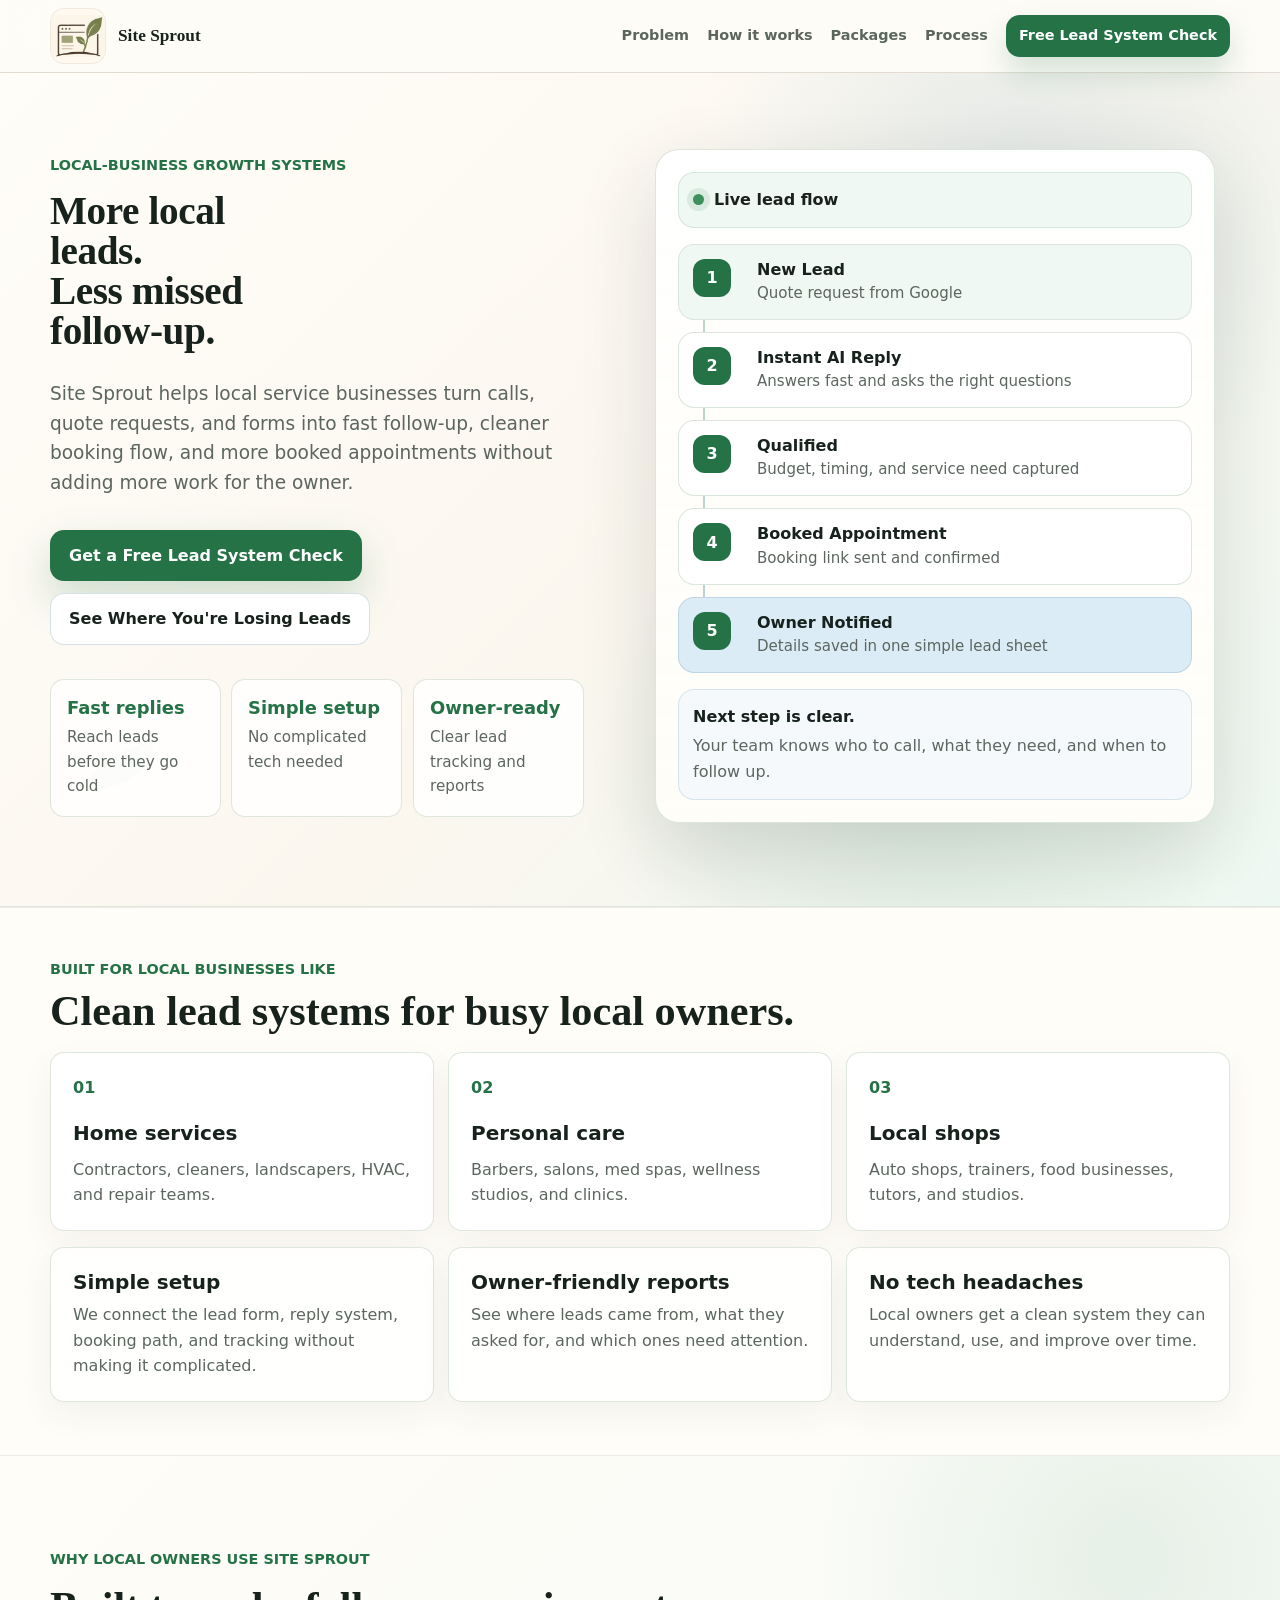
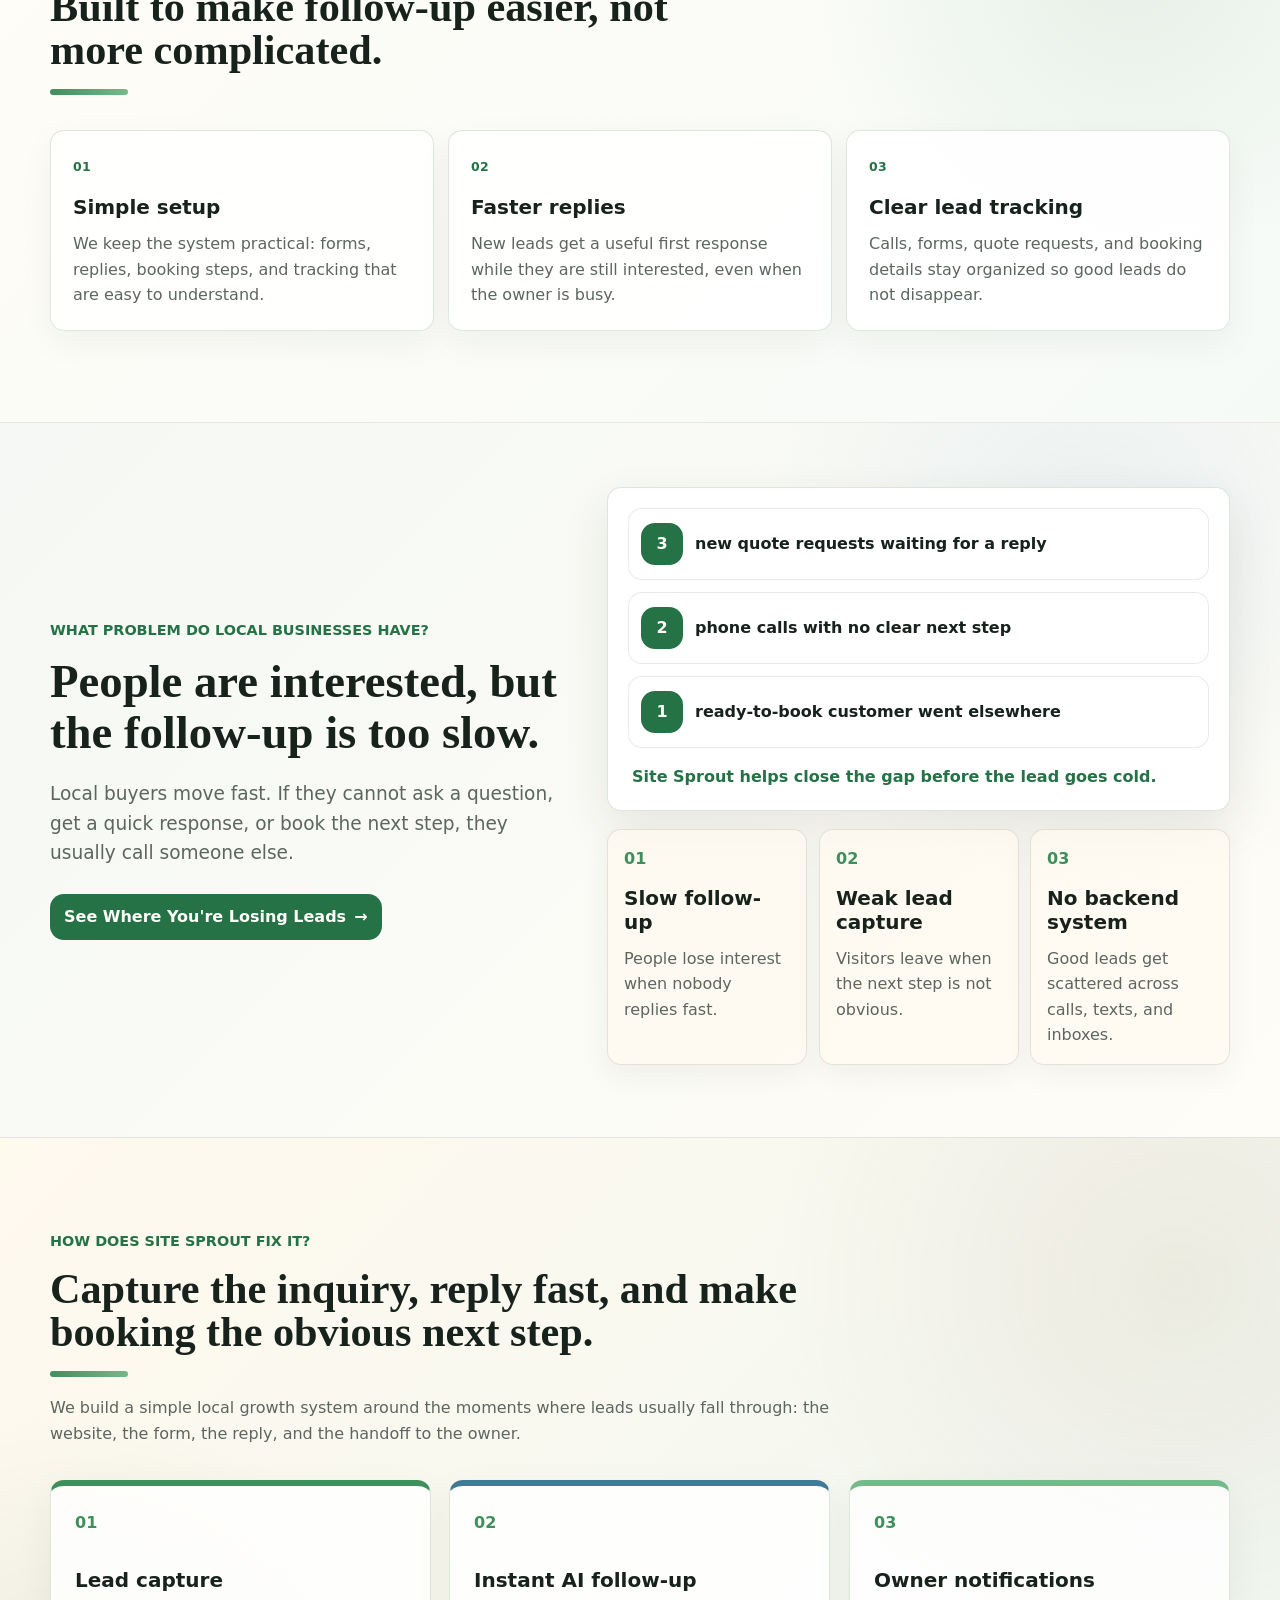
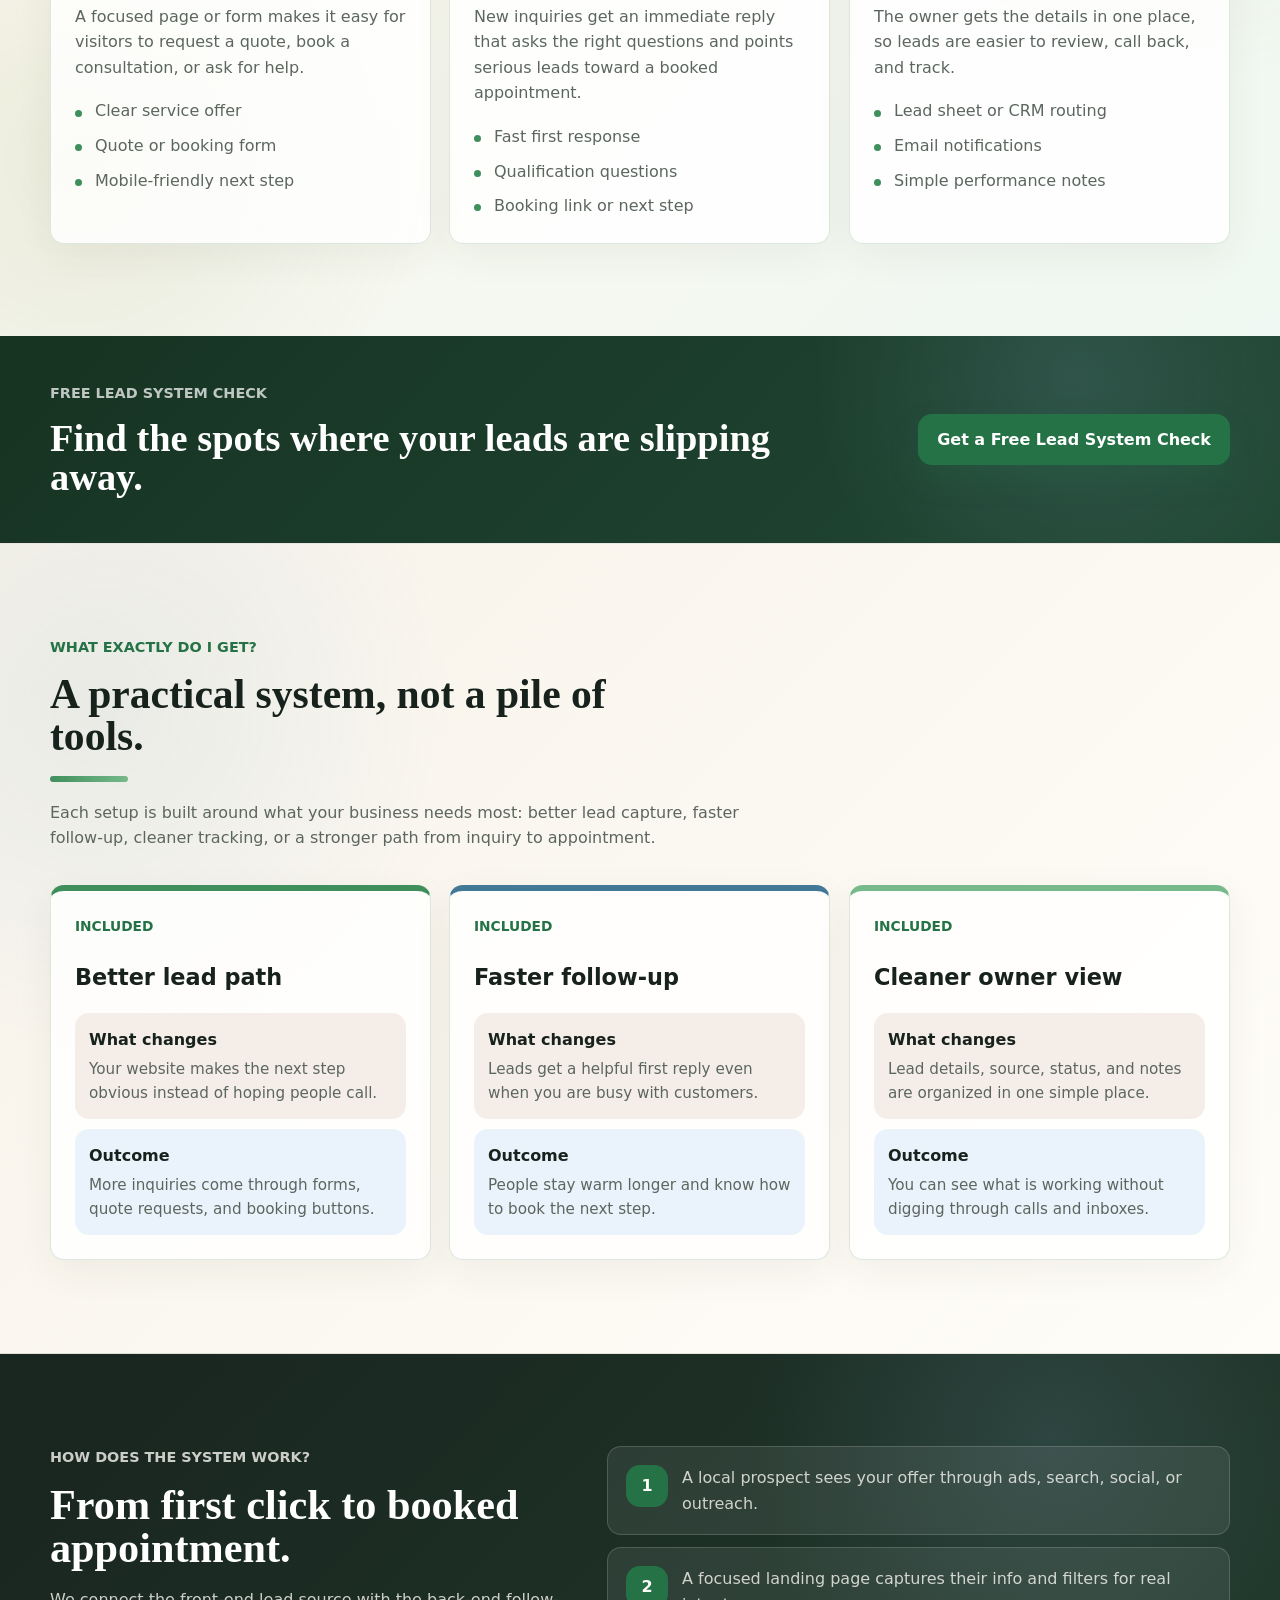
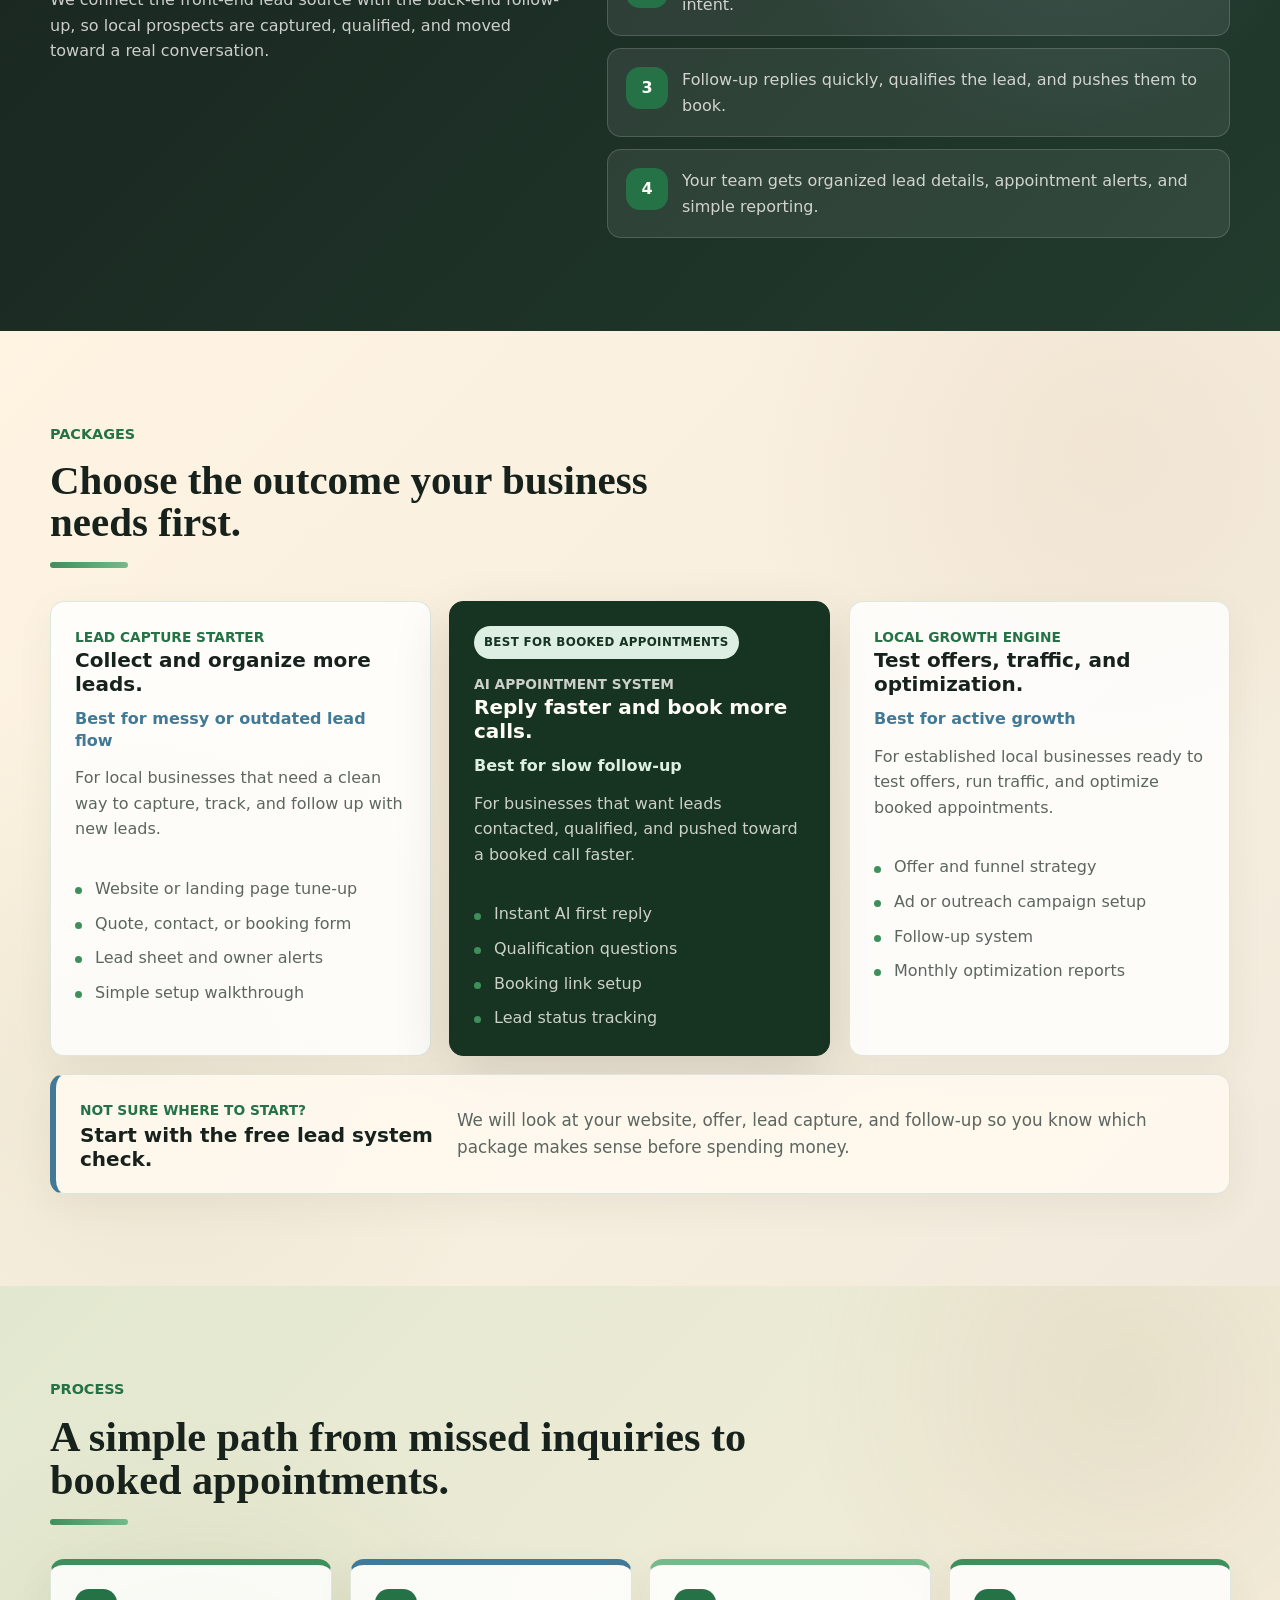
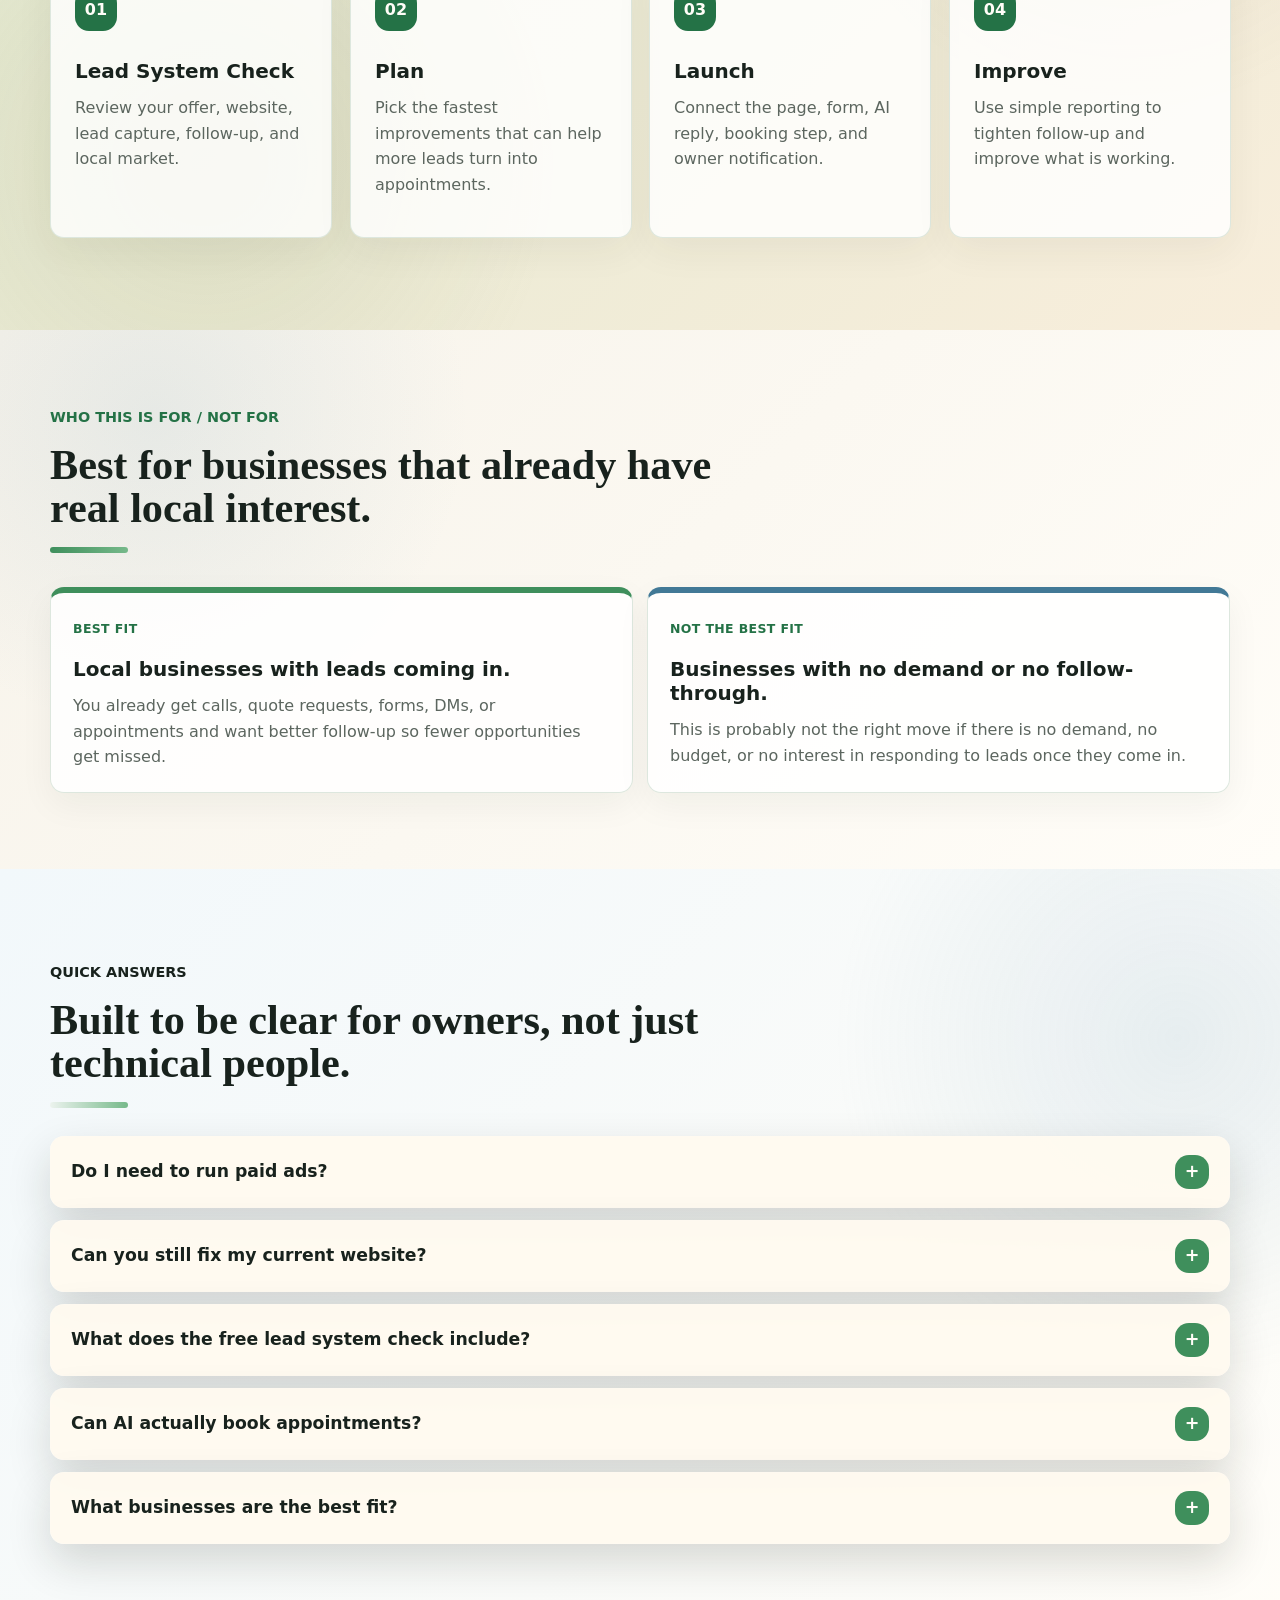
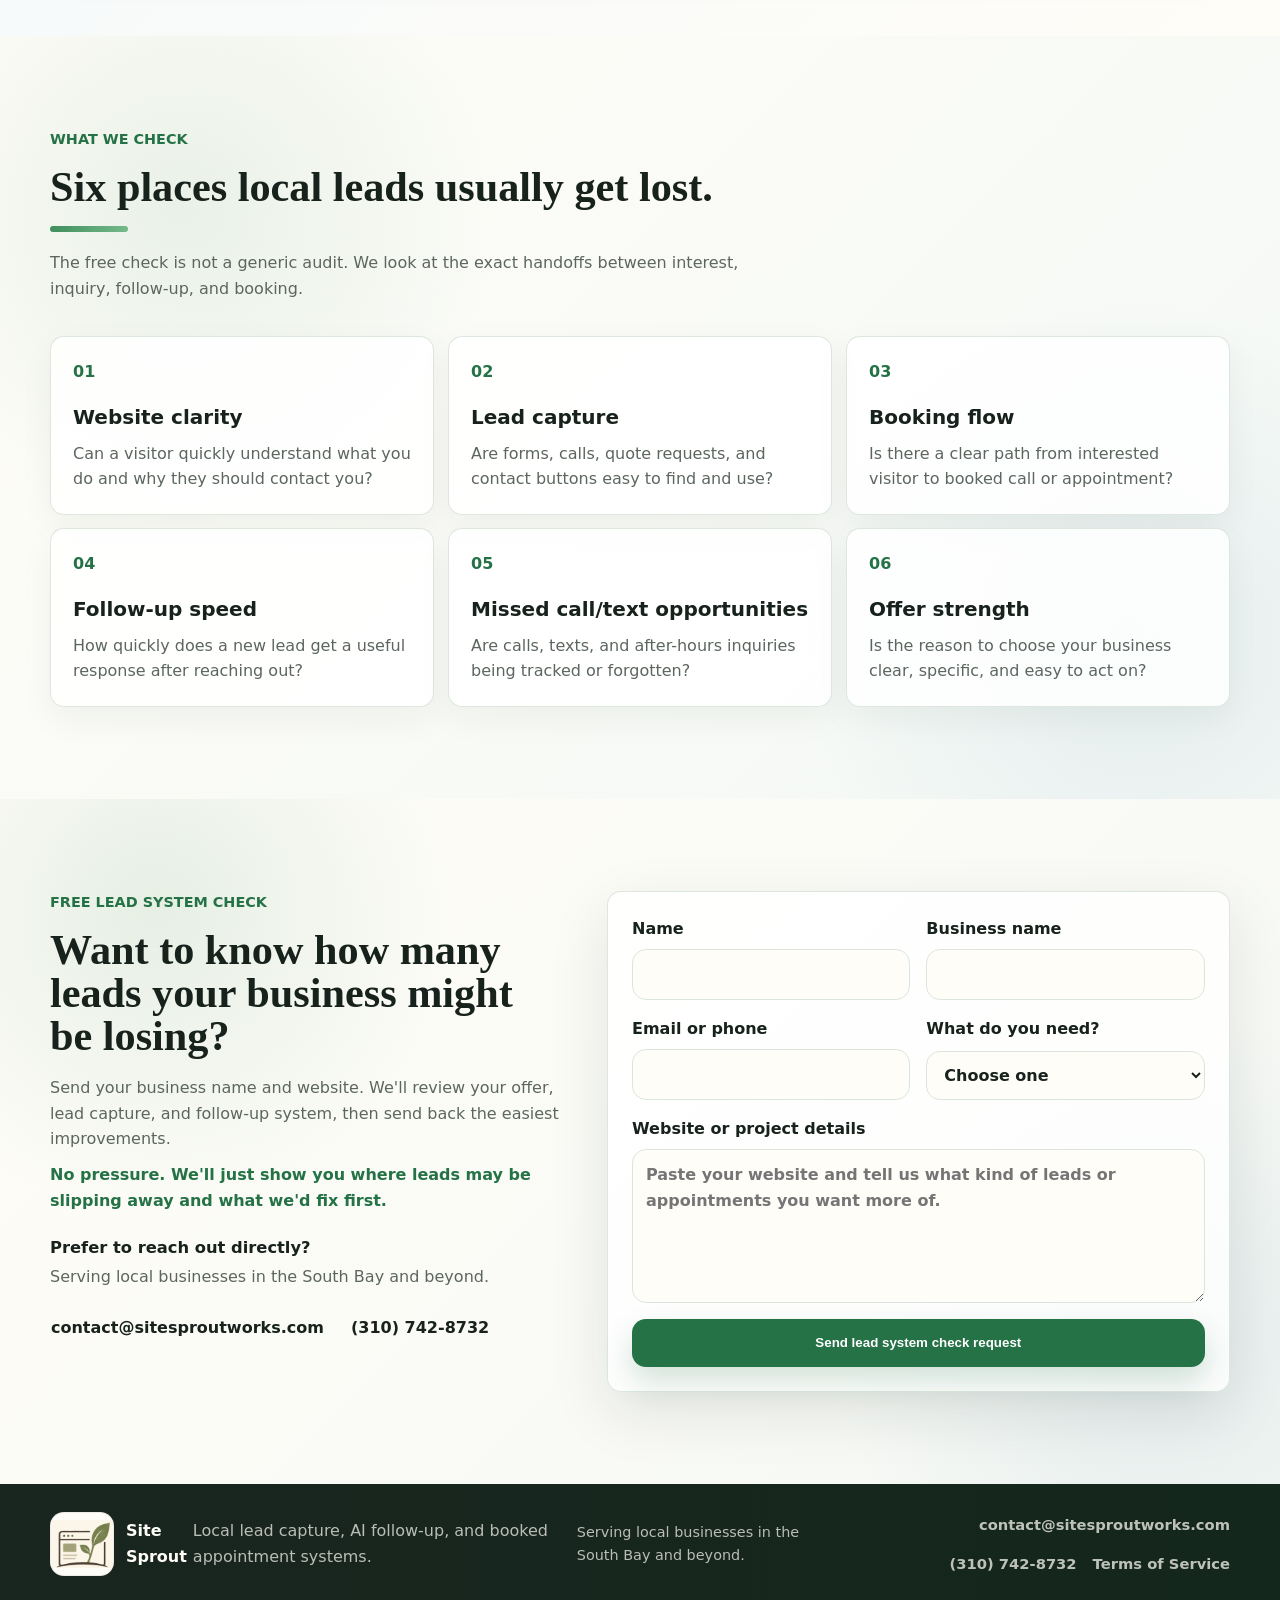
==== index.html @ 90101918 "Cap hero headline width" ====
<!doctype html>
<html lang="en">
  <head>
    <meta charset="utf-8">
    <meta name="viewport" content="width=device-width, initial-scale=1">
    <title>Site Sprout | Local Lead Capture and AI Follow-Up</title>
    <meta
      name="description"
      content="Site Sprout helps local service businesses stop losing leads, capture inquiries, follow up instantly, and turn more local interest into booked appointments."
    >
    <!-- Google tag (gtag.js) -->
    <script async src="https://www.googletagmanager.com/gtag/js?id=G-LKYJQQ8VSJ"></script>
    <script>
      window.dataLayer = window.dataLayer || [];
      function gtag(){dataLayer.push(arguments);}
      gtag('js', new Date());

      gtag('config', 'G-LKYJQQ8VSJ');
    </script>
    <link rel="stylesheet" href="styles.css?v=20260629-hero-no-overlap">
  </head>
  <body>
    <a class="skip-link" href="#main">Skip to content</a>

    <header class="site-header">
      <nav class="nav-shell" aria-label="Main navigation">
        <a class="brand" href="#top" aria-label="Site Sprout home">
          <img class="brand-logo" src="assets/site-sprout-icon.png" alt="Site Sprout logo" width="96" height="96">
          <span class="brand-name">Site Sprout</span>
        </a>

        <button class="nav-toggle" type="button" aria-expanded="false" aria-controls="site-menu">
          <span class="nav-toggle-line"></span>
          <span class="nav-toggle-line"></span>
          <span class="nav-toggle-line"></span>
          <span class="sr-only">Toggle menu</span>
        </button>

        <div class="site-menu" id="site-menu">
          <a href="#problem">Problem</a>
          <a href="#services">How it works</a>
          <a href="#packages">Packages</a>
          <a href="#process">Process</a>
          <a class="nav-cta" href="#contact">Free Lead System Check</a>
        </div>
      </nav>
    </header>

    <main id="main">
      <section class="hero" id="top">
        <div class="hero-bg-elements" aria-hidden="true">
          <span class="hero-float hero-window"></span>
          <span class="hero-float hero-leaf-one"></span>
          <span class="hero-float hero-leaf-two"></span>
        </div>
        <div class="hero-grid">
          <div class="hero-copy">
            <p class="eyebrow">Local-business growth systems</p>
            <h1>
              <span>More local</span>
              <span>leads.</span>
              <span>Less missed</span>
              <span>follow-up.</span>
            </h1>
            <p class="hero-lede">
              Site Sprout helps local service businesses turn calls, quote
              requests, and forms into fast follow-up, cleaner booking flow, and
              more booked appointments without adding more work for the owner.
            </p>

            <div class="hero-actions">
              <a class="button primary" href="#contact">Get a Free Lead System Check</a>
              <a class="button secondary" href="#problem">See Where You're Losing Leads</a>
            </div>

            <div class="hero-metrics" aria-label="Site Sprout highlights">
              <div>
                <strong>Fast replies</strong>
                <span>Reach leads before they go cold</span>
              </div>
              <div>
                <strong>Simple setup</strong>
                <span>No complicated tech needed</span>
              </div>
              <div>
                <strong>Owner-ready</strong>
                <span>Clear lead tracking and reports</span>
              </div>
            </div>
          </div>

          <div class="hero-visual" aria-label="Lead flow from new inquiry to booked appointment">
            <div class="lead-flow-card">
              <div class="lead-flow-top">
                <span class="status-dot"></span>
                <p>Live lead flow</p>
              </div>
              <div class="lead-flow-steps">
                <div class="lead-step active">
                  <span>1</span>
                  <div>
                    <strong>New Lead</strong>
                    <p>Quote request from Google</p>
                  </div>
                </div>
                <div class="lead-step">
                  <span>2</span>
                  <div>
                    <strong>Instant AI Reply</strong>
                    <p>Answers fast and asks the right questions</p>
                  </div>
                </div>
                <div class="lead-step">
                  <span>3</span>
                  <div>
                    <strong>Qualified</strong>
                    <p>Budget, timing, and service need captured</p>
                  </div>
                </div>
                <div class="lead-step">
                  <span>4</span>
                  <div>
                    <strong>Booked Appointment</strong>
                    <p>Booking link sent and confirmed</p>
                  </div>
                </div>
                <div class="lead-step notified">
                  <span>5</span>
                  <div>
                    <strong>Owner Notified</strong>
                    <p>Details saved in one simple lead sheet</p>
                  </div>
                </div>
              </div>
              <div class="lead-flow-footer">
                <strong>Next step is clear.</strong>
                <p>Your team knows who to call, what they need, and when to follow up.</p>
              </div>
            </div>
          </div>
        </div>
      </section>

      <section class="local-trust" aria-label="Trust points for local service businesses">
        <div class="section-shell local-trust-shell">
          <div class="local-trust-heading">
            <p class="eyebrow">Built for local businesses like</p>
            <h2>Clean lead systems for busy local owners.</h2>
          </div>

          <div class="niche-grid" aria-label="Example local service niches">
            <article class="niche-card">
              <span>01</span>
              <h3>Home services</h3>
              <p>Contractors, cleaners, landscapers, HVAC, and repair teams.</p>
            </article>
            <article class="niche-card">
              <span>02</span>
              <h3>Personal care</h3>
              <p>Barbers, salons, med spas, wellness studios, and clinics.</p>
            </article>
            <article class="niche-card">
              <span>03</span>
              <h3>Local shops</h3>
              <p>Auto shops, trainers, food businesses, tutors, and studios.</p>
            </article>
          </div>

          <div class="local-trust-grid trust-grid">
            <article class="local-trust-card">
              <h3>Simple setup</h3>
              <p>We connect the lead form, reply system, booking path, and tracking without making it complicated.</p>
            </article>
            <article class="local-trust-card">
              <h3>Owner-friendly reports</h3>
              <p>See where leads came from, what they asked for, and which ones need attention.</p>
            </article>
            <article class="local-trust-card">
              <h3>No tech headaches</h3>
              <p>Local owners get a clean system they can understand, use, and improve over time.</p>
            </article>
          </div>
        </div>
      </section>

      <section class="section-shell owner-trust-section" aria-label="Why local owners use Site Sprout">
        <div class="section-heading compact">
          <p class="eyebrow">Why local owners use Site Sprout</p>
          <h2>Built to make follow-up easier, not more complicated.</h2>
        </div>

        <div class="owner-trust-grid">
          <article class="owner-trust-card">
            <span>01</span>
            <h3>Simple setup</h3>
            <p>We keep the system practical: forms, replies, booking steps, and tracking that are easy to understand.</p>
          </article>
          <article class="owner-trust-card">
            <span>02</span>
            <h3>Faster replies</h3>
            <p>New leads get a useful first response while they are still interested, even when the owner is busy.</p>
          </article>
          <article class="owner-trust-card">
            <span>03</span>
            <h3>Clear lead tracking</h3>
            <p>Calls, forms, quote requests, and booking details stay organized so good leads do not disappear.</p>
          </article>
        </div>
      </section>

      <section class="band problem-band" id="problem">
        <div class="section-shell problem-grid">
          <div class="problem-copy">
            <p class="eyebrow">What problem do local businesses have?</p>
            <h2 class="problem-title">People are interested, but the follow-up is too slow.</h2>
            <p class="problem-lede">
              Local buyers move fast. If they cannot ask a question, get a quick
              response, or book the next step, they usually call someone else.
            </p>
            <a class="problem-link" href="#contact">See Where You're Losing Leads</a>
          </div>

          <div class="problem-panel">
            <div class="notification-stack" aria-label="Example missed lead notifications">
              <div class="notification-card">
                <span>3</span>
                <p>new quote requests waiting for a reply</p>
              </div>
              <div class="notification-card">
                <span>2</span>
                <p>phone calls with no clear next step</p>
              </div>
              <div class="notification-card">
                <span>1</span>
                <p>ready-to-book customer went elsewhere</p>
              </div>
              <strong>Site Sprout helps close the gap before the lead goes cold.</strong>
            </div>

            <div class="problem-card-grid">
              <article class="problem-card">
                <span>01</span>
                <h3>Slow follow-up</h3>
                <p>People lose interest when nobody replies fast.</p>
              </article>
              <article class="problem-card">
                <span>02</span>
                <h3>Weak lead capture</h3>
                <p>Visitors leave when the next step is not obvious.</p>
              </article>
              <article class="problem-card">
                <span>03</span>
                <h3>No backend system</h3>
                <p>Good leads get scattered across calls, texts, and inboxes.</p>
              </article>
            </div>
          </div>
        </div>
      </section>

      <section class="section-shell" id="services">
        <div class="section-heading">
          <p class="eyebrow">How does Site Sprout fix it?</p>
          <h2>Capture the inquiry, reply fast, and make booking the obvious next step.</h2>
          <p>
            We build a simple local growth system around the moments where leads
            usually fall through: the website, the form, the reply, and the handoff
            to the owner.
          </p>
        </div>

        <div class="service-grid compact-grid">
          <article class="service-card">
            <span class="service-number">01</span>
            <h3>Lead capture</h3>
            <p>
              A focused page or form makes it easy for visitors to request a quote,
              book a consultation, or ask for help.
            </p>
            <ul>
              <li>Clear service offer</li>
              <li>Quote or booking form</li>
              <li>Mobile-friendly next step</li>
            </ul>
          </article>

          <article class="service-card">
            <span class="service-number">02</span>
            <h3>Instant AI follow-up</h3>
            <p>
              New inquiries get an immediate reply that asks the right questions
              and points serious leads toward a booked appointment.
            </p>
            <ul>
              <li>Fast first response</li>
              <li>Qualification questions</li>
              <li>Booking link or next step</li>
            </ul>
          </article>

          <article class="service-card">
            <span class="service-number">03</span>
            <h3>Owner notifications</h3>
            <p>
              The owner gets the details in one place, so leads are easier to
              review, call back, and track.
            </p>
            <ul>
              <li>Lead sheet or CRM routing</li>
              <li>Email notifications</li>
              <li>Simple performance notes</li>
            </ul>
          </article>
        </div>
      </section>

      <section class="conversion-strip" aria-label="Free lead system check call to action">
        <div class="conversion-shell">
          <div>
            <p class="eyebrow">Free lead system check</p>
            <h2>Find the spots where your leads are slipping away.</h2>
          </div>
          <a class="button primary" href="#contact">Get a Free Lead System Check</a>
        </div>
      </section>

      <section class="band" id="proof">
        <div class="section-shell">
          <div class="section-heading compact">
            <p class="eyebrow">What exactly do I get?</p>
            <h2>A practical system, not a pile of tools.</h2>
            <p>
              Each setup is built around what your business needs most: better
              lead capture, faster follow-up, cleaner tracking, or a stronger path
              from inquiry to appointment.
            </p>
          </div>

          <div class="proof-grid">
            <article class="proof-card">
              <div class="proof-top">
                <span>Included</span>
                <strong>Better lead path</strong>
              </div>
              <div class="before-after">
                <div>
                  <span>What changes</span>
                  <p>Your website makes the next step obvious instead of hoping people call.</p>
                </div>
                <div>
                  <span>Outcome</span>
                  <p>More inquiries come through forms, quote requests, and booking buttons.</p>
                </div>
              </div>
            </article>

            <article class="proof-card">
              <div class="proof-top">
                <span>Included</span>
                <strong>Faster follow-up</strong>
              </div>
              <div class="before-after">
                <div>
                  <span>What changes</span>
                  <p>Leads get a helpful first reply even when you are busy with customers.</p>
                </div>
                <div>
                  <span>Outcome</span>
                  <p>People stay warm longer and know how to book the next step.</p>
                </div>
              </div>
            </article>

            <article class="proof-card">
              <div class="proof-top">
                <span>Included</span>
                <strong>Cleaner owner view</strong>
              </div>
              <div class="before-after">
                <div>
                  <span>What changes</span>
                  <p>Lead details, source, status, and notes are organized in one simple place.</p>
                </div>
                <div>
                  <span>Outcome</span>
                  <p>You can see what is working without digging through calls and inboxes.</p>
                </div>
              </div>
            </article>
          </div>
        </div>
      </section>

      <section class="band automation-band">
        <div class="section-shell automation-grid">
          <div>
            <p class="eyebrow">How does the system work?</p>
            <h2>From first click to booked appointment.</h2>
            <p>
              We connect the front-end lead source with the back-end follow-up, so
              local prospects are captured, qualified, and moved toward a real
              conversation.
            </p>
          </div>

          <div class="flow-list" aria-label="Example customer flow">
            <div class="flow-step">
              <span>1</span>
              <p>A local prospect sees your offer through ads, search, social, or outreach.</p>
            </div>
            <div class="flow-step">
              <span>2</span>
              <p>A focused landing page captures their info and filters for real intent.</p>
            </div>
            <div class="flow-step">
              <span>3</span>
              <p>Follow-up replies quickly, qualifies the lead, and pushes them to book.</p>
            </div>
            <div class="flow-step">
              <span>4</span>
              <p>Your team gets organized lead details, appointment alerts, and simple reporting.</p>
            </div>
          </div>
        </div>
      </section>

      <section class="section-shell" id="packages">
        <div class="section-heading">
          <p class="eyebrow">Packages</p>
          <h2>Choose the outcome your business needs first.</h2>
        </div>

        <div class="package-grid">
          <article class="package-card">
            <span class="package-label">Lead Capture Starter</span>
            <h3>Collect and organize more leads.</h3>
            <p class="price">Best for messy or outdated lead flow</p>
            <p>For local businesses that need a clean way to capture, track, and follow up with new leads.</p>
            <ul>
              <li>Website or landing page tune-up</li>
              <li>Quote, contact, or booking form</li>
              <li>Lead sheet and owner alerts</li>
              <li>Simple setup walkthrough</li>
            </ul>
          </article>

          <article class="package-card featured">
            <span class="package-badge">Best for booked appointments</span>
            <span class="package-label">AI Appointment System</span>
            <h3>Reply faster and book more calls.</h3>
            <p class="price">Best for slow follow-up</p>
            <p>For businesses that want leads contacted, qualified, and pushed toward a booked call faster.</p>
            <ul>
              <li>Instant AI first reply</li>
              <li>Qualification questions</li>
              <li>Booking link setup</li>
              <li>Lead status tracking</li>
            </ul>
          </article>

          <article class="package-card">
            <span class="package-label">Local Growth Engine</span>
            <h3>Test offers, traffic, and optimization.</h3>
            <p class="price">Best for active growth</p>
            <p>For established local businesses ready to test offers, run traffic, and optimize booked appointments.</p>
            <ul>
              <li>Offer and funnel strategy</li>
              <li>Ad or outreach campaign setup</li>
              <li>Follow-up system</li>
              <li>Monthly optimization reports</li>
            </ul>
          </article>
        </div>

        <div class="care-plan-row">
          <div>
            <span class="package-label">Not sure where to start?</span>
            <h3>Start with the free lead system check.</h3>
          </div>
          <p>
            We will look at your website, offer, lead capture, and follow-up so
            you know which package makes sense before spending money.
          </p>
        </div>
      </section>

      <section class="section-shell" id="process">
        <div class="section-heading compact">
          <p class="eyebrow">Process</p>
          <h2>A simple path from missed inquiries to booked appointments.</h2>
        </div>

        <div class="process-grid">
          <article>
            <span>01</span>
            <h3>Lead System Check</h3>
            <p>Review your offer, website, lead capture, follow-up, and local market.</p>
          </article>
          <article>
            <span>02</span>
            <h3>Plan</h3>
            <p>Pick the fastest improvements that can help more leads turn into appointments.</p>
          </article>
          <article>
            <span>03</span>
            <h3>Launch</h3>
            <p>Connect the page, form, AI reply, booking step, and owner notification.</p>
          </article>
          <article>
            <span>04</span>
            <h3>Improve</h3>
            <p>Use simple reporting to tighten follow-up and improve what is working.</p>
          </article>
        </div>
      </section>

      <section class="fit-section">
        <div class="section-shell fit-shell">
          <div class="section-heading compact">
            <p class="eyebrow">Who this is for / not for</p>
            <h2>Best for businesses that already have real local interest.</h2>
          </div>

          <div class="fit-grid">
            <article class="fit-card best-fit">
              <span>Best fit</span>
              <h3>Local businesses with leads coming in.</h3>
              <p>
                You already get calls, quote requests, forms, DMs, or appointments
                and want better follow-up so fewer opportunities get missed.
              </p>
            </article>
            <article class="fit-card not-fit">
              <span>Not the best fit</span>
              <h3>Businesses with no demand or no follow-through.</h3>
              <p>
                This is probably not the right move if there is no demand, no
                budget, or no interest in responding to leads once they come in.
              </p>
            </article>
          </div>
        </div>
      </section>

      <section class="section-shell faq-section" id="faq">
        <div class="section-heading compact">
          <p class="eyebrow">Quick answers</p>
          <h2>Built to be clear for owners, not just technical people.</h2>
        </div>

        <div class="faq-list">
          <details>
            <summary>Do I need to run paid ads?</summary>
            <p>
              Not always. Paid ads can create attention faster, but we can also
              support organic traffic, direct outreach, local search, referrals, or
              social media depending on your business and budget.
            </p>
          </details>
          <details>
            <summary>Can you still fix my current website?</summary>
            <p>
              Yes. If your website is blocking leads, we can clean up the pages,
              calls to action, forms, and booking flow as part of the lead system.
            </p>
          </details>
          <details>
            <summary>What does the free lead system check include?</summary>
            <p>
              Send your business name, website, and main goal. We will review your
              offer, website, lead capture, and follow-up, then send back the
              easiest opportunities to improve booked appointments.
            </p>
          </details>
          <details>
            <summary>Can AI actually book appointments?</summary>
            <p>
              AI can help reply quickly, qualify the lead, answer common questions,
              and send the right booking link. Your team still stays in control of
              the sales conversation and final customer experience.
            </p>
          </details>
          <details>
            <summary>What businesses are the best fit?</summary>
            <p>
              The best fit is usually a local service business with real demand,
              repeat customers, and enough revenue to invest in growth, like med
              spas, clinics, contractors, gyms, salons, auto shops, and home
              services.
            </p>
          </details>
        </div>
      </section>

      <section class="section-shell check-section" id="check">
        <div class="section-heading compact">
          <p class="eyebrow">What we check</p>
          <h2>Six places local leads usually get lost.</h2>
          <p>
            The free check is not a generic audit. We look at the exact handoffs
            between interest, inquiry, follow-up, and booking.
          </p>
        </div>

        <div class="check-grid">
          <article class="check-card">
            <span>01</span>
            <h3>Website clarity</h3>
            <p>Can a visitor quickly understand what you do and why they should contact you?</p>
          </article>
          <article class="check-card">
            <span>02</span>
            <h3>Lead capture</h3>
            <p>Are forms, calls, quote requests, and contact buttons easy to find and use?</p>
          </article>
          <article class="check-card">
            <span>03</span>
            <h3>Booking flow</h3>
            <p>Is there a clear path from interested visitor to booked call or appointment?</p>
          </article>
          <article class="check-card">
            <span>04</span>
            <h3>Follow-up speed</h3>
            <p>How quickly does a new lead get a useful response after reaching out?</p>
          </article>
          <article class="check-card">
            <span>05</span>
            <h3>Missed call/text opportunities</h3>
            <p>Are calls, texts, and after-hours inquiries being tracked or forgotten?</p>
          </article>
          <article class="check-card">
            <span>06</span>
            <h3>Offer strength</h3>
            <p>Is the reason to choose your business clear, specific, and easy to act on?</p>
          </article>
        </div>
      </section>

      <section class="section-shell contact-section" id="contact">
        <div class="contact-copy">
          <p class="eyebrow">Free lead system check</p>
          <h2>Want to know how many leads your business might be losing?</h2>
          <p>
            Send your business name and website. We'll review your offer, lead
            capture, and follow-up system, then send back the easiest improvements.
          </p>
          <p class="reassurance-line">
            No pressure. We'll just show you where leads may be slipping away and
            what we'd fix first.
          </p>
          <div class="direct-contact-note">
            <strong>Prefer to reach out directly?</strong>
            <span>Serving local businesses in the South Bay and beyond.</span>
          </div>
          <div class="contact-options">
            <a href="mailto:contact@sitesproutworks.com">contact@sitesproutworks.com</a>
            <a href="tel:+13107428732">(310) 742-8732</a>
          </div>
        </div>

        <form class="contact-form" id="contact-form" name="site-check" method="POST" data-netlify="true" netlify netlify-honeypot="bot-field" action="/thank-you">
          <input type="hidden" name="form-name" value="site-check">
          <input type="hidden" name="subject" data-remove-prefix value="New Site Sprout lead system check request">
          <div class="hidden-honeypot" aria-hidden="true">
            <input name="bot-field" tabindex="-1" autocomplete="off">
          </div>
          <label>
            Name
            <input name="name" type="text" autocomplete="name" required>
          </label>
          <label>
            Business name
            <input name="business" type="text" autocomplete="organization" required>
          </label>
          <label>
            Email or phone
            <input name="email" type="text" autocomplete="email" required>
          </label>
          <label>
            What do you need?
            <select name="need" required>
              <option value="">Choose one</option>
              <option>More calls or quote requests</option>
              <option>Website or landing page help</option>
              <option>Lead forms or booking</option>
              <option>Automatic follow-up</option>
              <option>Backend automation</option>
              <option>Not sure yet</option>
            </select>
          </label>
          <label class="full">
            Website or project details
            <textarea name="message" rows="5" placeholder="Paste your website and tell us what kind of leads or appointments you want more of." required></textarea>
          </label>
          <button class="button primary full" type="submit">Send lead system check request</button>
        </form>
      </section>
    </main>

    <footer class="site-footer">
      <div class="footer-shell">
        <a class="footer-brand" href="#top">
          <img class="brand-logo" src="assets/site-sprout-icon.png" alt="Site Sprout logo" width="96" height="96">
          <span>Site Sprout</span>
        </a>
        <p>Local lead capture, AI follow-up, and booked appointment systems.</p>
        <p class="footer-service-area">Serving local businesses in the South Bay and beyond.</p>
        <div class="footer-contact" aria-label="Site Sprout contact information">
          <a href="mailto:contact@sitesproutworks.com">contact@sitesproutworks.com</a>
          <a href="tel:+13107428732">(310) 742-8732</a>
          <a href="terms-of-service.html">Terms of Service</a>
        </div>
      </div>
    </footer>

    <script defer src="https://cdn.jsdelivr.net/npm/gsap@3/dist/gsap.min.js"></script>
    <script defer src="script.js"></script>
  </body>
</html>
---- styles.css ----
:root {
  --ink: #2f2a21;
  --ink-soft: #665f4f;
  --olive: #78864d;
  --olive-dark: #58643a;
  --moss: #9ca86f;
  --sage: #dce2c8;
  --clay: #987254;
  --terracotta: #b58b68;
  --sand: #ead9bf;
  --cream: #f4ead8;
  --paper: #fff9ee;
  --oat: #f0e3ce;
  --leaf-deep: #435039;
  --leaf: #647247;
  --fern: #edf1dc;
  --line: #ddd0b8;
  --mist: #e7ead8;
  --soil: #3b3025;
  --shadow: 0 18px 60px rgba(59, 48, 37, 0.12);
  --display-font: Georgia, "Times New Roman", serif;
  --body-font: Inter, ui-sans-serif, system-ui, -apple-system, BlinkMacSystemFont, "Segoe UI", sans-serif;
  --radius: 8px;
  --max: 1180px;
}

* {
  box-sizing: border-box;
}

html {
  scroll-behavior: smooth;
  scroll-padding-top: 86px;
}

body {
  margin: 0;
  color: var(--ink);
  background:
    radial-gradient(circle at 86% 8%, rgba(156, 168, 111, 0.12), transparent 30%),
    linear-gradient(180deg, rgba(255, 249, 238, 0.98), rgba(240, 227, 206, 0.78)),
    var(--paper);
  font-family: var(--body-font);
  line-height: 1.6;
  overflow-x: hidden;
}

img {
  display: block;
  max-width: 100%;
}

a {
  color: inherit;
  text-decoration: none;
}

ul {
  padding: 0;
  margin: 0;
  list-style: none;
}

h1,
h2,
h3,
p {
  margin-top: 0;
}

h1 {
  max-width: 660px;
  margin-bottom: 28px;
  font-size: clamp(2.6rem, 4.35vw, 4rem);
  line-height: 1.06;
  font-family: var(--display-font);
  font-weight: 800;
}

h1 span {
  display: block;
  white-space: normal;
}

h2 {
  margin-bottom: 18px;
  font-size: clamp(2rem, 4vw, 4.2rem);
  line-height: 1.02;
  font-family: var(--display-font);
  font-weight: 800;
}

h3 {
  margin-bottom: 12px;
  font-size: 1.25rem;
  line-height: 1.2;
}

p {
  color: var(--ink-soft);
}

.skip-link {
  position: absolute;
  left: 16px;
  top: -80px;
  z-index: 100;
  padding: 10px 14px;
  color: white;
  background: var(--ink);
  border-radius: var(--radius);
}

.skip-link:focus {
  top: 16px;
}

.sr-only {
  position: absolute;
  width: 1px;
  height: 1px;
  padding: 0;
  margin: -1px;
  overflow: hidden;
  clip: rect(0, 0, 0, 0);
  white-space: nowrap;
  border: 0;
}

.site-header {
  position: sticky;
  top: 0;
  z-index: 50;
  background: rgba(255, 253, 248, 0.92);
  border-bottom: 1px solid rgba(220, 213, 202, 0.85);
  backdrop-filter: blur(18px);
  transition: background-color 220ms ease, box-shadow 220ms ease, border-color 220ms ease;
}

.site-header.is-scrolled {
  background: rgba(255, 253, 248, 0.96);
  border-color: rgba(181, 139, 104, 0.2);
  box-shadow: 0 12px 34px rgba(59, 48, 37, 0.08);
}

.nav-shell {
  width: min(100% - 28px, var(--max));
  min-height: 72px;
  margin: 0 auto;
  display: flex;
  align-items: center;
  justify-content: space-between;
  gap: 18px;
}

.brand,
.footer-brand {
  display: inline-flex;
  align-items: center;
  gap: 12px;
  font-weight: 850;
  transition: transform 180ms ease, color 180ms ease;
}

.brand:hover,
.footer-brand:hover {
  transform: translate3d(0, -1px, 0);
}

.brand-mark {
  width: 42px;
  height: 42px;
  display: grid;
  place-items: center;
  color: var(--paper);
  background: var(--soil);
  border-radius: var(--radius);
  font-size: 0.9rem;
  font-weight: 850;
}

.brand-name {
  font-family: var(--display-font);
  font-size: 1.08rem;
  font-weight: 800;
}

.brand-logo {
  width: 56px;
  height: 56px;
  object-fit: contain;
  background: rgba(255, 249, 238, 0.82);
  border: 1px solid rgba(59, 48, 37, 0.08);
  border-radius: 14px;
}

.site-menu {
  display: flex;
  align-items: center;
  gap: 16px;
  color: var(--ink-soft);
  font-size: 0.9rem;
  font-weight: 700;
}

.site-menu a {
  position: relative;
  transition: color 180ms ease, transform 180ms ease;
}

.site-menu a::after {
  content: "";
  position: absolute;
  left: 0;
  right: 0;
  bottom: -7px;
  height: 2px;
  background: linear-gradient(90deg, var(--olive), var(--clay));
  border-radius: 999px;
  opacity: 0;
  transform: scaleX(0.35);
  transform-origin: center;
  transition: opacity 180ms ease, transform 180ms ease;
}

.site-menu a:hover {
  color: var(--ink);
  transform: translate3d(0, -1px, 0);
}

.site-menu a:hover::after,
.site-menu a.is-active::after {
  opacity: 1;
  transform: scaleX(1);
}

.site-menu a.is-active {
  color: var(--ink);
}

.nav-cta {
  padding: 9px 13px;
  color: var(--paper) !important;
  background: var(--olive-dark);
  border-radius: var(--radius);
  white-space: nowrap;
  box-shadow: 0 8px 20px rgba(70, 83, 61, 0.18);
}

.nav-cta::after {
  display: none;
}

.nav-cta.is-active {
  background: var(--soil);
  box-shadow: 0 10px 24px rgba(59, 48, 37, 0.2);
}

.nav-toggle {
  display: none;
  width: 44px;
  height: 44px;
  padding: 10px;
  background: transparent;
  border: 1px solid var(--line);
  border-radius: var(--radius);
}

.nav-toggle-line {
  display: block;
  width: 100%;
  height: 2px;
  margin: 5px 0;
  background: var(--ink);
  border-radius: 999px;
  transition: transform 220ms ease, opacity 180ms ease;
}

.nav-toggle.is-open .nav-toggle-line:nth-child(1) {
  transform: translateY(7px) rotate(45deg);
}

.nav-toggle.is-open .nav-toggle-line:nth-child(2) {
  opacity: 0;
}

.nav-toggle.is-open .nav-toggle-line:nth-child(3) {
  transform: translateY(-7px) rotate(-45deg);
}

.hero {
  position: relative;
  overflow: hidden;
  min-height: auto;
  background:
    radial-gradient(circle at 78% 36%, rgba(120, 134, 77, 0.18), transparent 30%),
    radial-gradient(circle at 8% 82%, rgba(181, 139, 104, 0.12), transparent 28%),
    linear-gradient(90deg, rgba(255, 249, 238, 0.98) 0%, rgba(255, 249, 238, 0.9) 52%, rgba(237, 241, 220, 0.86) 100%),
    repeating-linear-gradient(135deg, rgba(120, 134, 77, 0.045) 0 1px, transparent 1px 26px),
    var(--paper);
}

.hero-bg-elements {
  position: absolute;
  inset: 0;
  pointer-events: none;
}

.hero-float {
  position: absolute;
  z-index: 0;
  display: block;
  opacity: 0.62;
  transform: translate3d(0, 0, 0);
  will-change: transform;
}

.hero-window {
  top: 14%;
  right: 9%;
  width: 118px;
  height: 72px;
  border: 1px solid rgba(88, 100, 58, 0.2);
  border-radius: 10px;
  background:
    radial-gradient(circle at 16px 16px, rgba(120, 134, 77, 0.35) 0 4px, transparent 5px),
    radial-gradient(circle at 32px 16px, rgba(120, 134, 77, 0.24) 0 4px, transparent 5px),
    linear-gradient(rgba(59, 48, 37, 0.12), rgba(59, 48, 37, 0.12)) 14px 28px / 70px 2px no-repeat,
    linear-gradient(rgba(59, 48, 37, 0.08), rgba(59, 48, 37, 0.08)) 14px 42px / 52px 2px no-repeat,
    rgba(255, 250, 240, 0.42);
  box-shadow: 0 16px 34px rgba(59, 48, 37, 0.06);
}

.hero-leaf-one,
.hero-leaf-two {
  width: 70px;
  height: 30px;
  background: rgba(120, 134, 77, 0.16);
  border: 1px solid rgba(88, 100, 58, 0.13);
  border-radius: 90% 8px 90% 8px;
}

.hero-leaf-one {
  left: 7%;
  bottom: 16%;
  transform: rotate(-18deg);
}

.hero-leaf-two {
  right: 39%;
  top: 20%;
  width: 48px;
  height: 22px;
  transform: rotate(26deg);
}

.hero::after {
  content: "";
  position: absolute;
  inset: auto 0 0 0;
  height: 10px;
  background: linear-gradient(90deg, var(--soil), var(--olive), var(--moss), var(--clay));
}

.hero-grid {
  width: min(100% - 32px, var(--max));
  min-height: auto;
  margin: 0 auto;
  display: grid;
  grid-template-columns: minmax(0, 0.9fr) minmax(390px, 1.1fr);
  align-items: center;
  gap: 34px;
  padding: 54px 0 72px;
}

.hero-copy {
  position: relative;
  z-index: 2;
  min-width: 0;
  will-change: transform, opacity;
}

.eyebrow {
  margin-bottom: 14px;
  color: var(--olive-dark);
  font-size: 0.9rem;
  font-weight: 850;
  text-transform: uppercase;
}

.hero-lede {
  max-width: 560px;
  margin-bottom: 32px;
  font-size: clamp(1.05rem, 1.7vw, 1.22rem);
}

.hero-actions,
.contact-options {
  display: flex;
  flex-wrap: wrap;
  gap: 12px;
}

.button {
  position: relative;
  display: inline-flex;
  min-height: 48px;
  align-items: center;
  justify-content: center;
  padding: 12px 18px;
  border: 1px solid transparent;
  border-radius: var(--radius);
  font-weight: 850;
  cursor: pointer;
  isolation: isolate;
  overflow: hidden;
  transform: translate3d(0, 0, 0);
  transition: transform 220ms cubic-bezier(0.2, 0.8, 0.2, 1), box-shadow 220ms ease, background 220ms ease, border-color 220ms ease;
}

.button::after {
  content: "";
  position: absolute;
  inset: 0;
  z-index: -1;
  background: linear-gradient(120deg, transparent 0%, rgba(255, 255, 255, 0.24) 45%, transparent 70%);
  opacity: 0;
  transform: translateX(-80%);
  transition: opacity 220ms ease, transform 520ms ease;
}

.button:hover::after {
  opacity: 1;
  transform: translateX(80%);
}

.button:active {
  transform: translate3d(0, 0, 0) scale(0.98);
}

.button.primary {
  color: var(--paper);
  background: var(--soil);
  box-shadow: 0 14px 30px rgba(58, 48, 38, 0.18);
}

.button.primary:hover {
  background: #463a2d;
  transform: translate3d(0, -3px, 0);
  box-shadow: 0 18px 38px rgba(58, 48, 38, 0.24);
}

.button.secondary {
  color: var(--ink);
  background: rgba(255, 255, 255, 0.7);
  border-color: var(--line);
}

.button.secondary:hover {
  background: white;
  transform: translate3d(0, -3px, 0);
  box-shadow: 0 12px 28px rgba(58, 48, 38, 0.08);
}

.hero-metrics {
  max-width: 560px;
  margin-top: 34px;
  display: grid;
  grid-template-columns: repeat(3, 1fr);
  gap: 10px;
}

.hero-metrics div {
  min-height: 96px;
  padding: 18px 16px;
  background: rgba(255, 250, 240, 0.78);
  border: 1px solid rgba(220, 213, 202, 0.82);
  border-radius: var(--radius);
  transform: translate3d(0, 0, 0);
  transition: transform 220ms ease, box-shadow 220ms ease, border-color 220ms ease;
  will-change: transform;
}

.hero-metrics div:hover {
  transform: translate3d(0, -5px, 0);
  border-color: rgba(181, 139, 104, 0.26);
  box-shadow: 0 14px 30px rgba(58, 48, 38, 0.09);
}

.hero-metrics strong {
  display: block;
  color: var(--clay);
  font-size: clamp(1.35rem, 2vw, 1.7rem);
  line-height: 1.08;
}

.hero-metrics span {
  display: block;
  margin-top: 8px;
  color: var(--ink-soft);
  font-size: 1.05rem;
}

.hero-visual {
  position: relative;
  z-index: 1;
  display: grid;
  justify-items: center;
  gap: 4px;
  transform: translate3d(25px, calc(25px + var(--hero-parallax-y, 0px)), 0);
  will-change: transform, opacity;
}

.hero-art-card {
  width: min(100%, 750px);
}

.hero-art-card img {
  width: 100%;
  max-width: 750px;
  object-fit: contain;
  animation: storefrontFloat 5.8s ease-in-out infinite;
  filter: drop-shadow(0 16px 22px rgba(59, 48, 37, 0.12));
  transition: filter 240ms ease;
  will-change: transform;
}

.hero-art-card:hover img {
  filter: drop-shadow(0 22px 30px rgba(59, 48, 37, 0.16)) saturate(1.04);
}

.local-trust {
  position: relative;
  overflow: hidden;
  background:
    radial-gradient(circle at 12% 18%, rgba(156, 168, 111, 0.14), transparent 24%),
    radial-gradient(circle at 92% 76%, rgba(181, 139, 104, 0.12), transparent 26%),
    linear-gradient(135deg, #fff8eb, var(--fern));
  border-top: 1px solid rgba(58, 48, 38, 0.08);
  border-bottom: 1px solid rgba(58, 48, 38, 0.08);
}

.local-trust-shell {
  padding-top: 44px;
  padding-bottom: 48px;
}

.local-trust-heading {
  display: grid;
  gap: 8px;
  margin-bottom: 20px;
}

.local-trust-heading .eyebrow {
  margin-bottom: 0;
}

.local-trust-heading h2 {
  max-width: 820px;
  margin-bottom: 0;
}

.local-trust-niches {
  max-width: 960px;
  margin-bottom: 0;
  color: var(--ink);
  font-family: var(--display-font);
  font-size: clamp(1.45rem, 2.7vw, 2.35rem);
  font-weight: 800;
  line-height: 1.2;
}

.local-trust-niches span {
  display: inline-block;
  margin: 0 9px;
  color: var(--olive);
  font-family: var(--body-font);
  font-size: 0.82em;
}

.local-trust-grid {
  display: grid;
  grid-template-columns: repeat(3, 1fr);
  gap: 14px;
}

.niche-grid {
  display: grid;
  grid-template-columns: repeat(3, 1fr);
  gap: 14px;
  margin-bottom: 16px;
}

.niche-card {
  min-height: 154px;
  padding: 22px;
  background: rgba(255, 255, 255, 0.88);
  border: 1px solid rgba(219, 229, 220, 0.92);
  border-radius: var(--radius);
  box-shadow: 0 12px 34px rgba(58, 48, 38, 0.05);
  transition: transform 220ms ease, box-shadow 220ms ease, border-color 220ms ease;
}

.niche-card:hover {
  transform: translate3d(0, -5px, 0);
  border-color: rgba(63, 143, 92, 0.26);
  box-shadow: 0 18px 42px rgba(24, 34, 29, 0.08);
}

.niche-card span,
.check-card span {
  display: inline-flex;
  margin-bottom: 20px;
  color: var(--olive-dark);
  font-weight: 900;
}

.niche-card p {
  margin-bottom: 0;
}

.local-trust-card {
  min-height: 136px;
  padding: 20px;
  background: rgba(255, 250, 240, 0.84);
  border: 1px solid rgba(220, 208, 184, 0.9);
  border-radius: var(--radius);
  box-shadow: 0 12px 34px rgba(58, 48, 38, 0.06);
  transform: translate3d(0, 0, 0);
  transition: transform 220ms ease, box-shadow 220ms ease, border-color 220ms ease, background 220ms ease;
  will-change: transform;
}

.local-trust-card:hover {
  transform: translate3d(0, -6px, 0);
  background: rgba(255, 253, 248, 0.94);
  border-color: rgba(181, 139, 104, 0.3);
  box-shadow: 0 18px 44px rgba(58, 48, 38, 0.09);
}

.local-trust-card h3 {
  margin-bottom: 8px;
}

.local-trust-card p {
  margin-bottom: 0;
}

.band {
  background: var(--cream);
}

.problem-band {
  position: relative;
  overflow: hidden;
  background:
    radial-gradient(circle at 18% 22%, rgba(120, 134, 77, 0.13), transparent 30%),
    radial-gradient(circle at 86% 70%, rgba(181, 139, 104, 0.12), transparent 28%),
    linear-gradient(180deg, #f6ebd8, #eee0c8);
  border-top: 1px solid rgba(58, 48, 38, 0.1);
  border-bottom: 1px solid rgba(58, 48, 38, 0.1);
}

.problem-band::after {
  content: "";
  position: absolute;
  right: -140px;
  bottom: -180px;
  width: 420px;
  height: 420px;
  background: rgba(120, 134, 77, 0.13);
  border-radius: 50%;
}

.section-shell {
  width: min(100% - 32px, var(--max));
  margin: 0 auto;
  padding: 92px 0;
  position: relative;
}

.problem-band .section-shell {
  padding-top: 64px;
  padding-bottom: 72px;
}

.section-heading {
  max-width: 780px;
  margin-bottom: 34px;
}

.section-heading h2 {
  position: relative;
}

.section-heading h2::after {
  content: "";
  display: block;
  width: 78px;
  height: 6px;
  margin-top: 18px;
  background: linear-gradient(90deg, var(--clay), var(--moss));
  border-radius: 999px;
}

.section-heading.compact {
  max-width: 720px;
}

#services,
#packages,
#process,
#faq,
.contact-section {
  isolation: isolate;
}

#services::before,
#packages::before,
#process::before,
#faq::before,
.contact-section::before {
  content: "";
  position: absolute;
  inset: 0 auto 0 50%;
  z-index: -1;
  width: 100vw;
  transform: translateX(-50%);
}

#services::before {
  background:
    radial-gradient(circle at 92% 18%, rgba(152, 114, 84, 0.1), transparent 30%),
    radial-gradient(circle at 6% 78%, rgba(120, 134, 77, 0.12), transparent 26%),
    linear-gradient(135deg, #fff9ee, var(--fern));
}

#packages::before {
  background:
    radial-gradient(circle at 10% 78%, rgba(165, 174, 130, 0.14), transparent 28%),
    radial-gradient(circle at 86% 12%, rgba(181, 139, 104, 0.1), transparent 26%),
    linear-gradient(135deg, #fff4e2, var(--oat));
}

#process::before {
  background:
    radial-gradient(circle at 88% 16%, rgba(152, 114, 84, 0.1), transparent 26%),
    radial-gradient(circle at 16% 74%, rgba(120, 134, 77, 0.14), transparent 30%),
    linear-gradient(135deg, #e2e8cf, #f8eedc);
}

#faq::before {
  background:
    radial-gradient(circle at 16% 18%, rgba(220, 226, 200, 0.18), transparent 28%),
    radial-gradient(circle at 88% 72%, rgba(156, 168, 111, 0.2), transparent 30%),
    repeating-linear-gradient(135deg, rgba(255, 250, 240, 0.045) 0 1px, transparent 1px 28px),
    linear-gradient(135deg, var(--leaf-deep), var(--leaf));
}

.contact-section::before {
  background:
    radial-gradient(circle at 22% 18%, rgba(181, 139, 104, 0.1), transparent 26%),
    radial-gradient(circle at 92% 82%, rgba(120, 134, 77, 0.1), transparent 26%),
    linear-gradient(135deg, #fffaf1, #efe0c8);
}

#proof {
  background:
    radial-gradient(circle at 78% 18%, rgba(120, 134, 77, 0.14), transparent 28%),
    radial-gradient(circle at 8% 88%, rgba(152, 114, 84, 0.13), transparent 28%),
    linear-gradient(180deg, #e8d5b8, #f6e7d1);
  border-top: 1px solid rgba(58, 48, 38, 0.09);
  border-bottom: 1px solid rgba(58, 48, 38, 0.09);
}

#proof .section-heading h2 {
  max-width: 640px;
  font-size: clamp(1.9rem, 3.25vw, 3.55rem);
}

#packages .section-heading h2 {
  max-width: 620px;
  font-size: clamp(1.9rem, 3.2vw, 3.45rem);
}

.problem-grid,
.automation-grid,
.contact-section {
  display: grid;
  grid-template-columns: minmax(0, 0.9fr) minmax(0, 1.1fr);
  gap: 48px;
  align-items: start;
}

.problem-grid {
  position: relative;
  z-index: 1;
  align-items: center;
}

.problem-copy {
  max-width: 610px;
  padding-top: 6px;
}

.problem-title {
  max-width: 520px;
  margin-bottom: 22px;
  font-size: clamp(2.1rem, 3.65vw, 3.55rem);
  line-height: 1.08;
}

.problem-lede {
  max-width: 520px;
  margin-bottom: 26px;
  font-size: 1.16rem;
}

.problem-link {
  display: inline-flex;
  min-height: 44px;
  align-items: center;
  padding: 10px 14px;
  color: var(--paper);
  background: var(--soil);
  border-radius: var(--radius);
  font-weight: 850;
  transition: transform 180ms ease, box-shadow 180ms ease;
}

.problem-link::after {
  content: "\2192";
  margin-left: 8px;
}

.problem-link:hover {
  transform: translateY(-2px);
  box-shadow: 0 14px 30px rgba(58, 48, 38, 0.14);
}

.problem-panel {
  display: grid;
  gap: 18px;
}

.notification-stack {
  display: grid;
  gap: 12px;
  padding: 20px;
  background: rgba(255, 250, 240, 0.8);
  border: 1px solid rgba(58, 48, 38, 0.12);
  border-radius: var(--radius);
  box-shadow: 0 18px 46px rgba(58, 48, 38, 0.1);
  transform: translate3d(0, 0, 0);
  will-change: transform;
}

.notification-card {
  display: grid;
  grid-template-columns: 42px 1fr;
  gap: 12px;
  align-items: center;
  padding: 14px 12px;
  background: rgba(255, 255, 255, 0.46);
  border: 1px solid rgba(58, 48, 38, 0.1);
  border-radius: var(--radius);
  transition: transform 180ms ease, background 180ms ease;
}

.notification-card:hover {
  transform: translate3d(6px, 0, 0);
  background: rgba(255, 255, 255, 0.62);
}

.notification-card span {
  display: grid;
  width: 42px;
  height: 42px;
  place-items: center;
  color: var(--paper);
  background: var(--clay);
  border-radius: var(--radius);
  font-weight: 900;
}

.notification-card p {
  margin: 0;
  color: var(--ink);
  font-weight: 850;
}

.notification-stack strong {
  padding: 4px 4px 0;
  color: var(--olive-dark);
}

.problem-card-grid {
  display: grid;
  grid-template-columns: repeat(3, 1fr);
  gap: 12px;
}

.problem-card {
  min-height: 148px;
  padding: 16px;
  background: rgba(255, 250, 240, 0.72);
  border: 1px solid rgba(58, 48, 38, 0.12);
  border-radius: var(--radius);
  box-shadow: 0 10px 28px rgba(58, 48, 38, 0.06);
  transform: translate3d(0, 0, 0);
  transition: transform 220ms ease, box-shadow 220ms ease, border-color 220ms ease;
  will-change: transform;
}

.problem-card:hover {
  transform: translate3d(0, -6px, 0);
  border-color: rgba(181, 139, 104, 0.28);
  box-shadow: 0 18px 40px rgba(58, 48, 38, 0.1);
}

.problem-card span {
  display: inline-flex;
  margin-bottom: 14px;
  color: var(--clay);
  font-weight: 900;
}

.problem-card p {
  margin-bottom: 0;
}

.service-grid,
.proof-grid,
.package-grid,
.process-grid {
  display: grid;
  gap: 18px;
}

.service-grid {
  grid-template-columns: repeat(4, 1fr);
}

.service-card,
.proof-card,
.package-card,
.process-grid article {
  position: relative;
  padding: 24px;
  background: rgba(255, 250, 240, 0.86);
  border: 1px solid var(--line);
  border-radius: var(--radius);
  box-shadow: 0 12px 38px rgba(58, 48, 38, 0.06);
  transform: translate3d(0, 0, 0);
  transition: transform 240ms cubic-bezier(0.2, 0.8, 0.2, 1), box-shadow 240ms ease, border-color 220ms ease, background 220ms ease;
  will-change: transform;
}

.service-card:hover,
.proof-card:hover,
.package-card:hover,
.process-grid article:hover {
  transform: translate3d(0, -7px, 0);
  border-color: rgba(181, 117, 82, 0.36);
  box-shadow: 0 22px 54px rgba(58, 48, 38, 0.1);
}

.service-card:nth-child(1),
.proof-card:nth-child(1),
.process-grid article:nth-child(1) {
  border-top: 6px solid var(--clay);
}

.service-card:nth-child(2),
.proof-card:nth-child(2),
.process-grid article:nth-child(2) {
  border-top: 6px solid var(--moss);
}

.service-card:nth-child(3),
.proof-card:nth-child(3),
.process-grid article:nth-child(3) {
  border-top: 6px solid var(--terracotta);
}

.service-card:nth-child(4) {
  border-top: 6px solid var(--olive);
}

.process-grid article:nth-child(4) {
  border-top: 6px solid var(--olive);
}

.service-number {
  display: inline-flex;
  margin-bottom: 32px;
  color: var(--clay);
  font-weight: 900;
}

.service-card ul,
.package-card ul {
  display: grid;
  gap: 9px;
  margin-top: 18px;
}

.service-card li,
.package-card li {
  position: relative;
  padding-left: 20px;
  color: var(--ink-soft);
}

.service-card li::before,
.package-card li::before {
  content: "";
  position: absolute;
  top: 0.7em;
  left: 0;
  width: 7px;
  height: 7px;
  background: var(--olive);
  border-radius: 50%;
}

.proof-grid {
  grid-template-columns: repeat(3, 1fr);
}

.proof-top {
  display: flex;
  min-height: 76px;
  flex-direction: column;
  justify-content: space-between;
  gap: 10px;
  margin-bottom: 22px;
}

.proof-top span,
.package-label {
  color: var(--olive-dark);
  font-size: 0.86rem;
  font-weight: 850;
  text-transform: uppercase;
}

.proof-top strong {
  font-size: 1.4rem;
  line-height: 1.15;
}

.before-after {
  display: grid;
  gap: 10px;
}

.before-after div {
  padding: 14px;
  border-radius: var(--radius);
  transition: transform 180ms ease, background 180ms ease;
}

.proof-card:hover .before-after div {
  transform: translate3d(0, -2px, 0);
}

.before-after div:first-child {
  background: #f5eee8;
}

.before-after div:last-child {
  background: var(--mist);
}

.before-after span {
  display: block;
  margin-bottom: 4px;
  color: var(--ink);
  font-weight: 850;
}

.before-after p {
  margin-bottom: 0;
  font-size: 0.95rem;
}

.package-grid {
  grid-template-columns: repeat(3, 1fr);
}

.package-card {
  display: flex;
  min-height: 100%;
  flex-direction: column;
}

.package-card.featured {
  color: var(--paper);
  background: var(--soil);
  border-color: var(--soil);
  box-shadow: 0 22px 54px rgba(58, 48, 38, 0.18);
}

.package-badge {
  align-self: flex-start;
  margin-bottom: 14px;
  padding: 7px 10px;
  color: var(--leaf-deep);
  background: var(--sage);
  border-radius: 999px;
  font-size: 0.74rem;
  font-weight: 900;
  letter-spacing: 0.03em;
  text-transform: uppercase;
}

.package-card.featured p,
.package-card.featured li,
.package-card.featured .package-label {
  color: rgba(255, 253, 248, 0.78);
}

.package-card.featured .price {
  color: white;
}

.price {
  margin-bottom: 14px;
  color: var(--clay);
  font-size: 1.65rem;
  font-weight: 900;
}

.care-plan-row {
  display: grid;
  grid-template-columns: minmax(220px, 0.48fr) minmax(0, 1fr);
  gap: 18px;
  align-items: center;
  margin-top: 18px;
  padding: 22px 24px;
  background: rgba(255, 250, 240, 0.86);
  border: 1px solid var(--line);
  border-radius: var(--radius);
  box-shadow: 0 12px 38px rgba(58, 48, 38, 0.06);
  border-left: 6px solid var(--moss);
}

.care-plan-row h3 {
  margin-bottom: 0;
}

.care-plan-row p {
  margin-bottom: 0;
  font-size: 1.05rem;
}

.care-plan-row strong {
  color: var(--clay);
}

.automation-band {
  color: var(--paper);
  background:
    radial-gradient(circle at 82% 16%, rgba(120, 134, 77, 0.18), transparent 28%),
    repeating-linear-gradient(135deg, rgba(255, 250, 240, 0.05) 0 1px, transparent 1px 26px),
    linear-gradient(135deg, var(--soil), #283124);
}

.automation-band p,
.automation-band .eyebrow {
  color: rgba(255, 253, 248, 0.78);
}

.automation-band h2 {
  color: white;
}

.flow-list {
  display: grid;
  gap: 12px;
}

.flow-step {
  display: grid;
  grid-template-columns: 42px 1fr;
  gap: 14px;
  align-items: start;
  padding: 18px;
  background: rgba(255, 253, 248, 0.08);
  border: 1px solid rgba(255, 253, 248, 0.16);
  border-radius: var(--radius);
  transform: translate3d(0, 0, 0);
  transition: transform 220ms ease, background 220ms ease, border-color 220ms ease;
  will-change: transform;
}

.flow-step:hover {
  transform: translate3d(8px, 0, 0);
  background: rgba(255, 253, 248, 0.12);
  border-color: rgba(255, 253, 248, 0.28);
}

.flow-step span,
.process-grid span {
  display: grid;
  width: 42px;
  height: 42px;
  place-items: center;
  color: var(--paper);
  background: var(--clay);
  border-radius: var(--radius);
  font-weight: 900;
}

.flow-step p {
  margin-bottom: 0;
}

.process-grid {
  grid-template-columns: repeat(4, 1fr);
}

.process-grid span {
  margin-bottom: 28px;
  background: var(--olive-dark);
}

.check-section {
  isolation: isolate;
}

.check-section::before {
  content: "";
  position: absolute;
  inset: 0 auto 0 50%;
  z-index: -1;
  width: 100vw;
  transform: translateX(-50%);
  background:
    radial-gradient(circle at 14% 22%, rgba(63, 143, 92, 0.1), transparent 26%),
    radial-gradient(circle at 88% 78%, rgba(124, 166, 191, 0.14), transparent 26%),
    linear-gradient(135deg, #fffdf8, #f3f8f5);
}

.check-grid {
  display: grid;
  grid-template-columns: repeat(3, 1fr);
  gap: 14px;
}

.check-card {
  min-height: 170px;
  padding: 22px;
  background: rgba(255, 255, 255, 0.86);
  border: 1px solid rgba(219, 229, 220, 0.92);
  border-radius: var(--radius);
  box-shadow: 0 12px 34px rgba(24, 34, 29, 0.05);
  transition: transform 220ms ease, box-shadow 220ms ease, border-color 220ms ease;
}

.check-card:hover {
  transform: translate3d(0, -5px, 0);
  border-color: rgba(66, 121, 150, 0.26);
  box-shadow: 0 18px 42px rgba(24, 34, 29, 0.08);
}

.check-card p {
  margin-bottom: 0;
}

.owner-trust-section {
  isolation: isolate;
}

.owner-trust-section::before {
  content: "";
  position: absolute;
  inset: 0 auto 0 50%;
  z-index: -1;
  width: 100vw;
  transform: translateX(-50%);
  background:
    radial-gradient(circle at 88% 18%, rgba(63, 143, 92, 0.1), transparent 26%),
    linear-gradient(135deg, #fffdf8, #f6faf7);
}

.owner-trust-grid,
.fit-grid {
  display: grid;
  gap: 14px;
}

.owner-trust-grid {
  grid-template-columns: repeat(3, 1fr);
}

.owner-trust-card,
.fit-card {
  padding: 22px;
  background: rgba(255, 255, 255, 0.86);
  border: 1px solid rgba(219, 229, 220, 0.92);
  border-radius: var(--radius);
  box-shadow: 0 12px 34px rgba(24, 34, 29, 0.05);
  transition: transform 220ms ease, box-shadow 220ms ease, border-color 220ms ease;
}

.owner-trust-card:hover,
.fit-card:hover {
  transform: translate3d(0, -5px, 0);
  border-color: rgba(63, 143, 92, 0.26);
  box-shadow: 0 18px 42px rgba(24, 34, 29, 0.08);
}

.owner-trust-card span,
.fit-card span {
  display: inline-flex;
  margin-bottom: 18px;
  color: var(--olive-dark);
  font-weight: 900;
  text-transform: uppercase;
  letter-spacing: 0.03em;
  font-size: 0.78rem;
}

.owner-trust-card p,
.fit-card p {
  margin-bottom: 0;
}

.fit-section {
  background:
    radial-gradient(circle at 12% 16%, rgba(124, 166, 191, 0.14), transparent 26%),
    linear-gradient(135deg, #f7f3ea, #fffdf8);
}

.fit-shell {
  padding-top: 76px;
  padding-bottom: 76px;
}

.fit-grid {
  grid-template-columns: repeat(2, 1fr);
}

.fit-card.best-fit {
  border-top: 6px solid var(--olive);
}

.fit-card.not-fit {
  border-top: 6px solid var(--blue-deep);
}

.direct-contact-note {
  display: grid;
  gap: 3px;
  margin: 22px 0 14px;
  color: var(--ink);
}

.reassurance-line {
  max-width: 560px;
  margin: -6px 0 0;
  color: var(--olive-dark);
  font-weight: 750;
}

.direct-contact-note strong {
  font-size: 1.02rem;
}

.direct-contact-note span {
  color: var(--ink-soft);
}

.hidden-honeypot,
.hidden-honeypot * {
  display: none !important;
  position: absolute !important;
  width: 1px !important;
  height: 1px !important;
  padding: 0 !important;
  margin: -1px !important;
  overflow: hidden !important;
  clip: rect(0, 0, 0, 0) !important;
  white-space: nowrap !important;
  border: 0 !important;
  opacity: 0 !important;
  pointer-events: none !important;
}

.faq-section .section-heading {
  margin-bottom: 28px;
}

.faq-section .eyebrow {
  color: var(--sage);
}

.faq-section .section-heading h2 {
  color: var(--paper);
}

.faq-section .section-heading h2::after {
  background: linear-gradient(90deg, var(--sand), var(--moss));
}

.faq-section .section-heading p {
  color: rgba(255, 253, 248, 0.76);
}

.faq-list {
  display: grid;
  gap: 12px;
}

.faq-list details {
  overflow: hidden;
  background: rgba(255, 250, 240, 0.94);
  border: 1px solid rgba(255, 250, 240, 0.34);
  border-radius: var(--radius);
  box-shadow: 0 18px 44px rgba(25, 32, 21, 0.16);
  transform: translate3d(0, 0, 0);
  transition: border-color 220ms ease, box-shadow 220ms ease, transform 220ms ease;
}

.faq-list details:hover,
.faq-list details[open] {
  border-color: rgba(234, 217, 191, 0.76);
  box-shadow: 0 22px 54px rgba(25, 32, 21, 0.22);
}

.faq-list details[open] {
  transform: translate3d(0, -2px, 0);
}

.faq-list summary {
  position: relative;
  display: flex;
  align-items: center;
  justify-content: space-between;
  gap: 18px;
  padding: 18px 20px;
  color: var(--ink);
  font-size: 1.08rem;
  font-weight: 900;
  cursor: pointer;
  list-style: none;
}

.faq-list summary::-webkit-details-marker {
  display: none;
}

.faq-list summary::after {
  content: "+";
  display: grid;
  flex: 0 0 34px;
  width: 34px;
  height: 34px;
  place-items: center;
  color: var(--paper);
  background: var(--olive);
  border-radius: var(--radius);
  font-size: 1.1rem;
  line-height: 1;
}

.faq-list details[open] summary::after {
  content: "\2013";
}

.faq-list details p {
  max-width: 840px;
  margin: -4px 20px 20px;
}

.contact-copy {
  position: sticky;
  top: 110px;
}

.contact-options a {
  padding: 10px 13px;
  color: var(--ink);
  background: var(--cream);
  border: 1px solid var(--line);
  border-radius: var(--radius);
  font-weight: 850;
  transform: translate3d(0, 0, 0);
  transition: transform 220ms ease, box-shadow 220ms ease, background 220ms ease;
}

.contact-options a:hover {
  transform: translate3d(0, -3px, 0);
  background: var(--paper);
  box-shadow: 0 12px 26px rgba(58, 48, 38, 0.08);
}

.contact-form {
  display: grid;
  grid-template-columns: repeat(2, 1fr);
  gap: 16px;
  padding: 24px;
  background: rgba(255, 250, 240, 0.9);
  border: 1px solid var(--line);
  border-radius: var(--radius);
  box-shadow: var(--shadow);
}

.contact-form label {
  display: grid;
  gap: 7px;
  color: var(--ink);
  font-weight: 850;
}

.contact-form input,
.contact-form select,
.contact-form textarea {
  width: 100%;
  padding: 12px 13px;
  color: var(--ink);
  background: var(--paper);
  border: 1px solid var(--line);
  border-radius: var(--radius);
  font: inherit;
  transition: border-color 180ms ease, box-shadow 180ms ease, background 180ms ease;
}

.contact-form input:hover,
.contact-form select:hover,
.contact-form textarea:hover {
  background: white;
  border-color: rgba(181, 139, 104, 0.34);
}

.contact-form textarea {
  resize: vertical;
}

.legal-page {
  background:
    radial-gradient(circle at 88% 16%, rgba(120, 134, 77, 0.14), transparent 26%),
    linear-gradient(135deg, #fffaf1, #efe0c8);
}

.legal-shell {
  max-width: 920px;
}

.legal-shell h1 {
  max-width: 760px;
  margin-bottom: 14px;
}

.legal-updated {
  margin-bottom: 28px;
  color: var(--olive-dark);
  font-weight: 800;
}

.legal-card {
  padding: 34px;
  background: rgba(255, 250, 240, 0.9);
  border: 1px solid var(--line);
  border-radius: var(--radius);
  box-shadow: var(--shadow);
}

.legal-card h2 {
  margin-top: 30px;
  margin-bottom: 10px;
  font-family: var(--body-font);
  font-size: 1.2rem;
  line-height: 1.3;
}

.legal-card h2:first-of-type {
  margin-top: 20px;
}

.legal-card p:last-child {
  margin-bottom: 0;
}

.legal-card a {
  color: var(--olive-dark);
  font-weight: 850;
  text-decoration: underline;
  text-underline-offset: 3px;
}

.contact-form input:focus,
.contact-form select:focus,
.contact-form textarea:focus,
.button:focus-visible,
.site-menu a:focus-visible,
.contact-options a:focus-visible {
  outline: 3px solid rgba(173, 101, 70, 0.35);
  outline-offset: 2px;
}

.full {
  grid-column: 1 / -1;
}

.site-footer {
  background:
    radial-gradient(circle at 92% 12%, rgba(120, 134, 77, 0.14), transparent 24%),
    linear-gradient(90deg, var(--soil), #33291f);
  color: var(--paper);
}

.footer-shell {
  width: min(100% - 32px, var(--max));
  margin: 0 auto;
  display: flex;
  align-items: center;
  justify-content: space-between;
  gap: 24px;
  padding: 28px 0;
}

.footer-brand img {
  width: 64px;
  height: 64px;
  object-fit: contain;
  background: var(--paper);
  border-radius: var(--radius);
}

.site-footer p {
  margin: 0;
  color: rgba(255, 253, 248, 0.7);
}

.footer-contact {
  display: flex;
  flex-wrap: wrap;
  justify-content: flex-end;
  gap: 16px;
  color: rgba(255, 253, 248, 0.72);
  font-size: 0.92rem;
  font-weight: 600;
}

.footer-contact a,
.footer-contact span {
  padding: 0;
  background: transparent;
  border: 0;
  border-radius: 0;
}

.footer-contact a:hover {
  color: white;
}

.footer-service-area {
  font-size: 0.9rem;
}

@media (max-width: 1040px) {
  .hero-grid,
  .local-trust-grid,
  .problem-grid,
  .automation-grid,
  .contact-section {
    grid-template-columns: 1fr;
  }

  .hero-grid {
    gap: 34px;
  }

  .hero-visual {
    justify-items: start;
    transform: none;
  }

  .hero-art-card {
    width: min(100%, 560px);
  }

  .service-grid,
  .proof-grid {
    grid-template-columns: repeat(2, 1fr);
  }

  .package-grid,
  .process-grid {
    grid-template-columns: repeat(2, 1fr);
  }

  .contact-copy {
    position: static;
  }
}

@media (max-width: 900px) {
  .nav-toggle {
    display: block;
  }

  .site-menu {
    position: absolute;
    top: 72px;
    left: 16px;
    right: 16px;
    display: flex;
    flex-direction: column;
    align-items: stretch;
    gap: 0;
    padding: 10px;
    background: white;
    border: 1px solid var(--line);
    border-radius: var(--radius);
    box-shadow: var(--shadow);
    opacity: 0;
    pointer-events: none;
    transform: translate3d(0, -10px, 0) scale(0.98);
    visibility: hidden;
    transition: opacity 180ms ease, transform 220ms ease, visibility 180ms ease;
  }

  .site-menu.is-open {
    opacity: 1;
    pointer-events: auto;
    transform: translate3d(0, 0, 0) scale(1);
    visibility: visible;
  }

  .site-menu a {
    padding: 12px;
    border-radius: var(--radius);
    opacity: 0;
    transform: translate3d(0, -4px, 0);
    transition: opacity 180ms ease, transform 180ms ease, color 180ms ease, background 180ms ease;
  }

  .site-menu a::after {
    display: none;
  }

  .site-menu.is-open a {
    opacity: 1;
    transform: translate3d(0, 0, 0);
  }

  .site-menu.is-open a:nth-child(1) {
    transition-delay: 20ms;
  }

  .site-menu.is-open a:nth-child(2) {
    transition-delay: 45ms;
  }

  .site-menu.is-open a:nth-child(3) {
    transition-delay: 70ms;
  }

  .site-menu.is-open a:nth-child(4) {
    transition-delay: 95ms;
  }

  .site-menu.is-open a:nth-child(5) {
    transition-delay: 120ms;
  }

  .site-menu.is-open a:nth-child(6) {
    transition-delay: 145ms;
  }

  .site-menu a:hover,
  .site-menu a.is-active:not(.nav-cta) {
    background: rgba(220, 226, 200, 0.45);
  }

  .nav-cta {
    text-align: center;
  }
}

@media (max-width: 760px) {
  h1 {
    font-size: clamp(2.35rem, 11vw, 3.25rem);
  }

  h1 span {
    white-space: normal;
  }

  .hero-grid {
    min-height: auto;
    padding: 52px 0 66px;
  }

  .hero-metrics {
    grid-template-columns: 1fr;
  }

  .local-trust-shell {
    padding-top: 36px;
    padding-bottom: 40px;
  }

  .problem-card-grid {
    grid-template-columns: 1fr;
  }

  .section-shell {
    padding: 68px 0;
  }

  .package-grid,
  .service-grid,
  .proof-grid,
  .process-grid,
  .contact-form,
  .care-plan-row {
    grid-template-columns: 1fr;
  }

  .footer-shell {
    align-items: flex-start;
    flex-direction: column;
  }

  .footer-contact {
    justify-content: flex-start;
  }
}

@media (prefers-reduced-motion: reduce) {
  *,
  *::before,
  *::after {
    animation-duration: 1ms !important;
    animation-iteration-count: 1 !important;
    scroll-behavior: auto !important;
    transition-duration: 1ms !important;
  }

  .reveal {
    opacity: 1;
    transform: none;
  }

  .site-menu {
    transition: none;
  }
}

.reveal {
  opacity: 0;
  transform: translate3d(0, 24px, 0);
  transition: opacity 640ms ease, transform 640ms cubic-bezier(0.2, 0.8, 0.2, 1);
  transition-delay: var(--reveal-delay, 0ms);
  will-change: opacity, transform;
}

.reveal.is-visible {
  opacity: 1;
  transform: translate3d(0, 0, 0);
}

@media (prefers-reduced-motion: reduce) {
  .reveal {
    opacity: 1;
    transform: none;
  }
}

@keyframes fadeUp {
  from {
    opacity: 0;
    transform: translateY(18px);
  }
  to {
    opacity: 1;
    transform: translateY(0);
  }
}

@keyframes driftIn {
  from {
    opacity: 0;
    transform: translate(43px, 7px);
  }
  to {
    opacity: 1;
    transform: translate(25px, 25px);
  }
}

@keyframes storefrontFloat {
  0%,
  100% {
    transform: translateY(0) rotate(-0.4deg);
  }
  50% {
    transform: translateY(-8px) rotate(0.4deg);
  }
}

/* Site Sprout sales-page refresh */
:root {
  --ink: #18221d;
  --ink-soft: #5c665f;
  --olive: #3f8f5c;
  --olive-dark: #247246;
  --moss: #76b98a;
  --sage: #dcefe2;
  --clay: #3f8f5c;
  --terracotta: #7ca6bf;
  --sand: #ecf3ee;
  --cream: #f7f3ea;
  --paper: #fffdf8;
  --oat: #f1eadc;
  --leaf-deep: #173322;
  --leaf: #276547;
  --fern: #eff8f2;
  --line: #dbe5dc;
  --mist: #eaf3fb;
  --soil: #19251f;
  --shadow: 0 20px 60px rgba(24, 34, 29, 0.1);
  --blue: #dcecf7;
  --blue-deep: #427996;
  --radius: 14px;
}

body {
  background:
    radial-gradient(circle at 88% 6%, rgba(124, 166, 191, 0.14), transparent 28%),
    linear-gradient(180deg, #fffdf8 0%, #f7f3ea 52%, #fffdf8 100%);
}

h1 {
  max-width: 620px;
  font-size: clamp(2.85rem, 5.15vw, 5.25rem);
  line-height: 0.96;
  letter-spacing: -0.01em;
}

.hero .hero-copy h1 {
  max-width: 500px;
  font-size: clamp(2.45rem, 3vw, 3.05rem);
  line-height: 1.02;
}

.hero .hero-copy h1 span {
  max-width: 100%;
  white-space: normal !important;
}

h2 {
  font-size: clamp(2rem, 3.3vw, 3.65rem);
}

.site-header {
  background: rgba(255, 253, 248, 0.9);
}

.site-menu {
  gap: 18px;
}

.nav-cta,
.button.primary {
  color: white !important;
  background: var(--olive-dark);
  box-shadow: 0 14px 30px rgba(36, 114, 70, 0.2);
}

.nav-cta:hover,
.button.primary:hover {
  background: #1f633e;
  box-shadow: 0 18px 38px rgba(36, 114, 70, 0.26);
}

.button.secondary {
  color: var(--ink);
  background: white;
  border-color: rgba(66, 121, 150, 0.22);
}

.button.secondary:hover {
  border-color: rgba(66, 121, 150, 0.36);
}

.hero {
  background:
    radial-gradient(circle at 80% 16%, rgba(124, 166, 191, 0.2), transparent 26%),
    radial-gradient(circle at 72% 82%, rgba(63, 143, 92, 0.13), transparent 28%),
    linear-gradient(135deg, #fffdf8 0%, #fbf7ef 54%, #eef8f2 100%);
}

.hero::after {
  height: 1px;
  background: rgba(219, 229, 220, 0.9);
}

.hero-grid {
  grid-template-columns: minmax(0, 0.95fr) minmax(380px, 1.05fr);
  gap: 56px;
  padding: 76px 0 84px;
}

.hero-lede {
  max-width: 610px;
  font-size: clamp(1.08rem, 1.45vw, 1.28rem);
}

.hero-metrics {
  max-width: 650px;
}

.hero-metrics div,
.local-trust-card,
.service-card,
.proof-card,
.package-card,
.process-grid article,
.contact-form {
  background: rgba(255, 255, 255, 0.82);
  border-color: rgba(219, 229, 220, 0.92);
  border-radius: var(--radius);
}

.hero-metrics strong {
  color: var(--olive-dark);
  font-size: 1.12rem;
}

.hero-metrics span {
  font-size: 0.95rem;
}

.hero-visual {
  transform: translate3d(0, var(--hero-parallax-y, 0px), 0);
}

.lead-flow-card {
  width: min(100%, 560px);
  padding: 22px;
  background:
    linear-gradient(180deg, rgba(255, 255, 255, 0.94), rgba(255, 253, 248, 0.88)),
    var(--paper);
  border: 1px solid rgba(219, 229, 220, 0.95);
  border-radius: 24px;
  box-shadow: 0 28px 80px rgba(24, 34, 29, 0.14);
}

.lead-flow-top,
.lead-flow-footer {
  display: flex;
  align-items: center;
  gap: 10px;
  padding: 14px;
  background: var(--fern);
  border: 1px solid rgba(63, 143, 92, 0.16);
  border-radius: 16px;
}

.lead-flow-top p,
.lead-flow-footer p {
  margin: 0;
}

.lead-flow-top p {
  color: var(--ink);
  font-weight: 850;
}

.status-dot {
  width: 11px;
  height: 11px;
  background: var(--olive);
  border-radius: 50%;
  box-shadow: 0 0 0 6px rgba(63, 143, 92, 0.12);
}

.lead-flow-steps {
  position: relative;
  display: grid;
  gap: 12px;
  margin: 16px 0;
}

.lead-flow-steps::before {
  content: "";
  position: absolute;
  top: 28px;
  bottom: 28px;
  left: 25px;
  width: 2px;
  background: linear-gradient(180deg, var(--olive), var(--blue-deep));
  opacity: 0.35;
}

.lead-step {
  position: relative;
  display: grid;
  grid-template-columns: 50px 1fr;
  gap: 14px;
  align-items: start;
  padding: 14px;
  background: white;
  border: 1px solid rgba(219, 229, 220, 0.95);
  border-radius: 16px;
  transition: transform 220ms ease, border-color 220ms ease, box-shadow 220ms ease;
}

.lead-step:hover {
  transform: translate3d(8px, 0, 0);
  border-color: rgba(63, 143, 92, 0.34);
  box-shadow: 0 14px 30px rgba(24, 34, 29, 0.08);
}

.lead-step span {
  display: grid;
  width: 38px;
  height: 38px;
  place-items: center;
  color: white;
  background: var(--olive-dark);
  border-radius: 12px;
  font-weight: 900;
}

.lead-step strong {
  display: block;
  margin: 1px 0 2px;
  line-height: 1.2;
}

.lead-step p {
  margin: 0;
  font-size: 0.94rem;
}

.lead-step.active {
  background: var(--fern);
}

.lead-step.notified {
  background: var(--blue);
  border-color: rgba(66, 121, 150, 0.2);
}

.lead-flow-footer {
  display: block;
  background: #f5f9fc;
  border-color: rgba(66, 121, 150, 0.16);
}

.lead-flow-footer strong {
  display: block;
  margin-bottom: 4px;
}

.local-trust {
  background: #fffdf8;
}

.local-trust-shell {
  padding-top: 50px;
  padding-bottom: 54px;
}

.local-trust-grid {
  grid-template-columns: repeat(3, 1fr);
}

.trust-grid {
  margin-top: 0;
}

.local-trust-card {
  min-height: auto;
  padding: 22px;
}

.problem-band {
  background:
    radial-gradient(circle at 86% 18%, rgba(124, 166, 191, 0.13), transparent 28%),
    linear-gradient(135deg, #f5f8f4, #fffdf8);
}

.problem-band::after {
  display: none;
}

.problem-link {
  background: var(--olive-dark);
}

.notification-stack {
  background: white;
  border-color: rgba(219, 229, 220, 0.95);
}

.notification-card span,
.flow-step span,
.process-grid span {
  background: var(--olive-dark);
}

.compact-grid {
  grid-template-columns: repeat(3, 1fr);
}

.service-card:nth-child(1),
.proof-card:nth-child(1),
.process-grid article:nth-child(1) {
  border-top-color: var(--olive);
}

.service-card:nth-child(2),
.proof-card:nth-child(2),
.process-grid article:nth-child(2) {
  border-top-color: var(--blue-deep);
}

.service-card:nth-child(3),
.proof-card:nth-child(3),
.process-grid article:nth-child(3) {
  border-top-color: var(--moss);
}

#proof {
  background:
    radial-gradient(circle at 8% 20%, rgba(124, 166, 191, 0.12), transparent 26%),
    linear-gradient(135deg, #f7f3ea, #fffdf8);
}

.conversion-strip {
  background:
    radial-gradient(circle at 84% 20%, rgba(124, 166, 191, 0.18), transparent 24%),
    linear-gradient(135deg, var(--leaf-deep), #214835);
  color: white;
}

.conversion-shell {
  width: min(100% - 32px, var(--max));
  margin: 0 auto;
  display: flex;
  align-items: center;
  justify-content: space-between;
  gap: 24px;
  padding: 46px 0;
}

.conversion-shell h2 {
  max-width: 760px;
  margin: 0;
  color: white;
  font-size: clamp(1.8rem, 3vw, 3rem);
}

.conversion-shell .eyebrow {
  color: rgba(255, 255, 255, 0.72);
}

.automation-band {
  background:
    radial-gradient(circle at 82% 14%, rgba(124, 166, 191, 0.16), transparent 26%),
    linear-gradient(135deg, #19251f, #213b2d);
}

.package-card.featured {
  background: var(--leaf-deep);
  border-color: var(--leaf-deep);
}

.price {
  color: var(--blue-deep);
  font-size: 1rem;
  line-height: 1.35;
}

.package-card.featured .price {
  color: var(--sage);
}

.care-plan-row {
  border-left-color: var(--blue-deep);
}

.faq-section .section-heading h2,
.faq-section .section-heading p {
  color: var(--ink);
}

.faq-section .eyebrow {
  color: var(--olive-dark);
}

#faq::before {
  background:
    radial-gradient(circle at 92% 22%, rgba(124, 166, 191, 0.16), transparent 26%),
    linear-gradient(135deg, #f2f8fb, #fffdf8);
}

.contact-section::before {
  background:
    radial-gradient(circle at 12% 16%, rgba(63, 143, 92, 0.12), transparent 24%),
    radial-gradient(circle at 90% 78%, rgba(124, 166, 191, 0.15), transparent 26%),
    linear-gradient(135deg, #fffdf8, #f5f8f4);
}

.contact-options a {
  background: transparent;
  border-color: transparent;
  padding-left: 0;
}

.site-footer {
  background: linear-gradient(90deg, var(--soil), #14271c);
}

@media (max-width: 1040px) {
  h1 {
    font-size: clamp(2.65rem, 8.2vw, 4.5rem);
  }

  .hero .hero-copy h1 {
    font-size: clamp(2.55rem, 8vw, 4rem);
  }

  .compact-grid,
  .local-trust-grid,
  .niche-grid,
  .owner-trust-grid,
  .fit-grid,
  .check-grid {
    grid-template-columns: 1fr;
  }

  .hero-grid {
    grid-template-columns: 1fr;
  }

  .hero-visual {
    justify-items: stretch;
  }
}

@media (max-width: 760px) {
  h1 {
    font-size: clamp(2.25rem, 11.5vw, 3.55rem);
    line-height: 1;
  }

  .hero .hero-copy h1 {
    font-size: clamp(2.25rem, 11vw, 3.35rem);
  }

  .hero-grid {
    padding: 52px 0 62px;
  }

  .lead-flow-card {
    padding: 16px;
    border-radius: 20px;
  }

  .lead-step {
    grid-template-columns: 42px 1fr;
    padding: 12px;
  }

  .lead-step span {
    width: 34px;
    height: 34px;
  }

  .lead-flow-steps::before {
    left: 29px;
  }

  .conversion-shell {
    align-items: flex-start;
    flex-direction: column;
  }
}
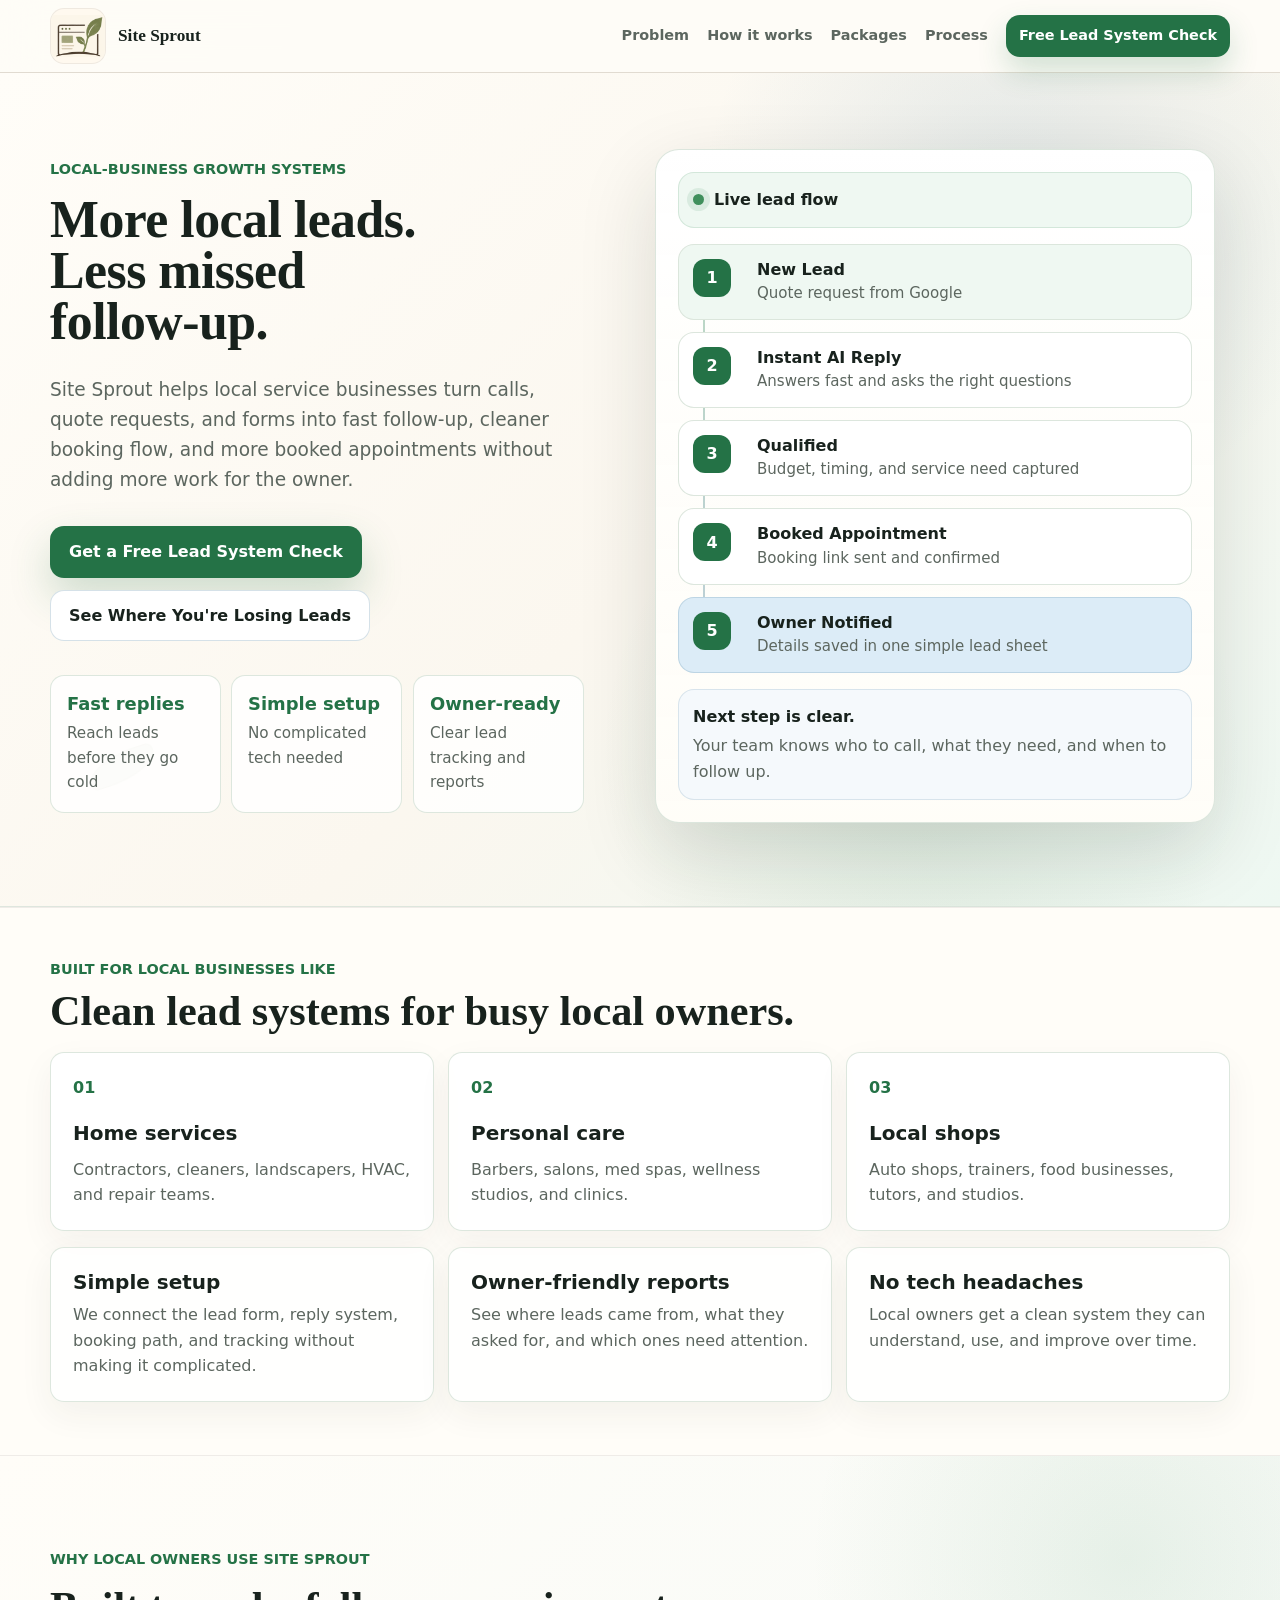
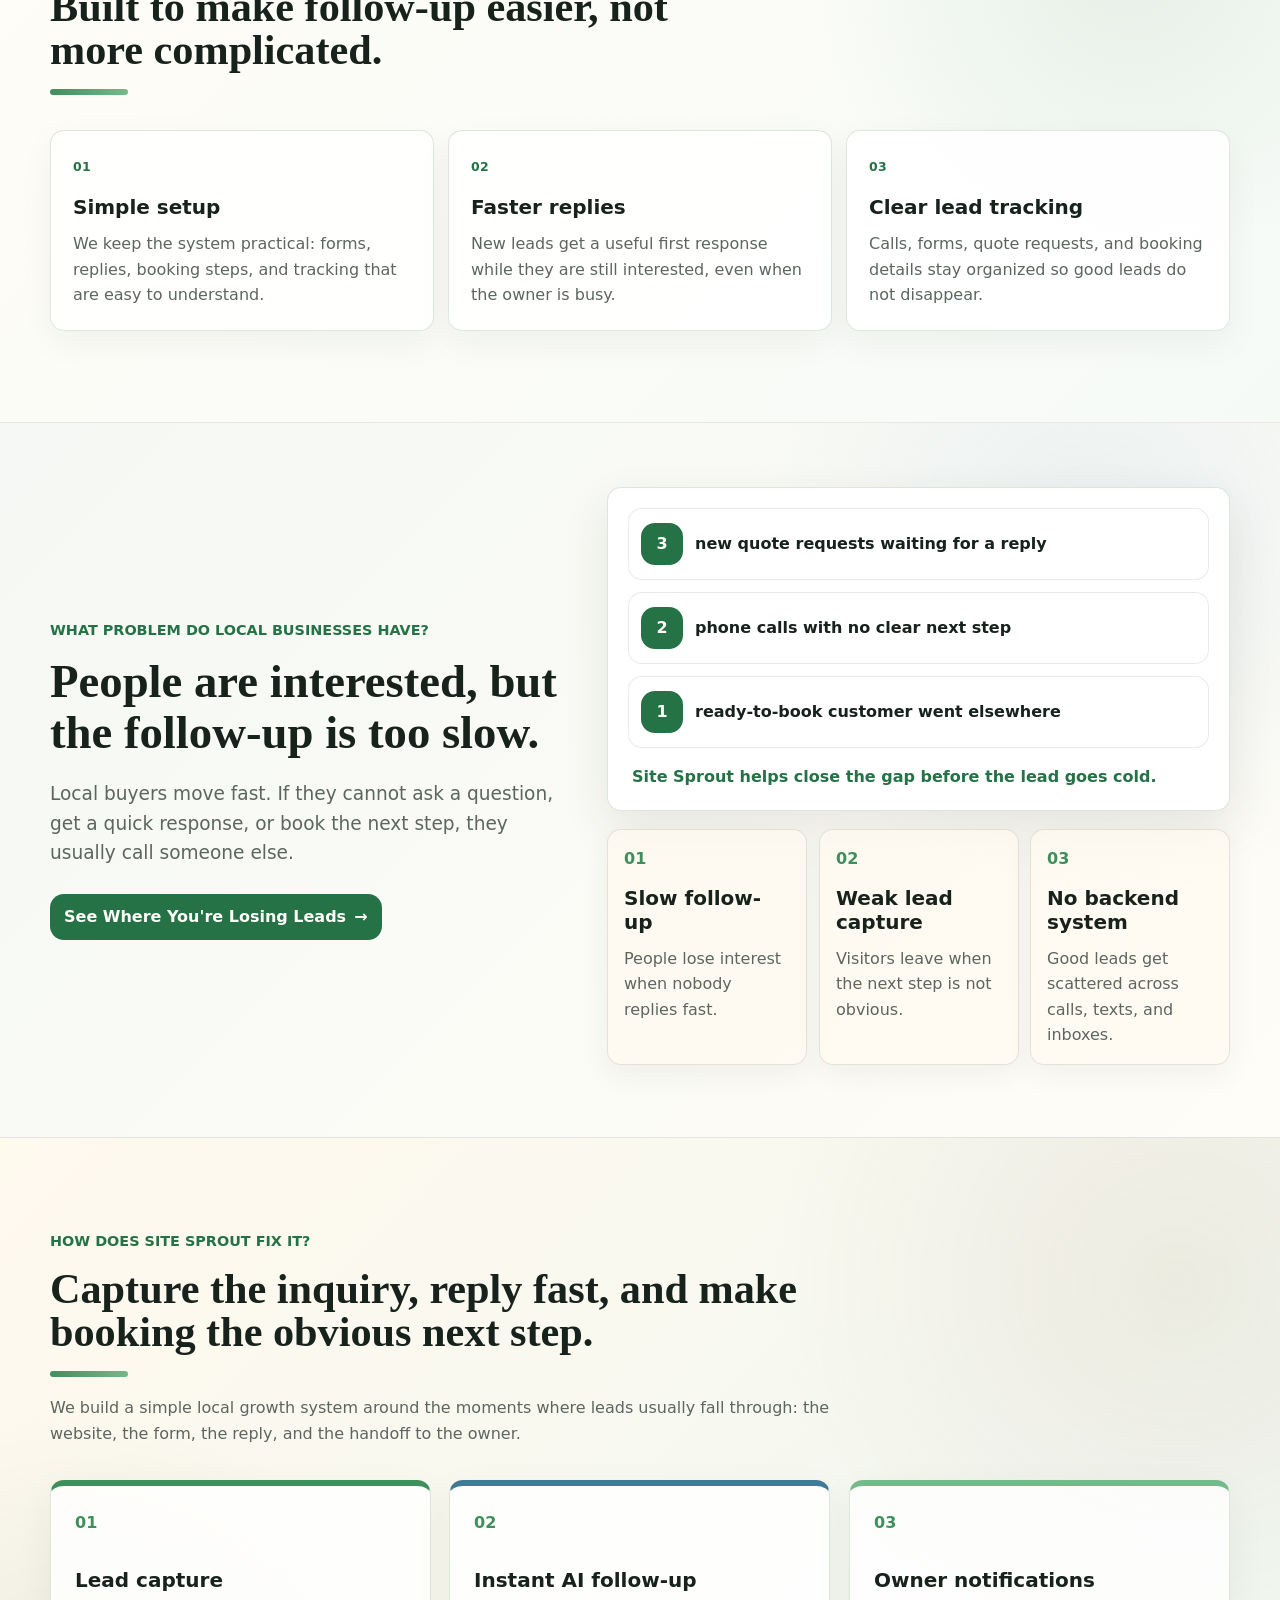
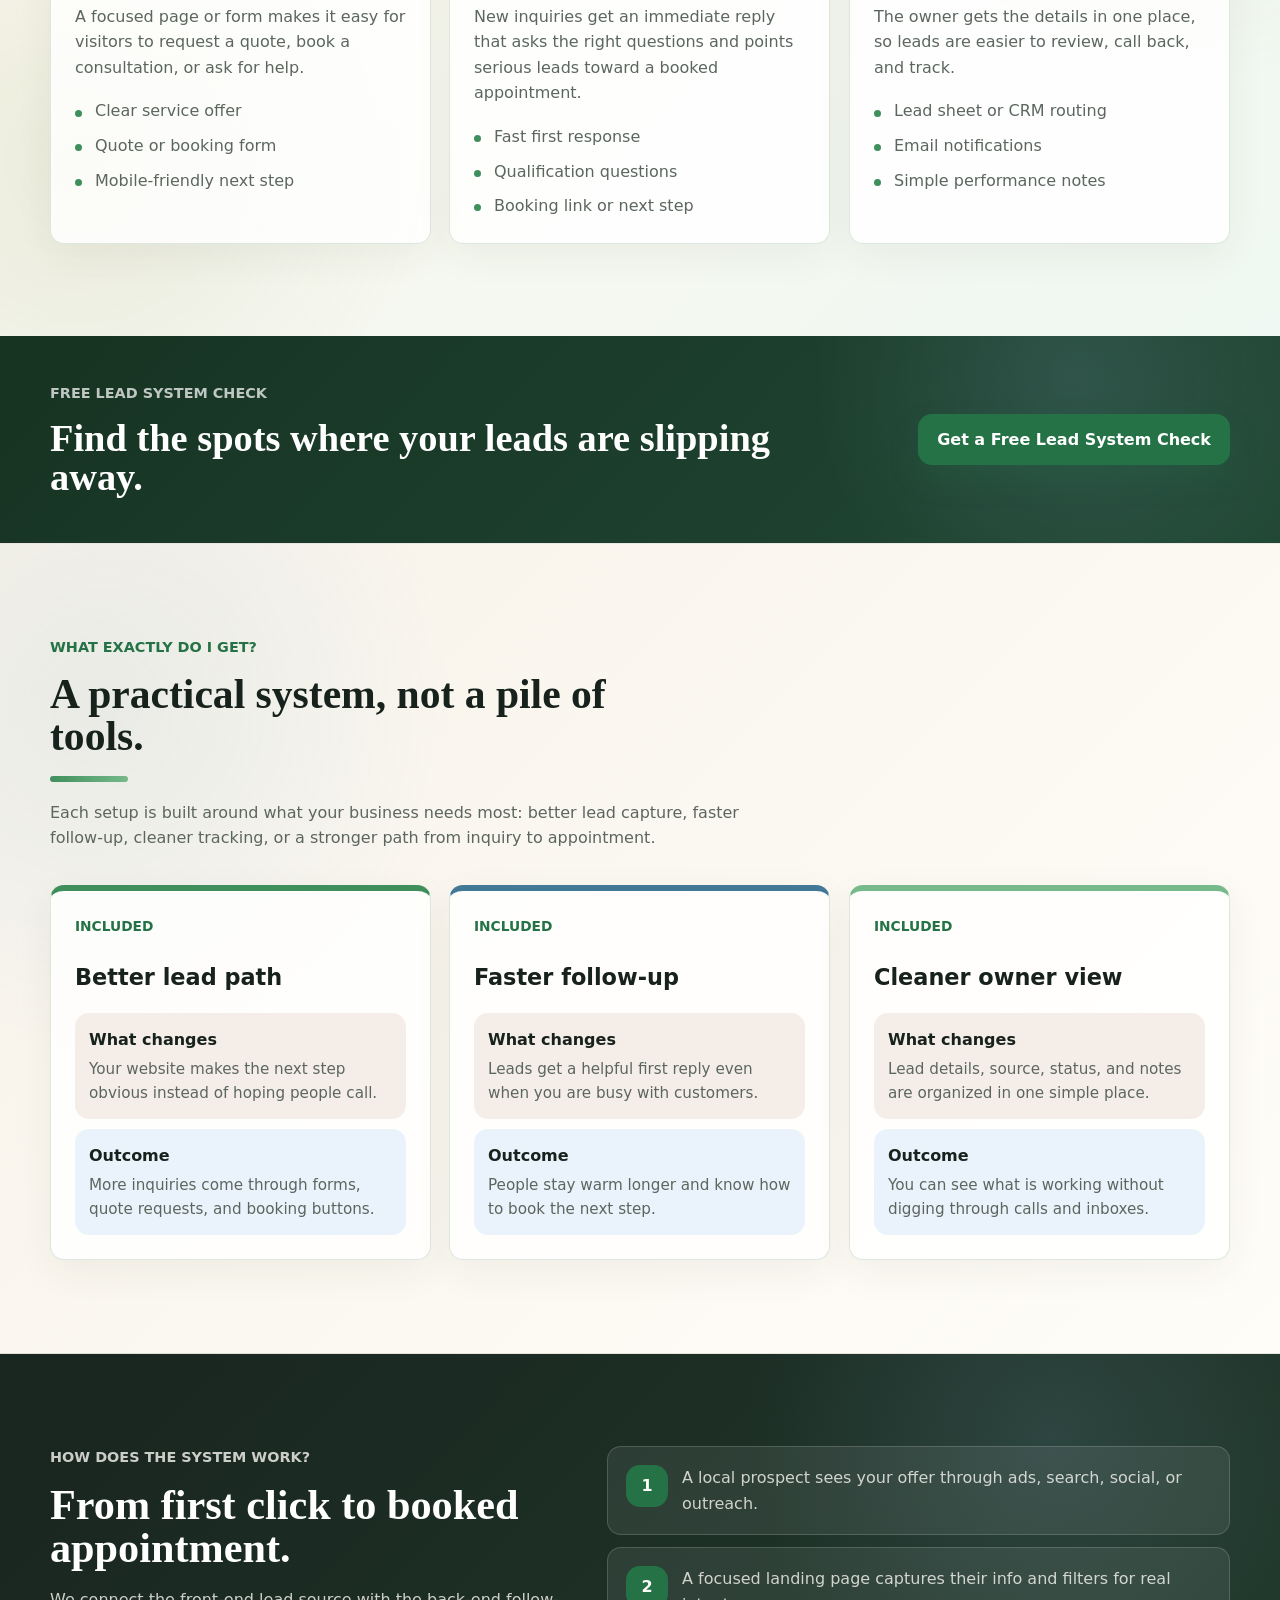
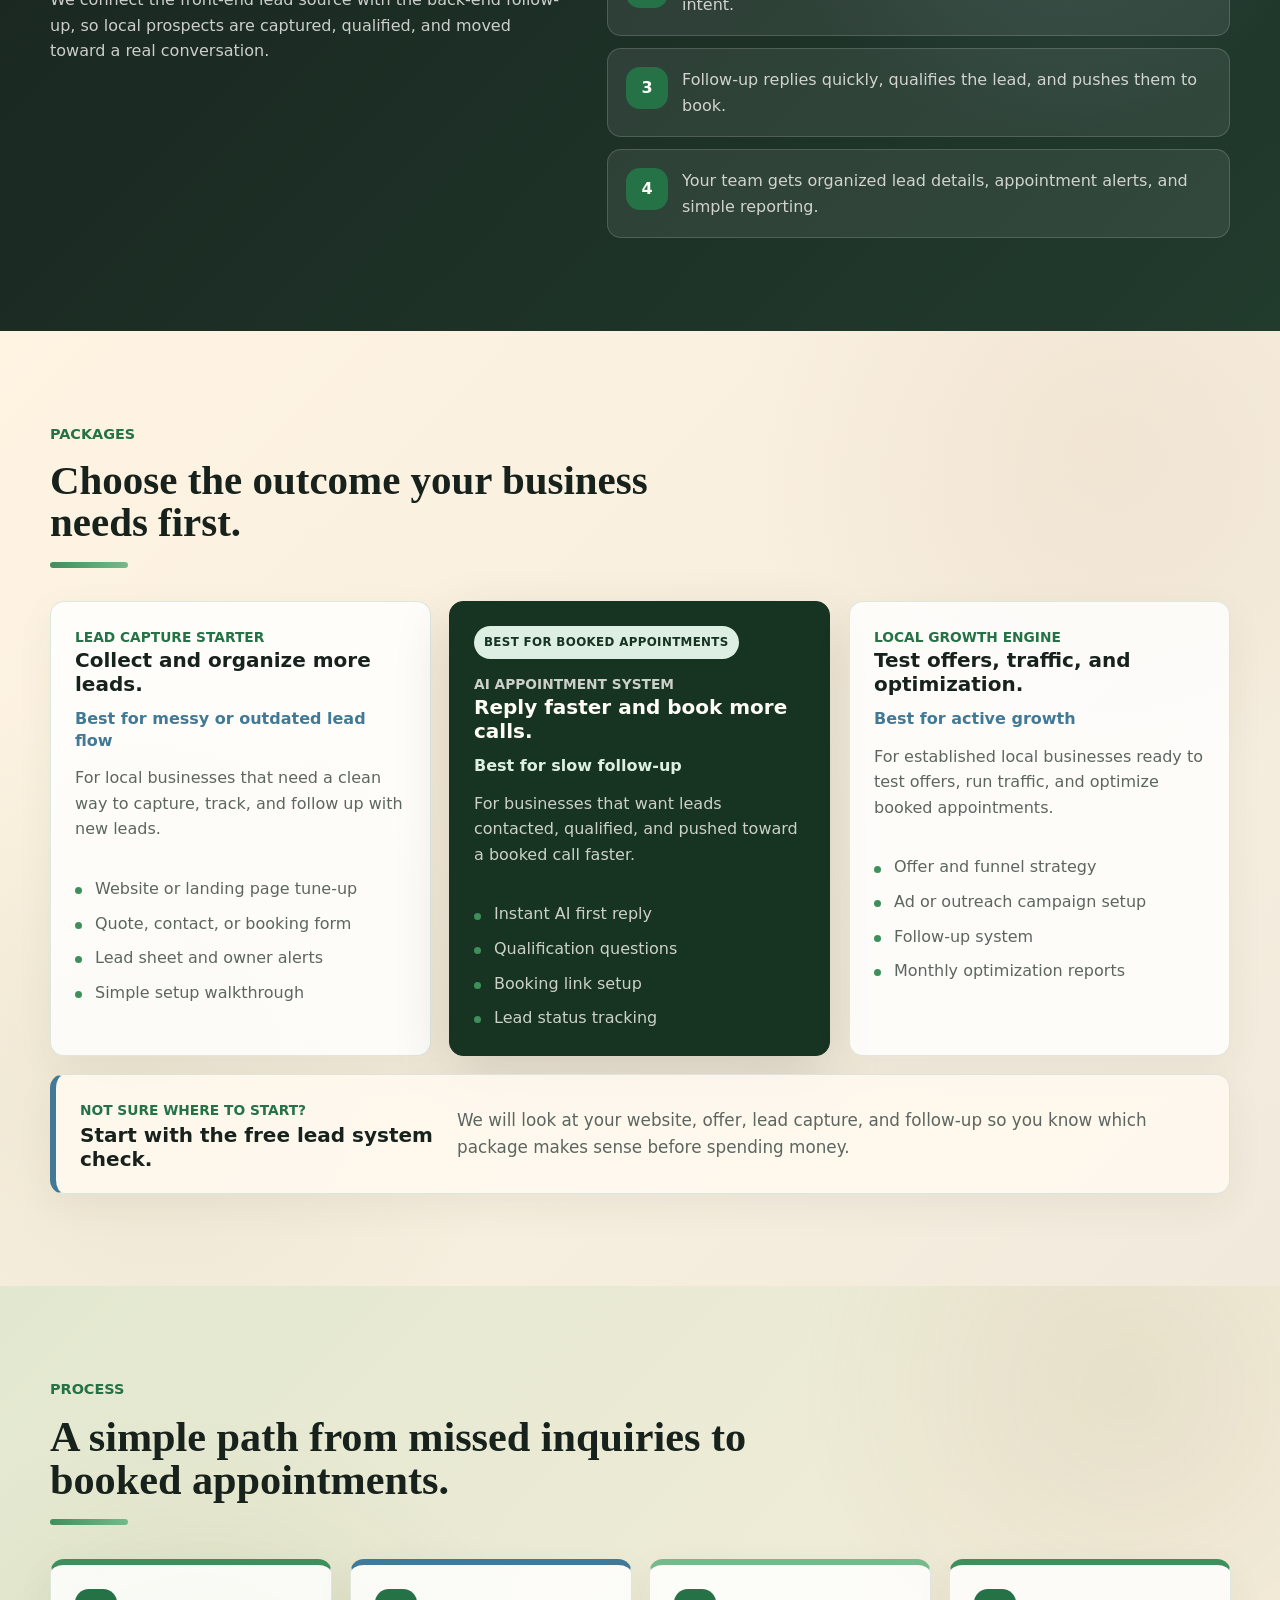
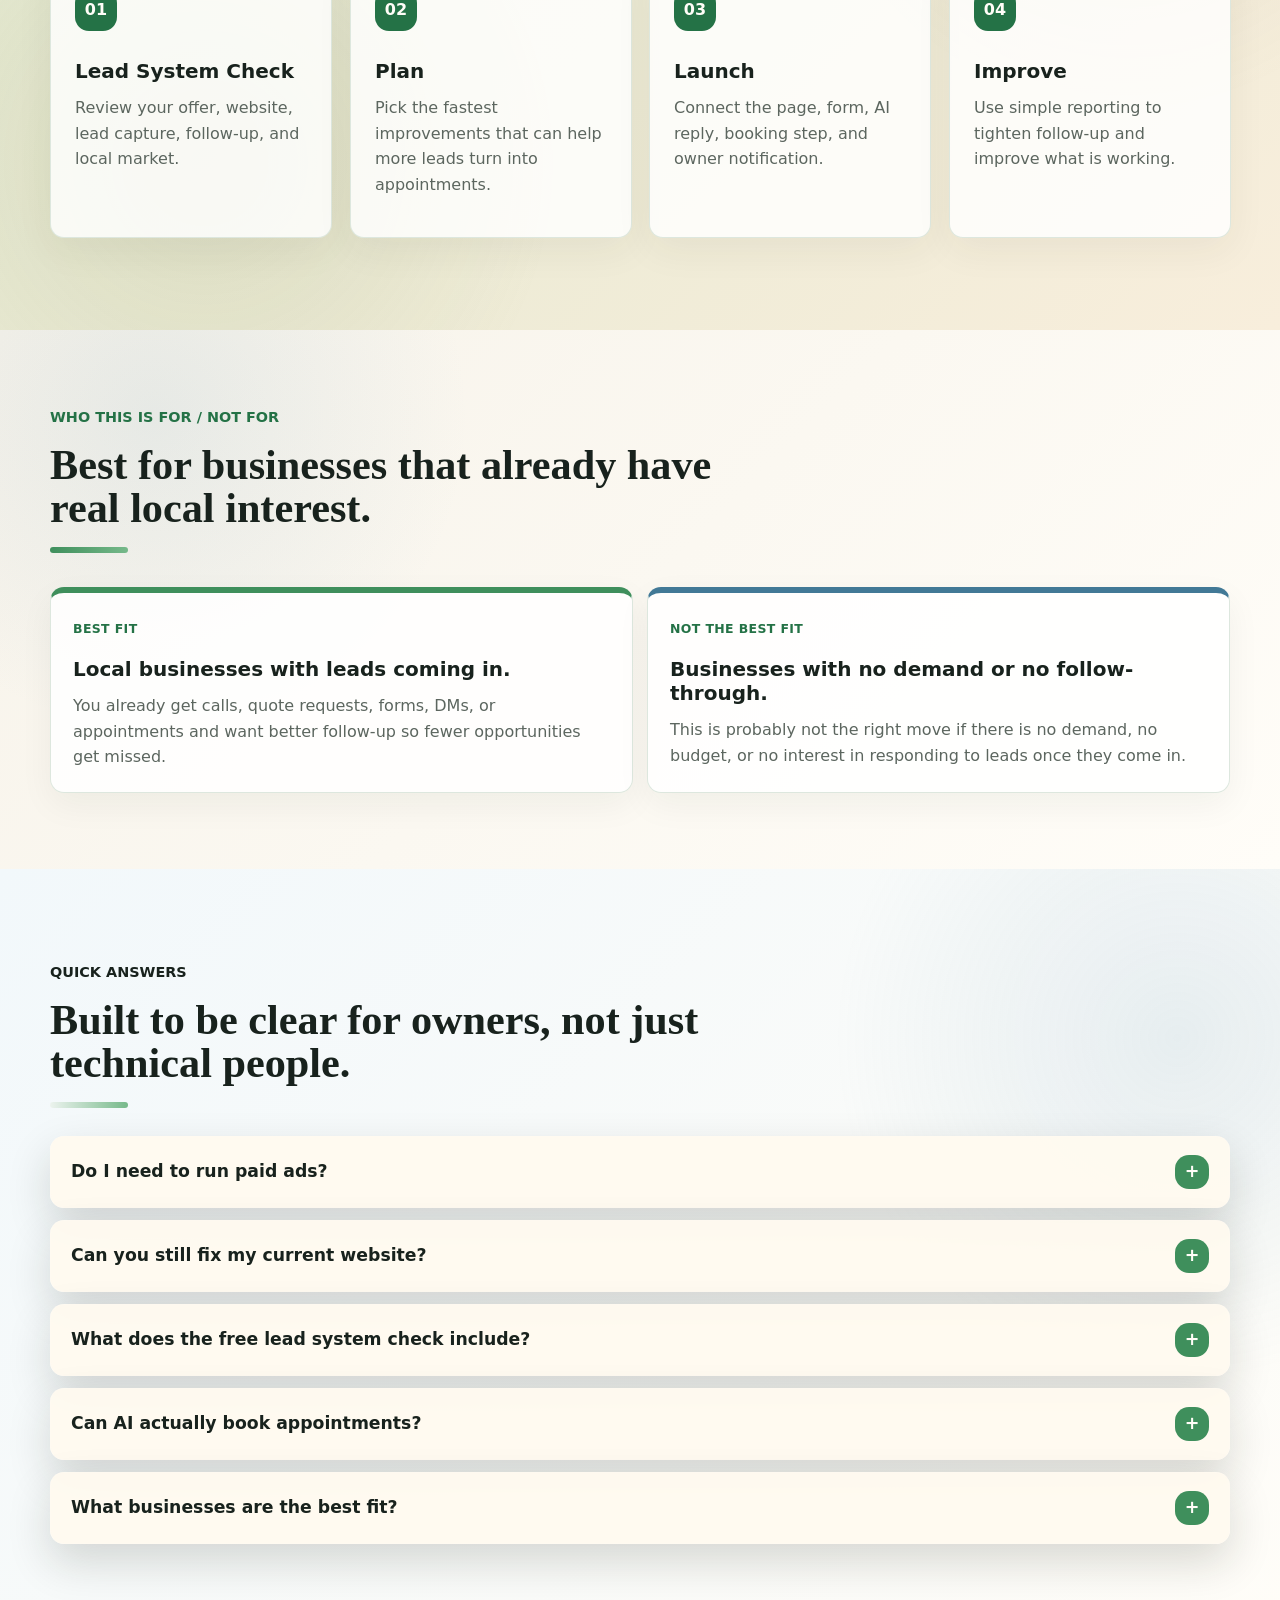
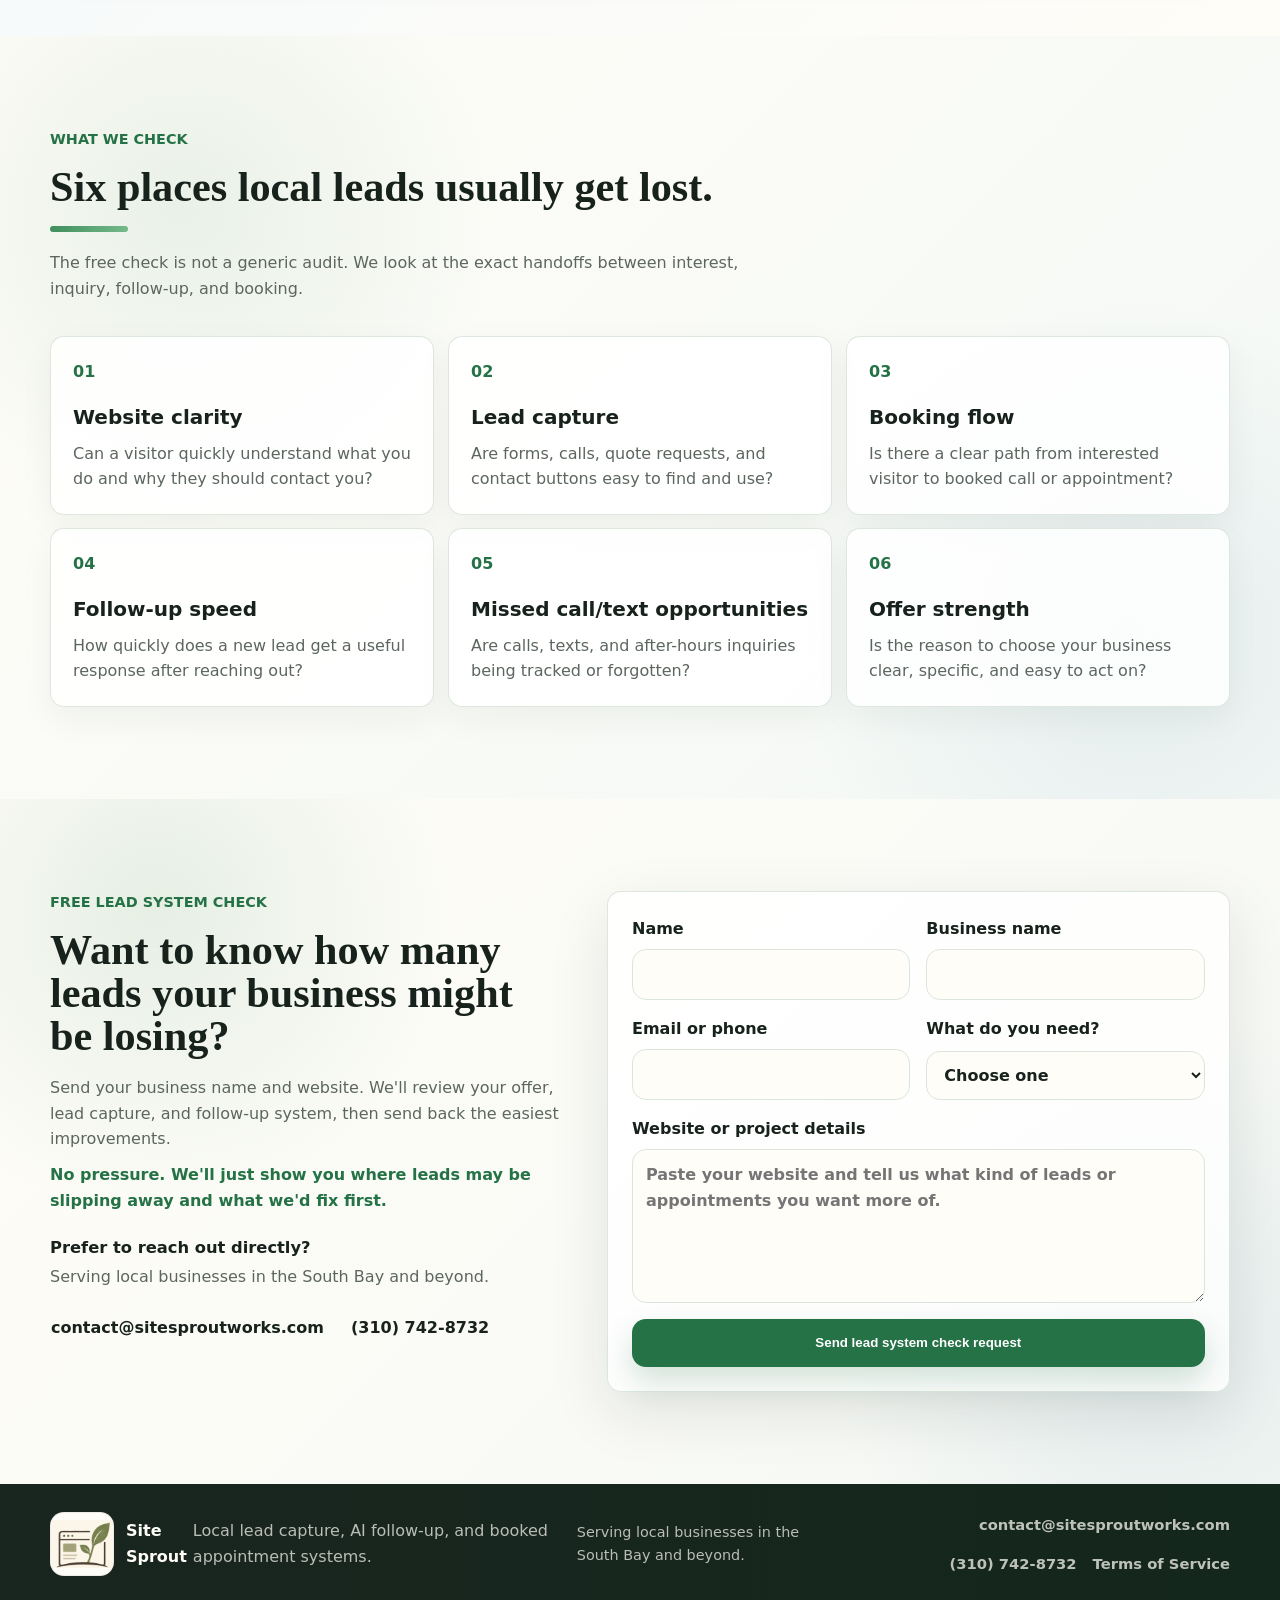
==== commit 54f77136: "Balance hero headline sizing" ====
--- a/index.html
+++ b/index.html
@@ -17,7 +17,7 @@
 
       gtag('config', 'G-LKYJQQ8VSJ');
     </script>
-    <link rel="stylesheet" href="styles.css?v=20260629-hero-no-overlap">
+    <link rel="stylesheet" href="styles.css?v=20260629-hero-balanced">
   </head>
   <body>
     <a class="skip-link" href="#main">Skip to content</a>
@@ -57,8 +57,7 @@
           <div class="hero-copy">
             <p class="eyebrow">Local-business growth systems</p>
             <h1>
-              <span>More local</span>
-              <span>leads.</span>
+              <span>More local leads.</span>
               <span>Less missed</span>
               <span>follow-up.</span>
             </h1>
--- a/styles.css
+++ b/styles.css
@@ -1944,9 +1944,9 @@
 }
 
 .hero .hero-copy h1 {
-  max-width: 500px;
-  font-size: clamp(2.45rem, 3vw, 3.05rem);
-  line-height: 1.02;
+  max-width: 640px;
+  font-size: clamp(3rem, 4.05vw, 4rem);
+  line-height: 0.98;
 }
 
 .hero .hero-copy h1 span {
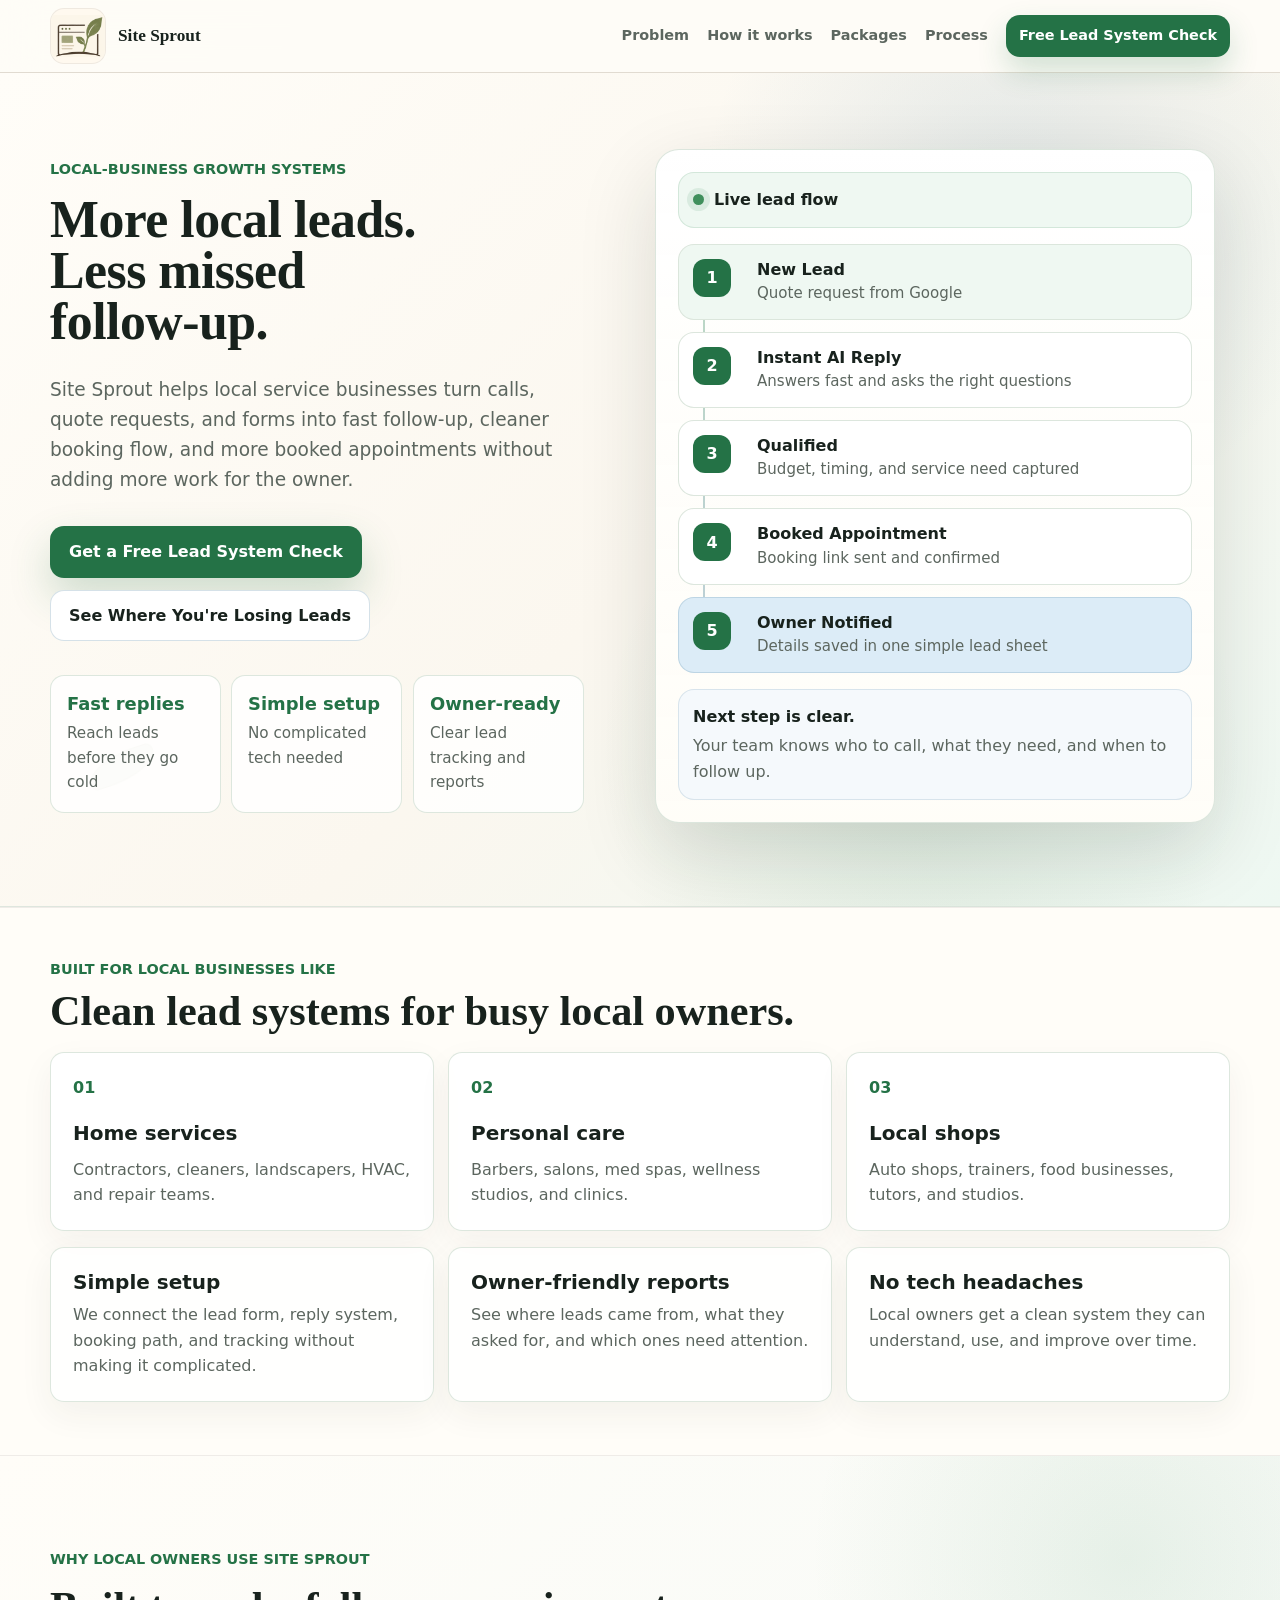
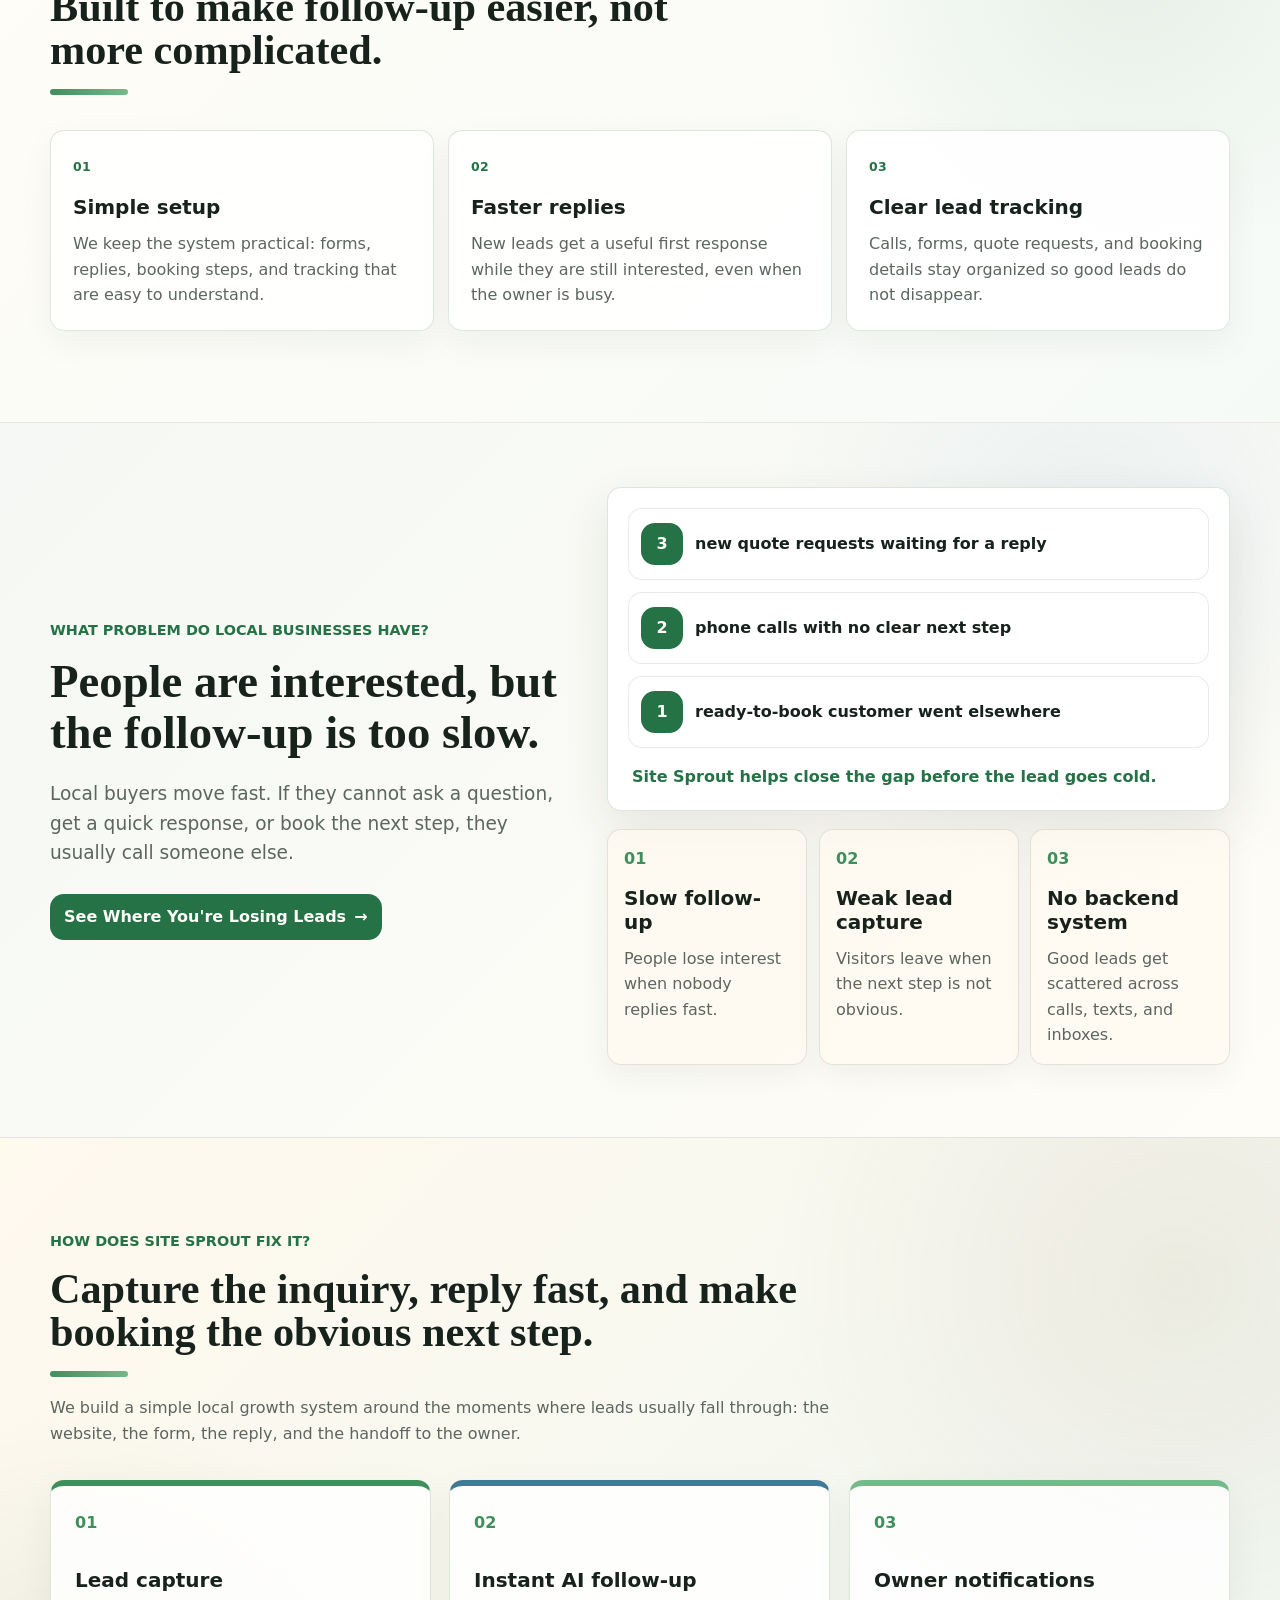
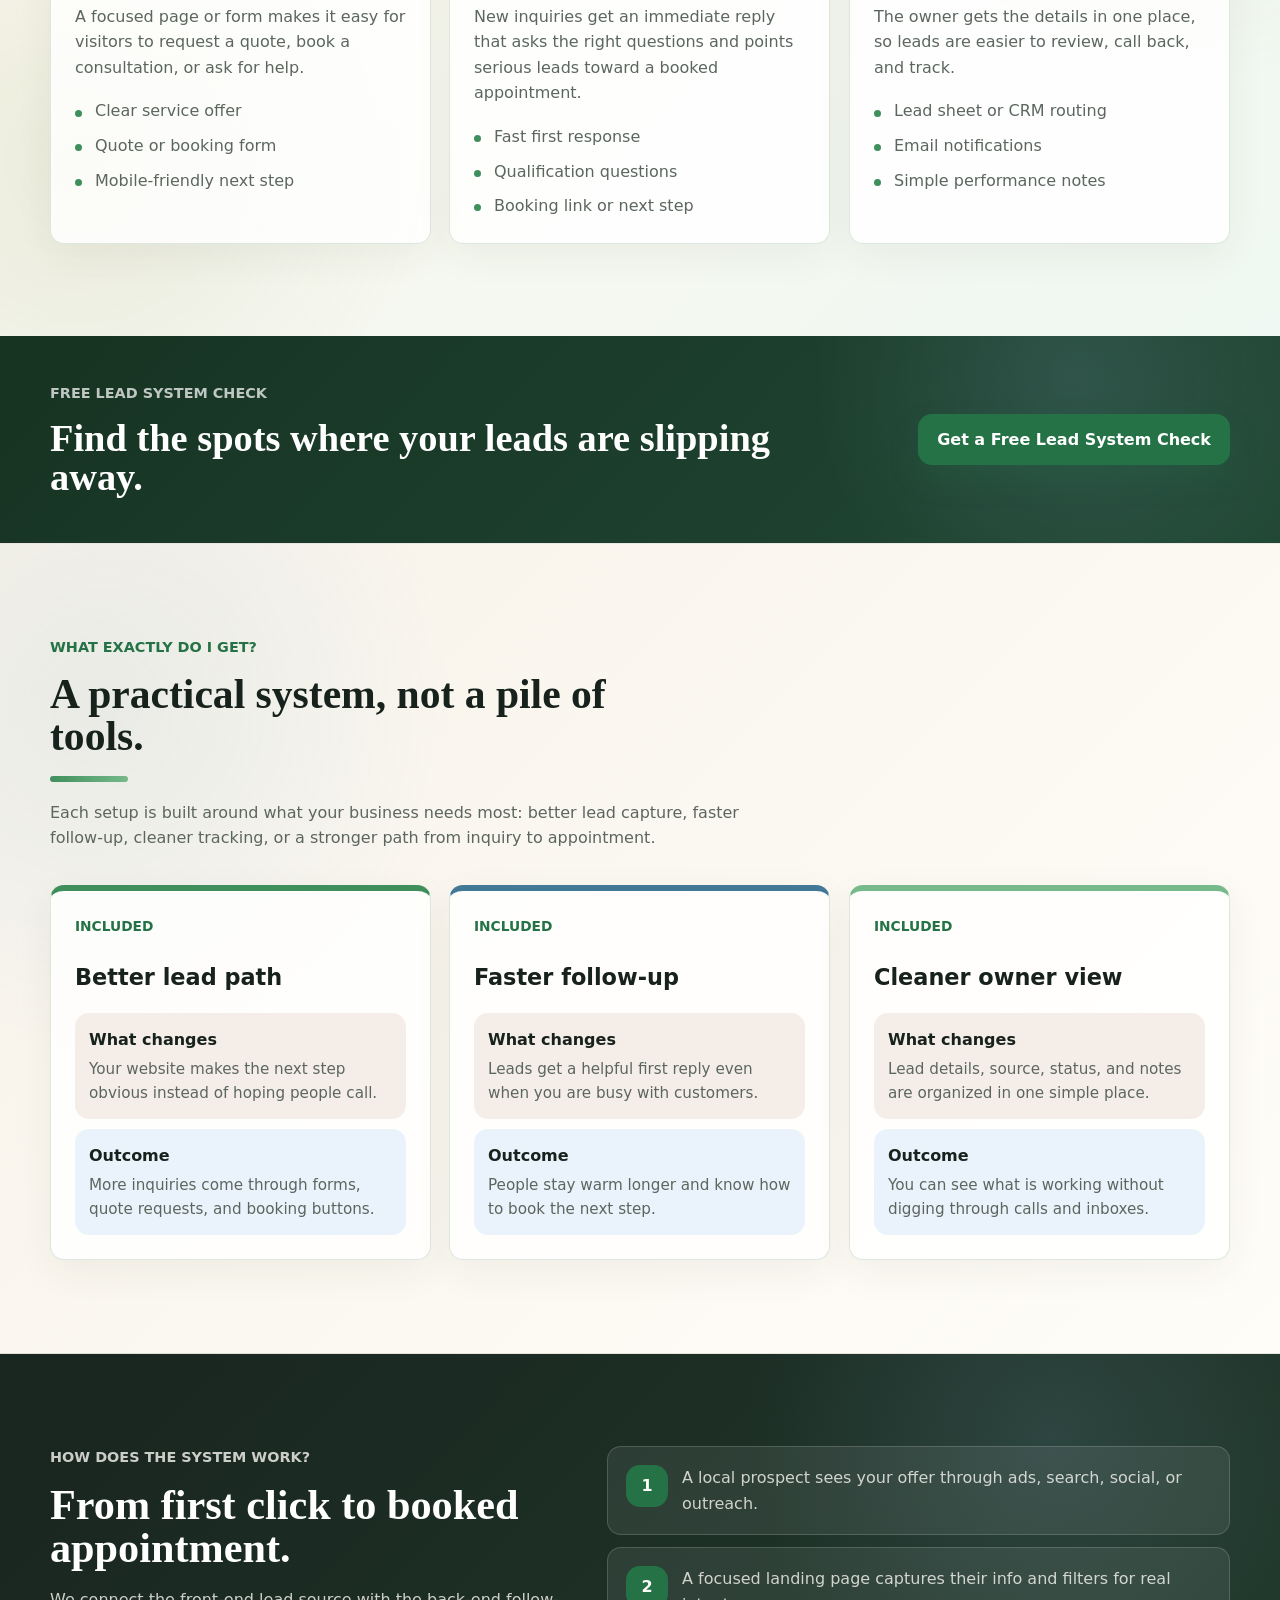
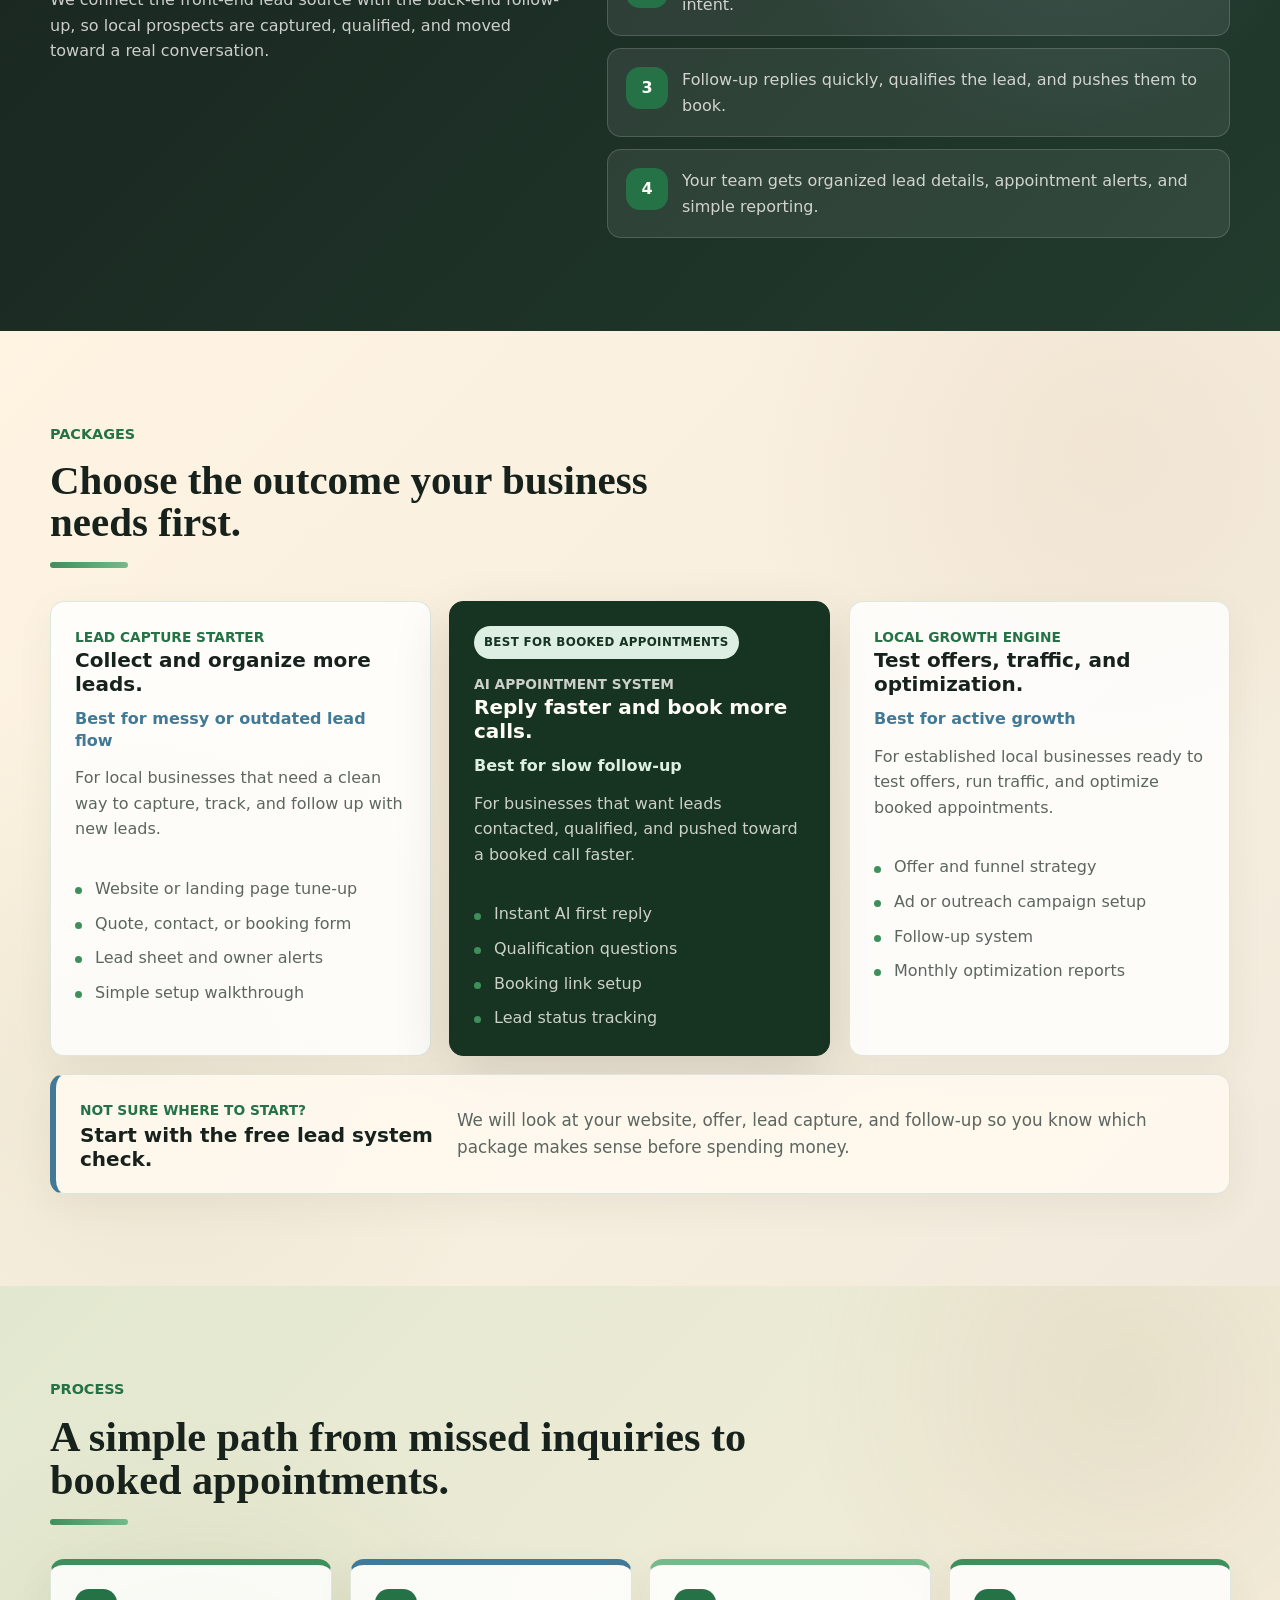
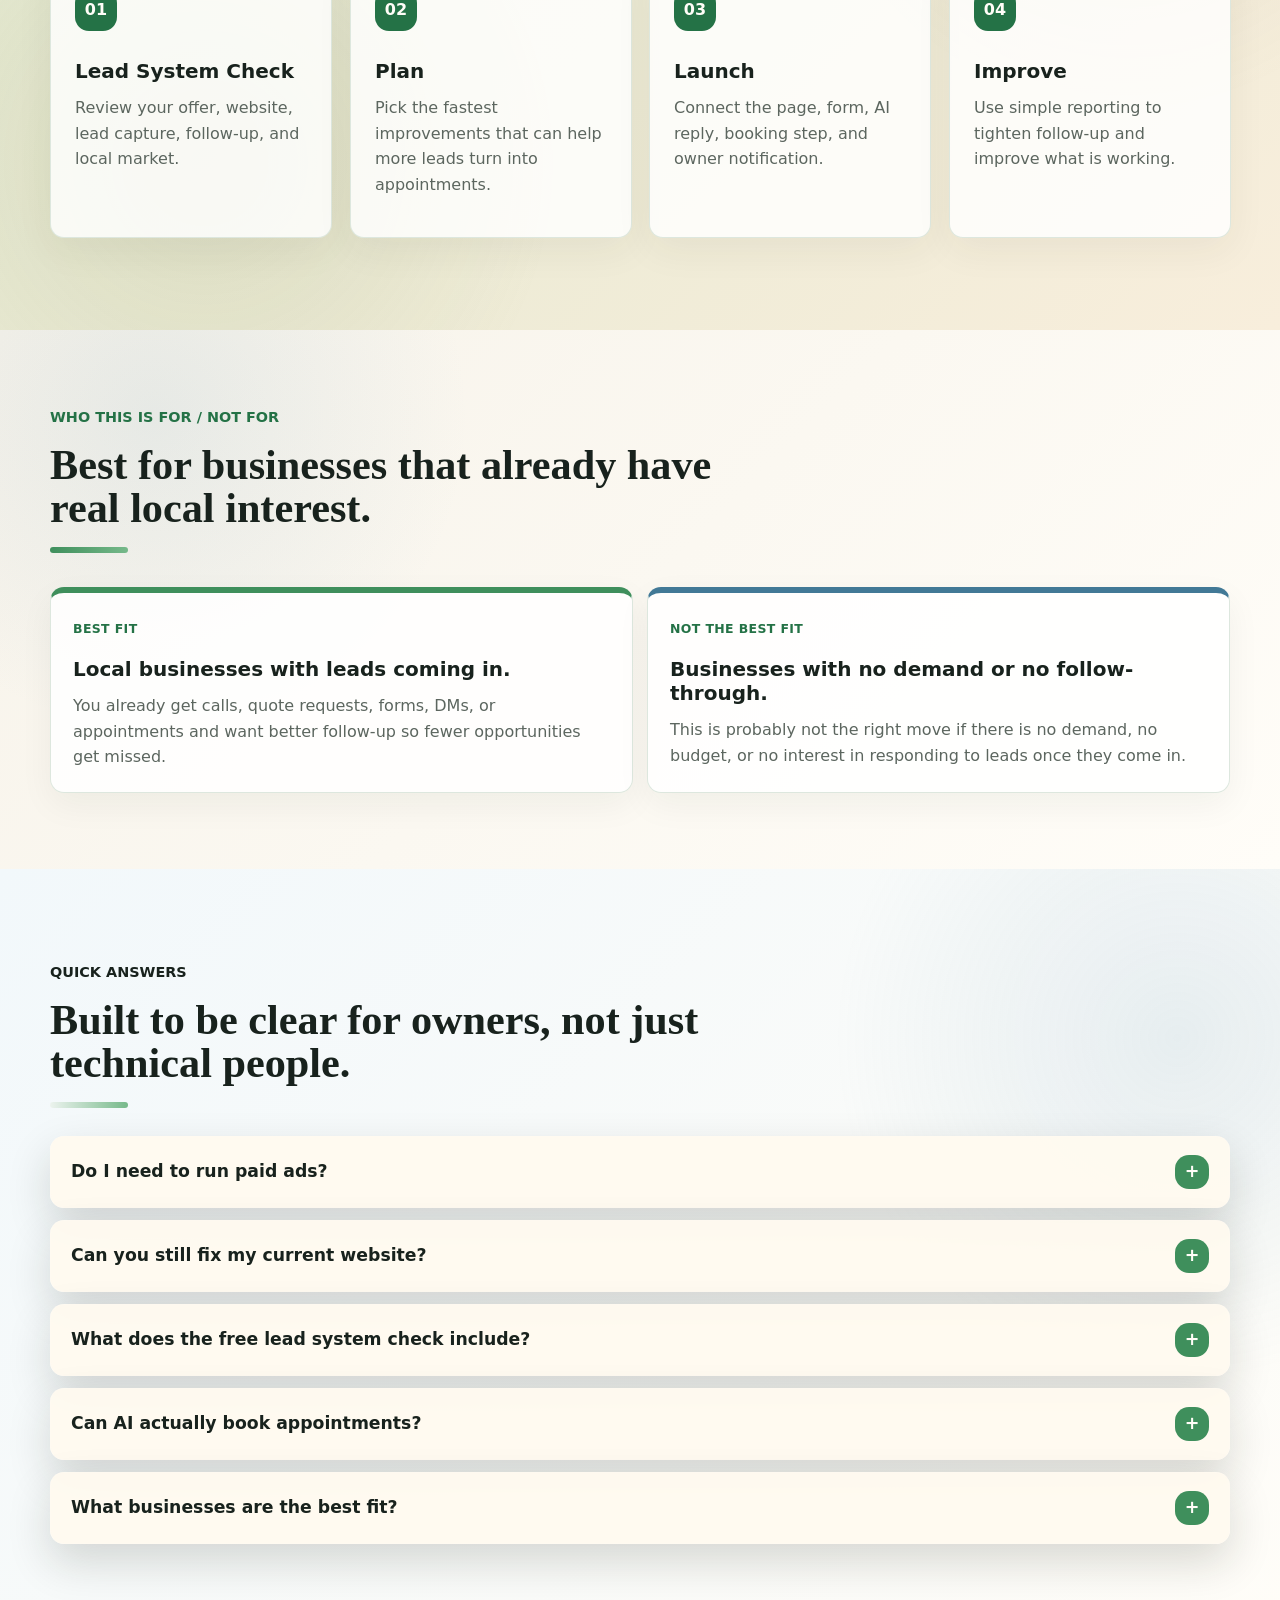
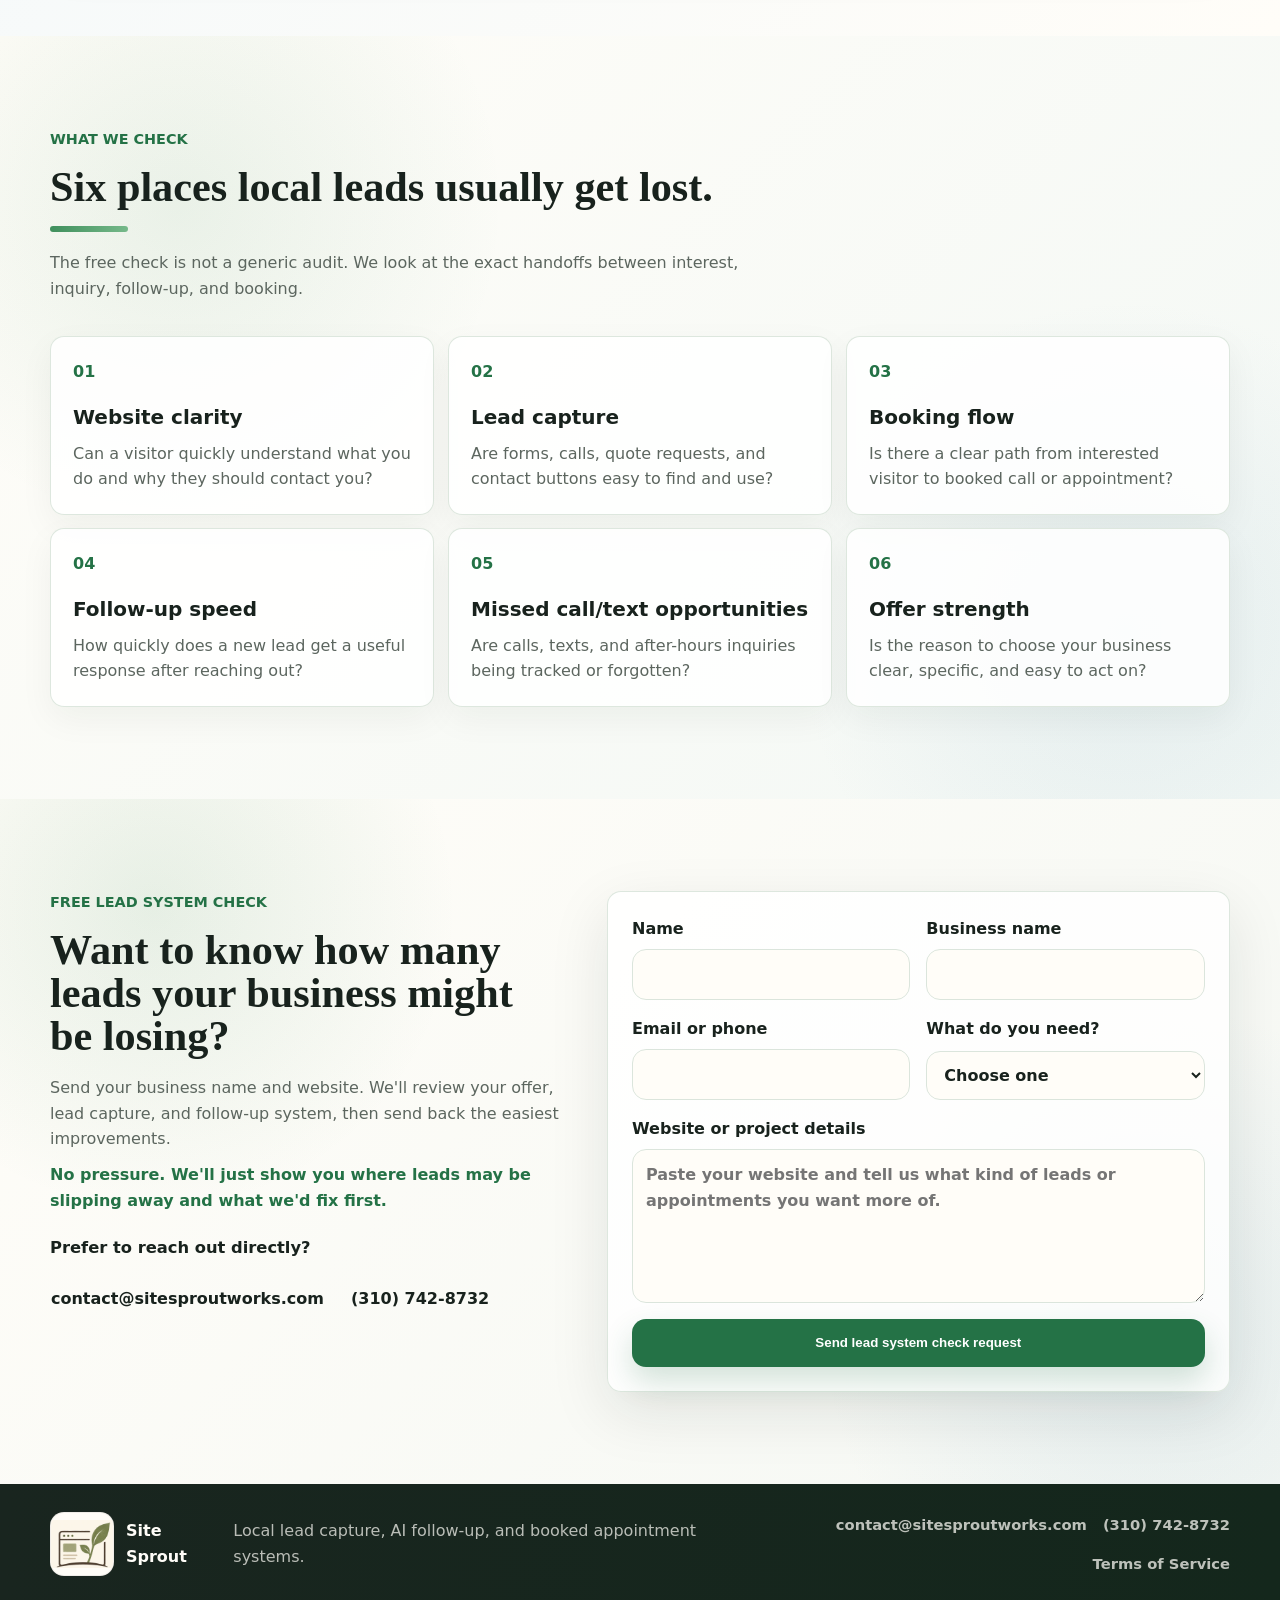
==== commit e90b35b2: "Polish legal and confirmation pages" ====
--- a/index.html
+++ b/index.html
@@ -649,7 +649,6 @@
           </p>
           <div class="direct-contact-note">
             <strong>Prefer to reach out directly?</strong>
-            <span>Serving local businesses in the South Bay and beyond.</span>
           </div>
           <div class="contact-options">
             <a href="mailto:contact@sitesproutworks.com">contact@sitesproutworks.com</a>
@@ -703,7 +702,6 @@
           <span>Site Sprout</span>
         </a>
         <p>Local lead capture, AI follow-up, and booked appointment systems.</p>
-        <p class="footer-service-area">Serving local businesses in the South Bay and beyond.</p>
         <div class="footer-contact" aria-label="Site Sprout contact information">
           <a href="mailto:contact@sitesproutworks.com">contact@sitesproutworks.com</a>
           <a href="tel:+13107428732">(310) 742-8732</a>
--- a/styles.css
+++ b/styles.css
@@ -1540,18 +1540,36 @@
 }
 
 .legal-page {
-  background:
-    radial-gradient(circle at 88% 16%, rgba(120, 134, 77, 0.14), transparent 26%),
-    linear-gradient(135deg, #fffaf1, #efe0c8);
+  position: relative;
+  overflow: hidden;
+  background:
+    radial-gradient(circle at 86% 10%, rgba(124, 166, 191, 0.16), transparent 28%),
+    radial-gradient(circle at 14% 78%, rgba(63, 143, 92, 0.12), transparent 28%),
+    linear-gradient(135deg, #fffdf8 0%, #f7f3ea 58%, #eef8f2 100%);
+}
+
+.legal-page::before {
+  content: "";
+  position: absolute;
+  right: 6vw;
+  top: 90px;
+  width: 190px;
+  height: 190px;
+  background: url("assets/site-sprout-icon.png") center / contain no-repeat;
+  opacity: 0.05;
+  pointer-events: none;
 }
 
 .legal-shell {
   max-width: 920px;
+  padding-top: 72px;
+  padding-bottom: 86px;
 }
 
 .legal-shell h1 {
   max-width: 760px;
   margin-bottom: 14px;
+  font-size: clamp(2.7rem, 5.5vw, 4.8rem);
 }
 
 .legal-updated {
@@ -1561,11 +1579,20 @@
 }
 
 .legal-card {
-  padding: 34px;
-  background: rgba(255, 250, 240, 0.9);
-  border: 1px solid var(--line);
-  border-radius: var(--radius);
-  box-shadow: var(--shadow);
+  padding: clamp(24px, 4vw, 42px);
+  background:
+    linear-gradient(180deg, rgba(255, 255, 255, 0.92), rgba(255, 253, 248, 0.88)),
+    var(--paper);
+  border: 1px solid rgba(219, 229, 220, 0.95);
+  border-radius: 24px;
+  box-shadow: 0 24px 70px rgba(24, 34, 29, 0.1);
+}
+
+.legal-card > p:first-child {
+  padding: 18px 20px;
+  background: var(--fern);
+  border: 1px solid rgba(63, 143, 92, 0.14);
+  border-radius: 16px;
 }
 
 .legal-card h2 {
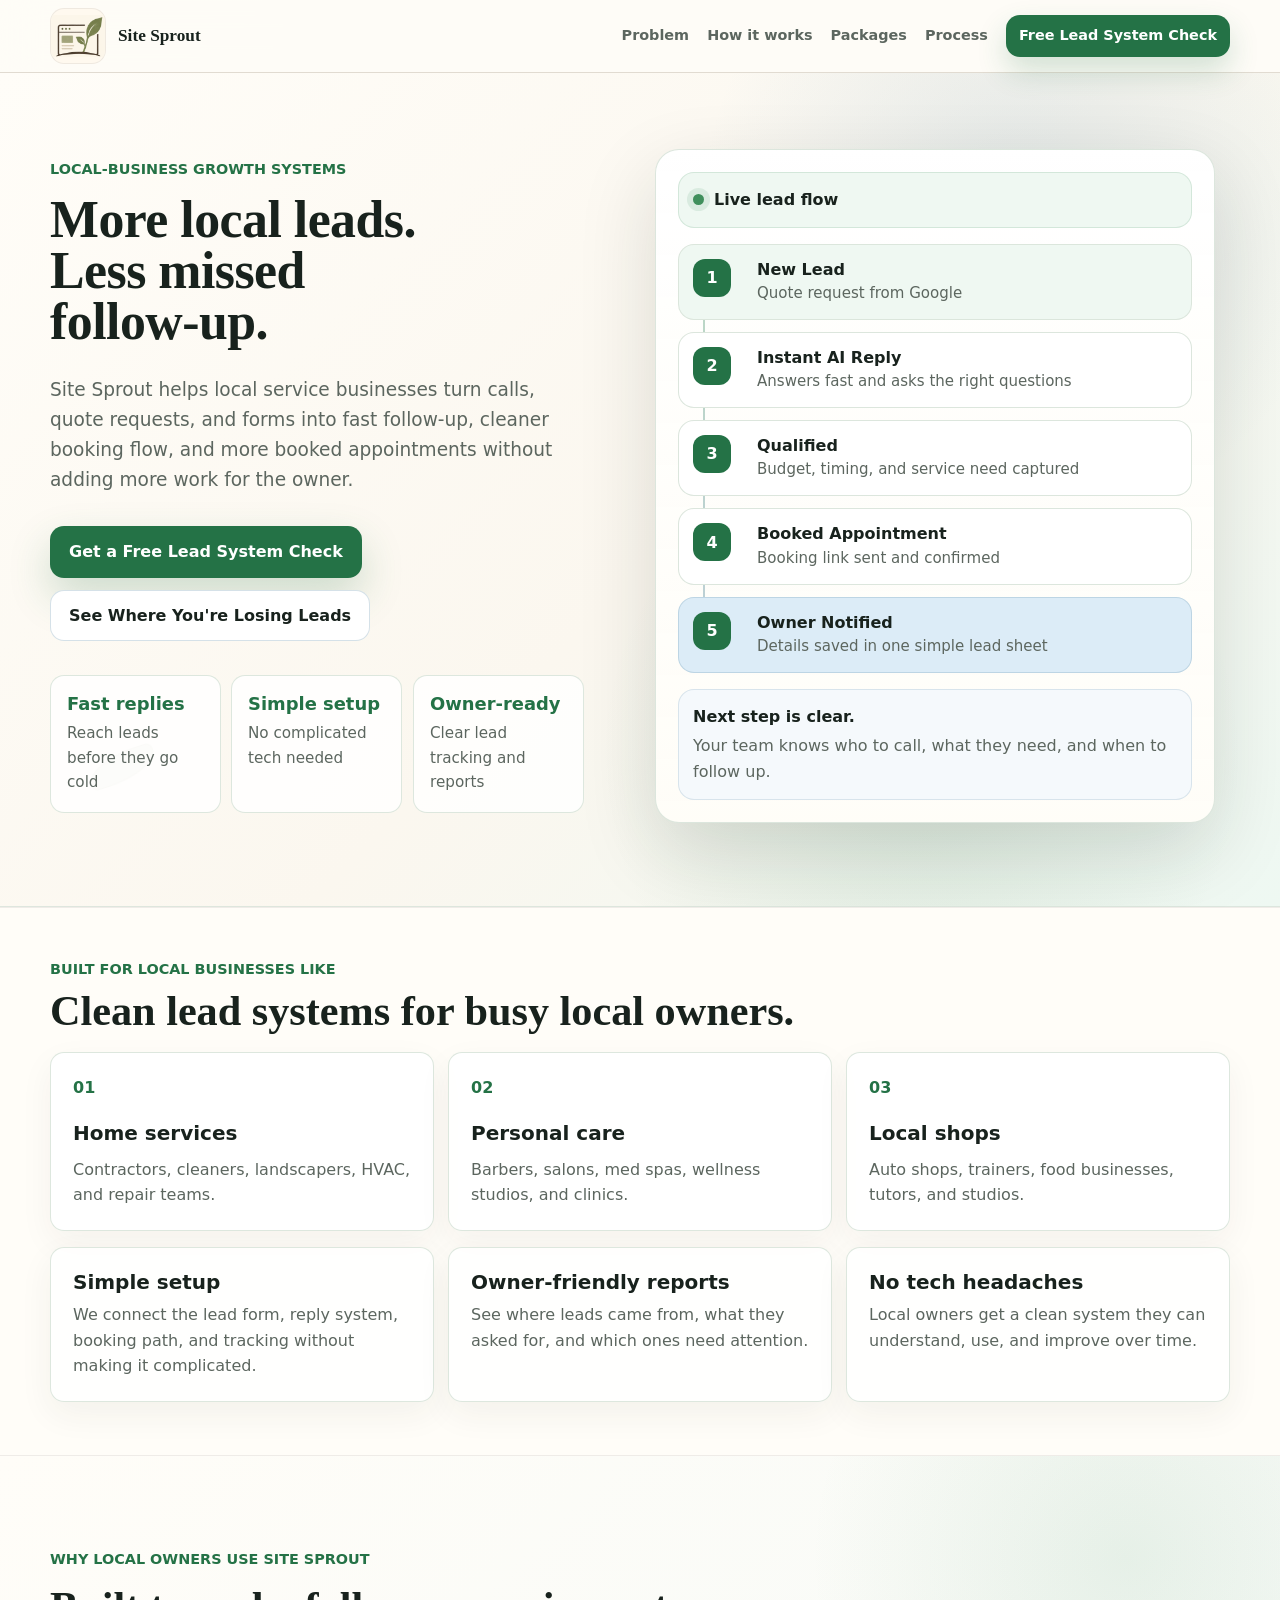
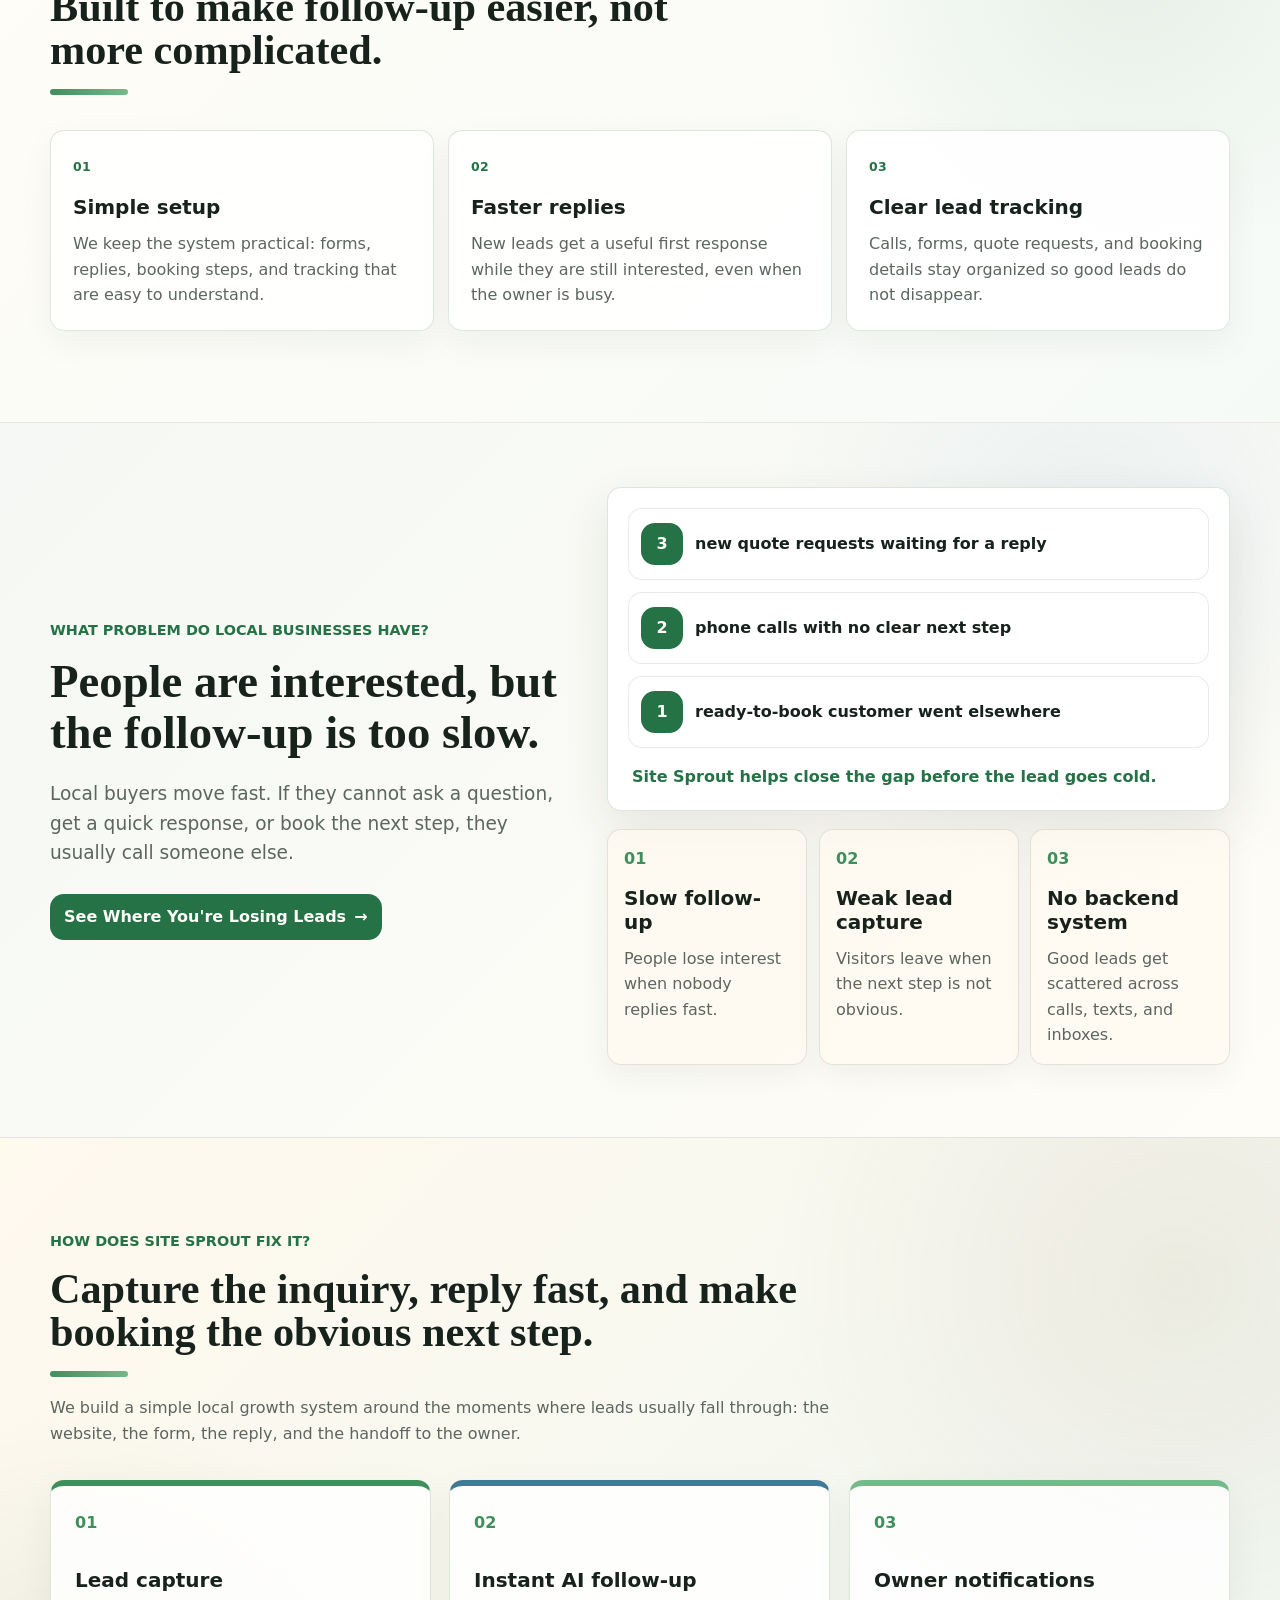
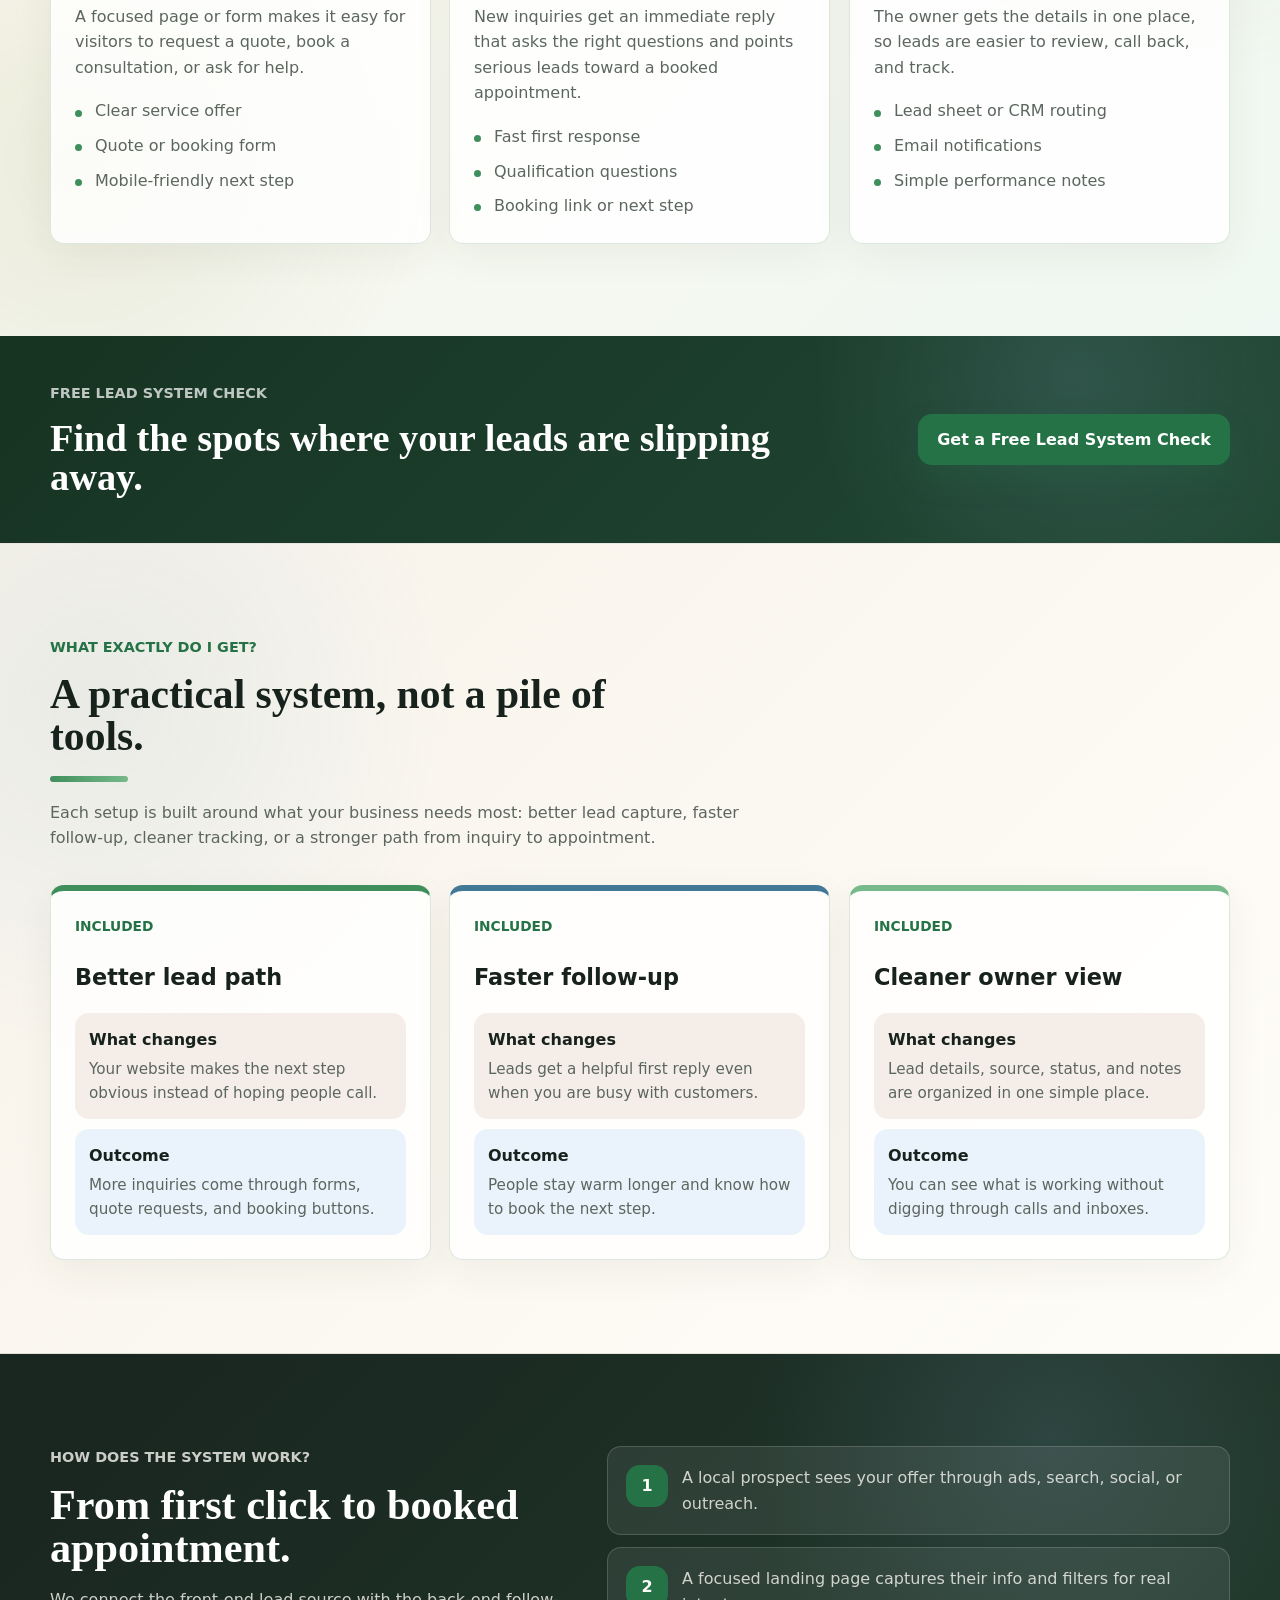
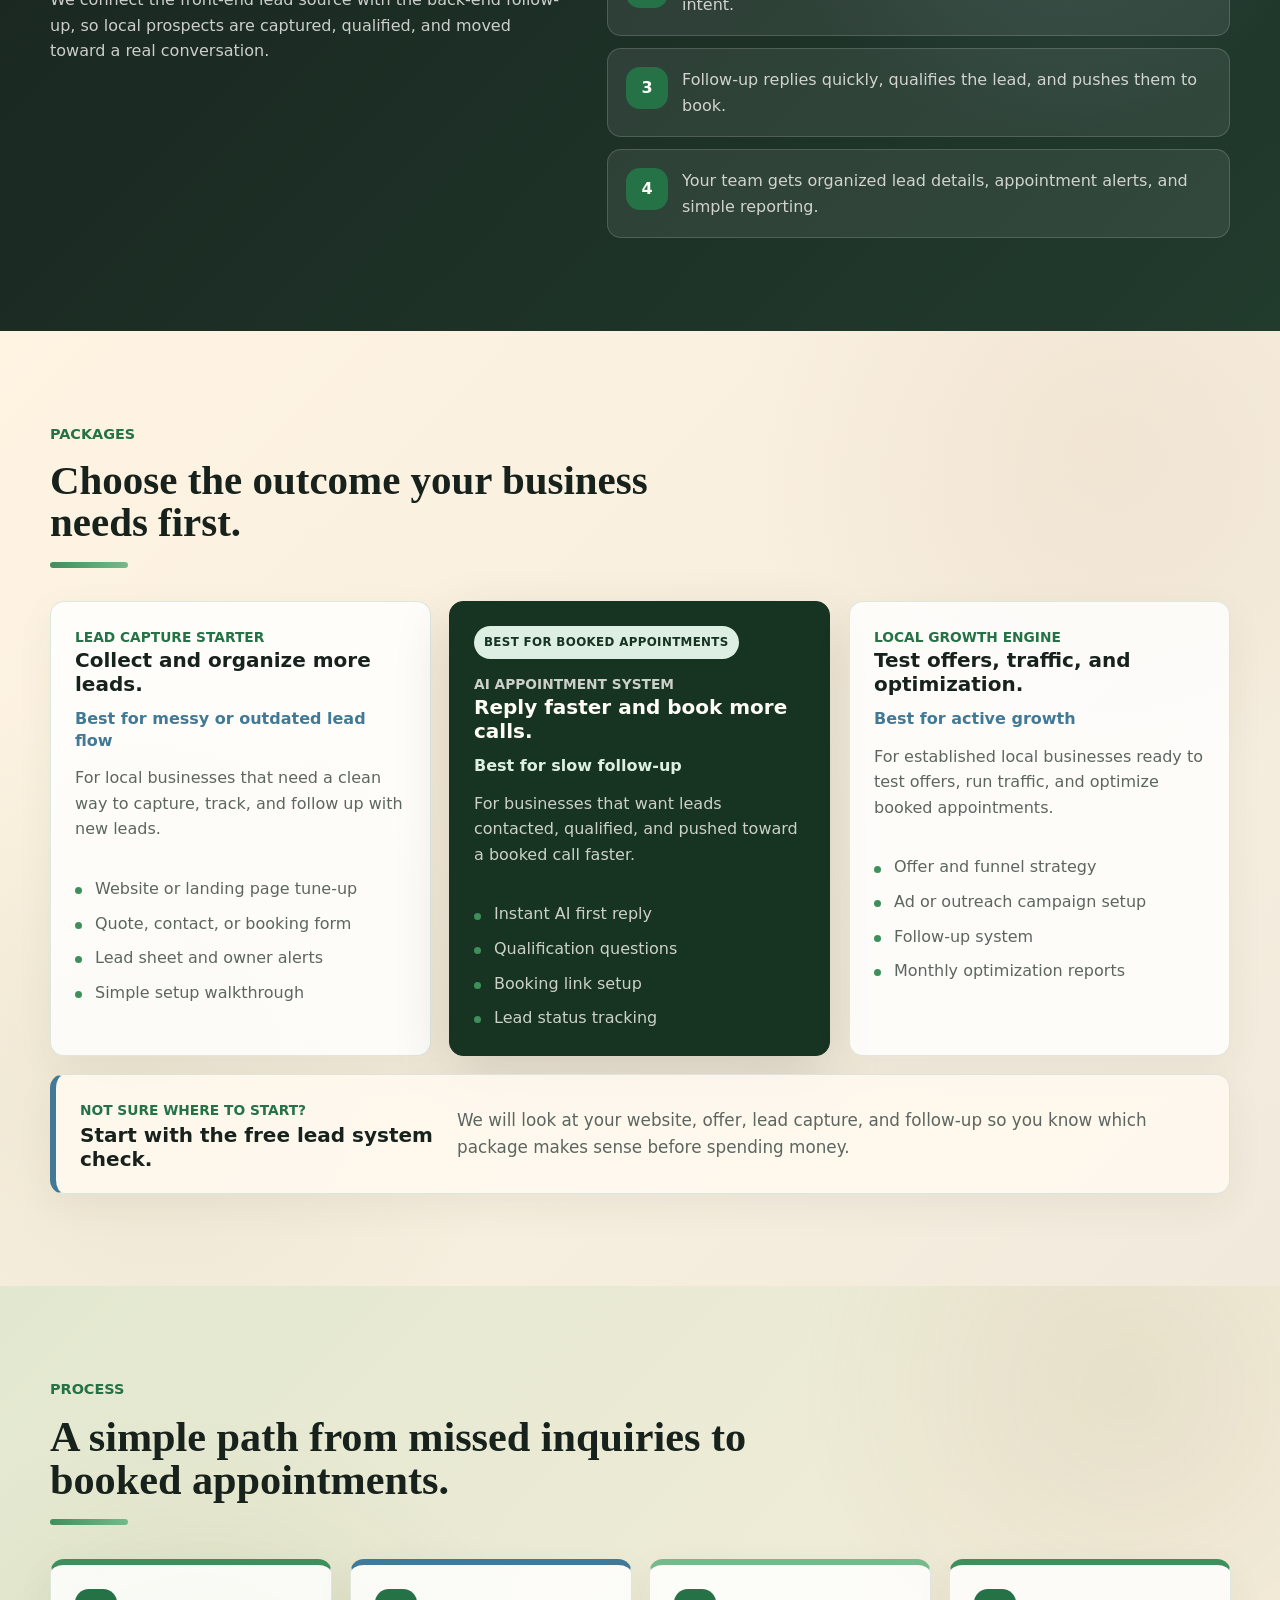
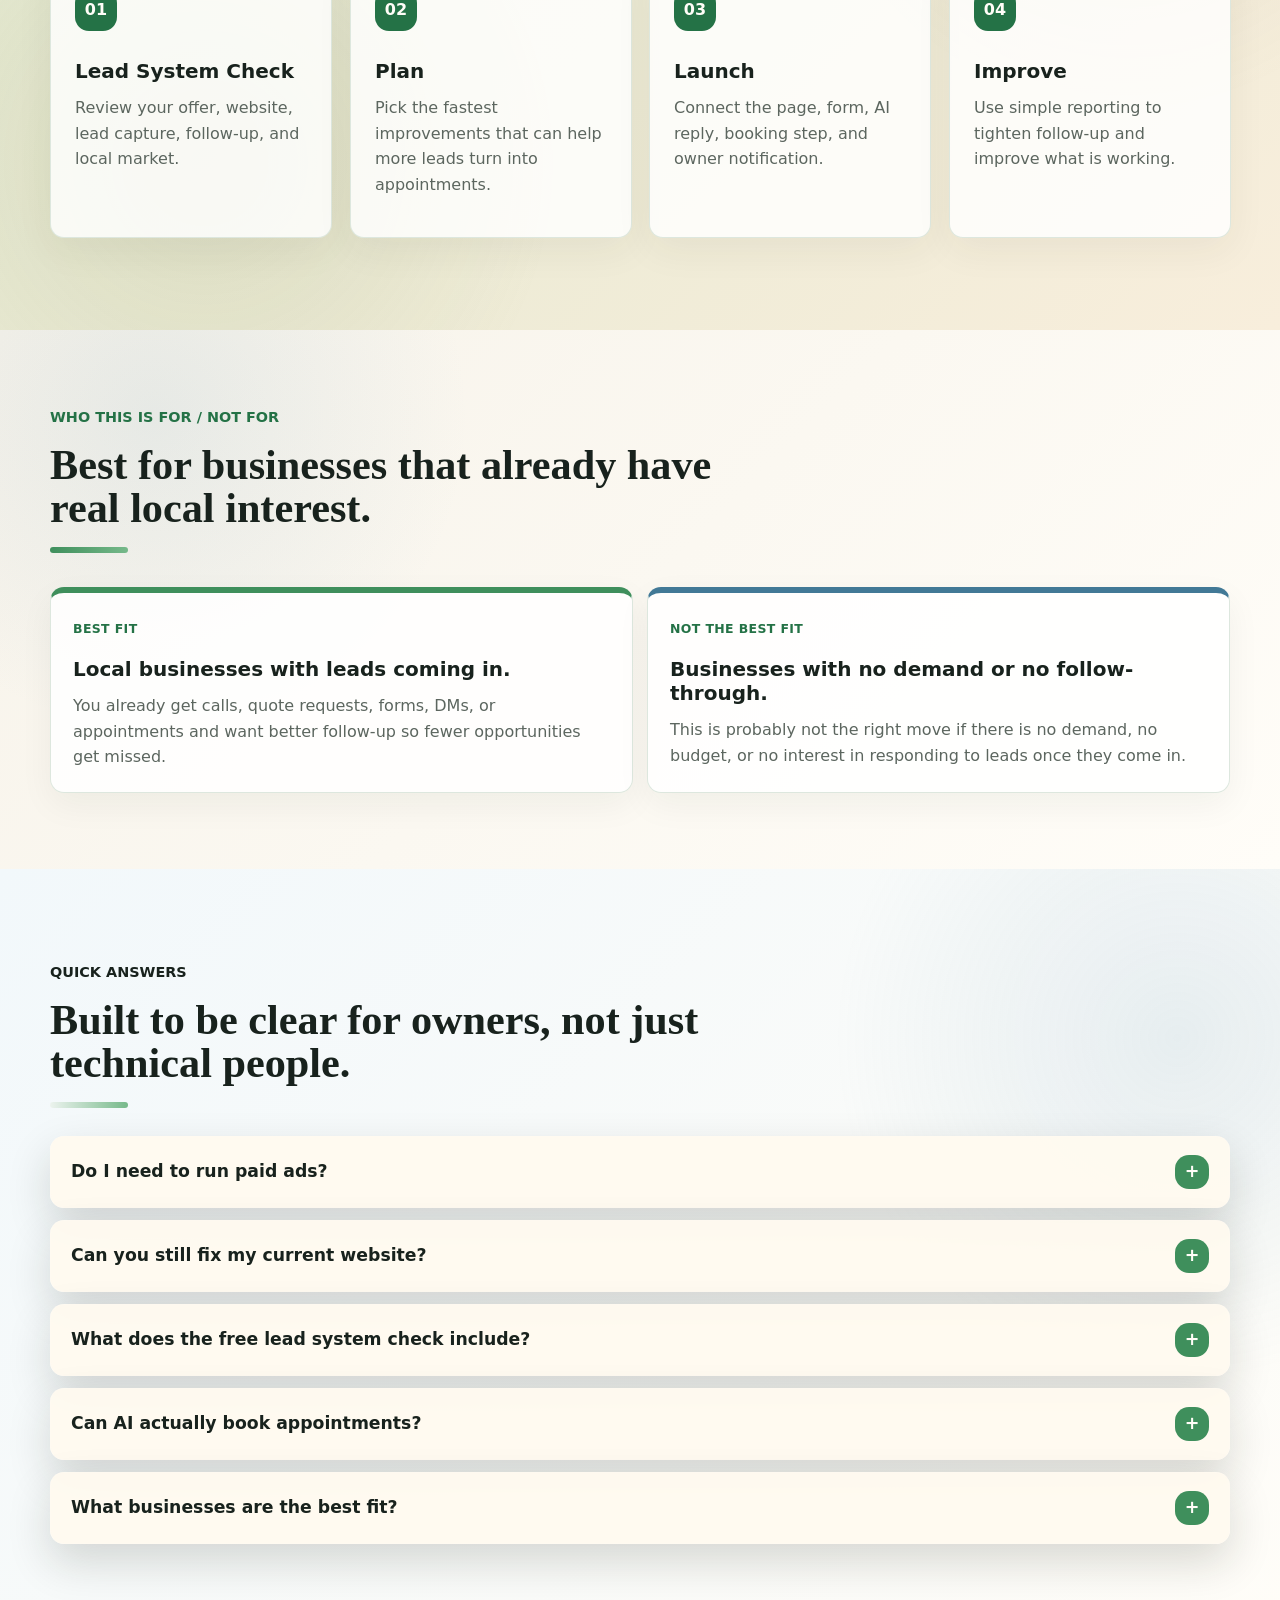
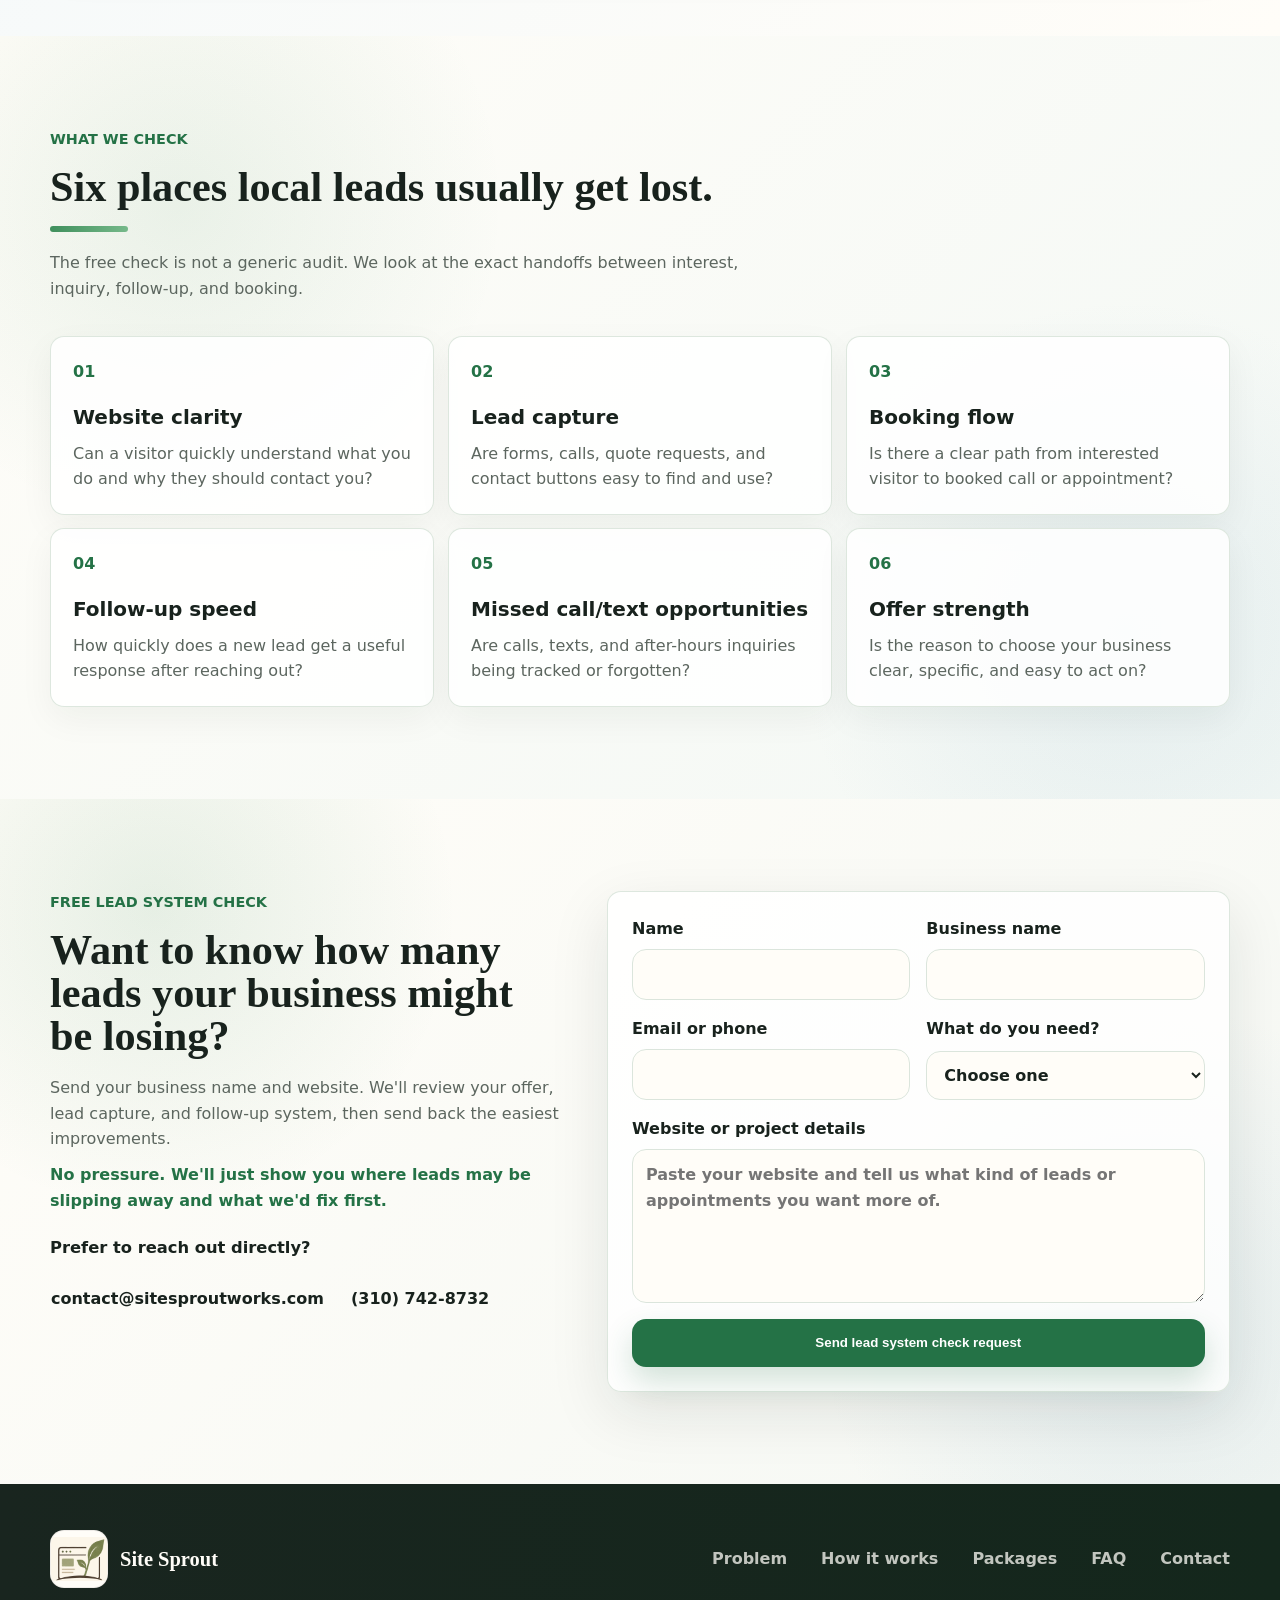
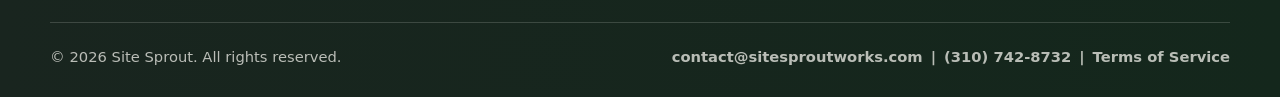
==== commit 7261696c: "Update footer layout" ====
--- a/index.html
+++ b/index.html
@@ -697,15 +697,28 @@
 
     <footer class="site-footer">
       <div class="footer-shell">
-        <a class="footer-brand" href="#top">
-          <img class="brand-logo" src="assets/site-sprout-icon.png" alt="Site Sprout logo" width="96" height="96">
-          <span>Site Sprout</span>
-        </a>
-        <p>Local lead capture, AI follow-up, and booked appointment systems.</p>
-        <div class="footer-contact" aria-label="Site Sprout contact information">
-          <a href="mailto:contact@sitesproutworks.com">contact@sitesproutworks.com</a>
-          <a href="tel:+13107428732">(310) 742-8732</a>
-          <a href="terms-of-service.html">Terms of Service</a>
+        <div class="footer-top">
+          <a class="footer-brand" href="#top">
+            <img class="brand-logo" src="assets/site-sprout-icon.png" alt="Site Sprout logo" width="96" height="96">
+            <span>Site Sprout</span>
+          </a>
+          <nav class="footer-nav" aria-label="Footer navigation">
+            <a href="#problem">Problem</a>
+            <a href="#services">How it works</a>
+            <a href="#packages">Packages</a>
+            <a href="#faq">FAQ</a>
+            <a href="#contact">Contact</a>
+          </nav>
+        </div>
+        <div class="footer-bottom">
+          <p>&copy; 2026 Site Sprout. All rights reserved.</p>
+          <div class="footer-contact" aria-label="Site Sprout contact information">
+            <a href="mailto:contact@sitesproutworks.com">contact@sitesproutworks.com</a>
+            <span aria-hidden="true">|</span>
+            <a href="tel:+13107428732">(310) 742-8732</a>
+            <span aria-hidden="true">|</span>
+            <a href="terms-of-service.html">Terms of Service</a>
+          </div>
         </div>
       </div>
     </footer>
--- a/styles.css
+++ b/styles.css
@@ -1642,19 +1642,57 @@
 .footer-shell {
   width: min(100% - 32px, var(--max));
   margin: 0 auto;
+  padding: 46px 0 28px;
+}
+
+.footer-top,
+.footer-bottom {
   display: flex;
   align-items: center;
   justify-content: space-between;
-  gap: 24px;
-  padding: 28px 0;
+  gap: 28px;
+}
+
+.footer-top {
+  padding-bottom: 34px;
+  border-bottom: 1px solid rgba(255, 253, 248, 0.16);
+}
+
+.footer-bottom {
+  padding-top: 22px;
+  color: rgba(255, 253, 248, 0.7);
+  font-size: 0.92rem;
 }
 
 .footer-brand img {
-  width: 64px;
-  height: 64px;
+  width: 58px;
+  height: 58px;
   object-fit: contain;
   background: var(--paper);
   border-radius: var(--radius);
+}
+
+.footer-brand span {
+  font-family: var(--display-font);
+  font-size: 1.28rem;
+}
+
+.footer-nav {
+  display: flex;
+  flex-wrap: wrap;
+  justify-content: flex-end;
+  gap: clamp(16px, 3vw, 34px);
+  color: rgba(255, 253, 248, 0.74);
+  font-weight: 700;
+}
+
+.footer-nav a {
+  transition: color 180ms ease, transform 180ms ease;
+}
+
+.footer-nav a:hover {
+  color: white;
+  transform: translate3d(0, -1px, 0);
 }
 
 .site-footer p {
@@ -1666,9 +1704,8 @@
   display: flex;
   flex-wrap: wrap;
   justify-content: flex-end;
-  gap: 16px;
-  color: rgba(255, 253, 248, 0.72);
-  font-size: 0.92rem;
+  gap: 8px;
+  color: rgba(255, 253, 248, 0.7);
   font-weight: 600;
 }
 
@@ -1849,9 +1886,14 @@
     grid-template-columns: 1fr;
   }
 
-  .footer-shell {
+  .footer-top,
+  .footer-bottom {
     align-items: flex-start;
     flex-direction: column;
+  }
+
+  .footer-nav {
+    justify-content: flex-start;
   }
 
   .footer-contact {
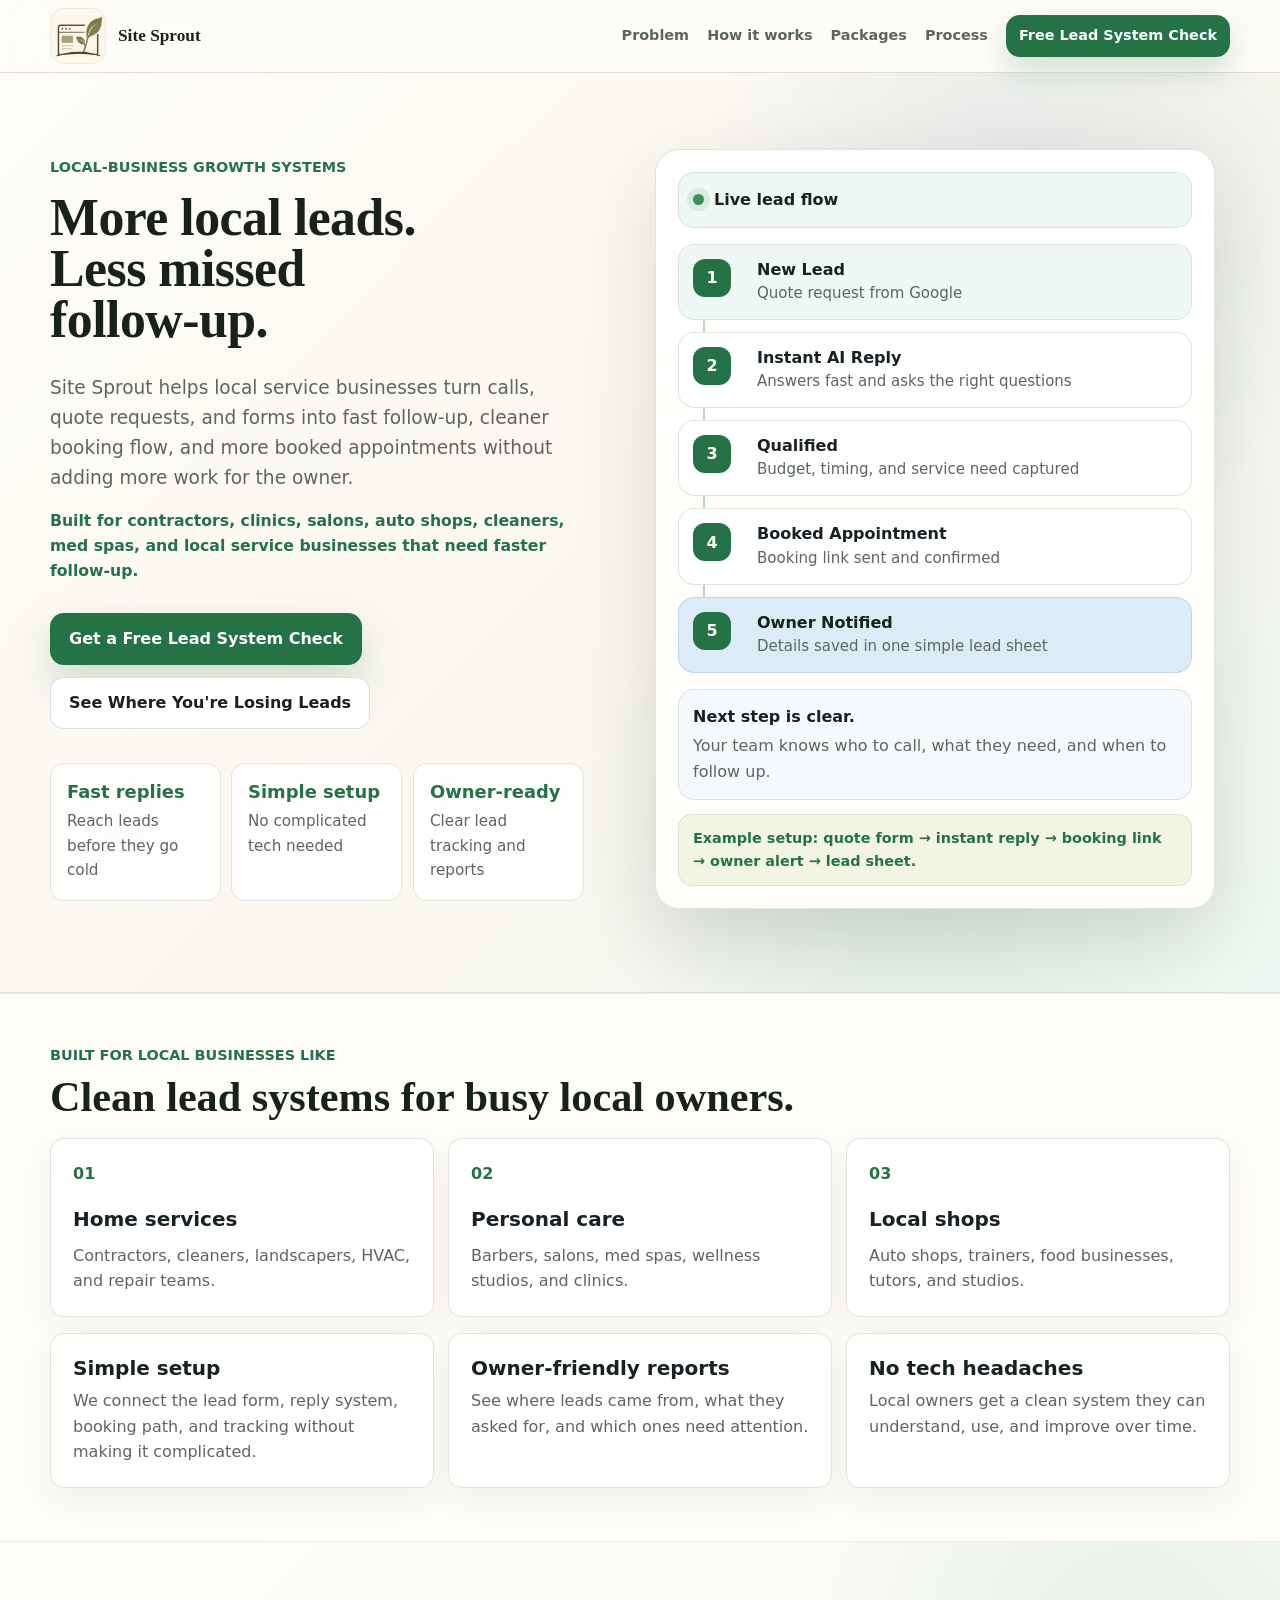
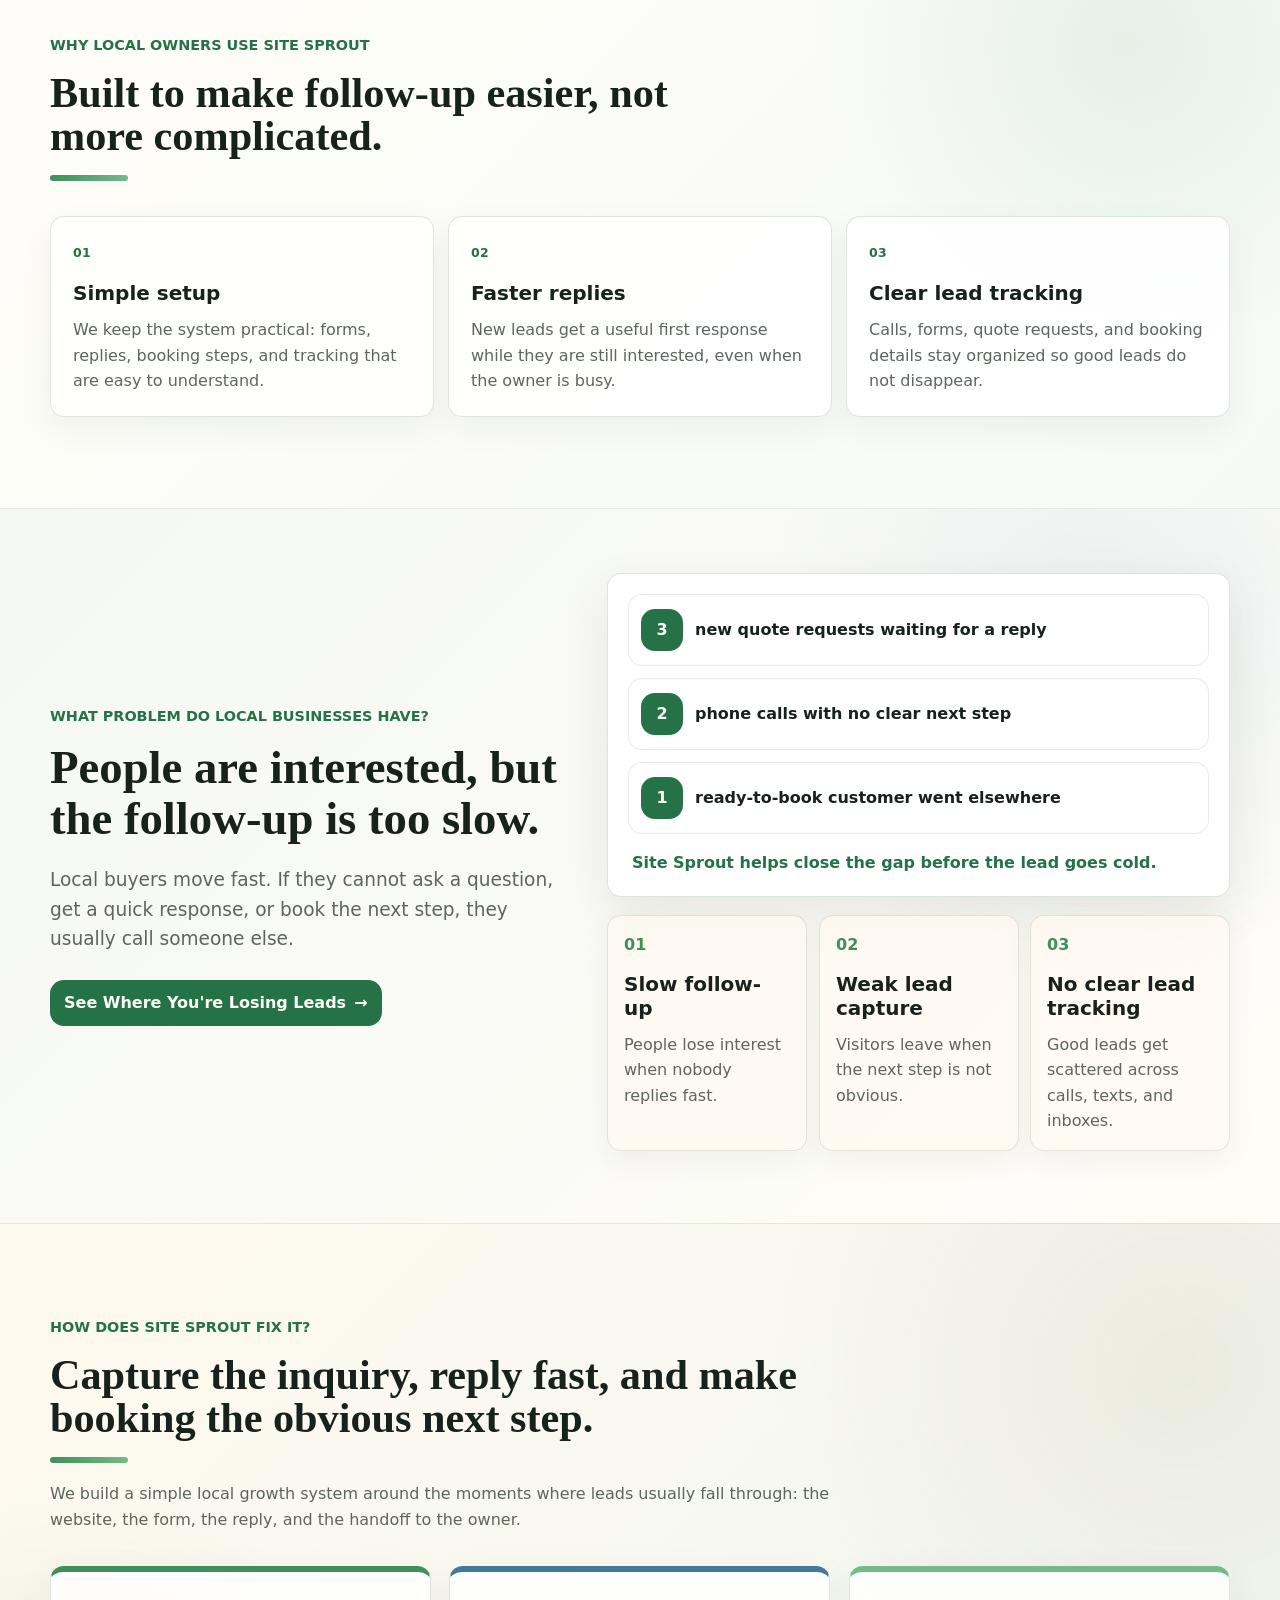
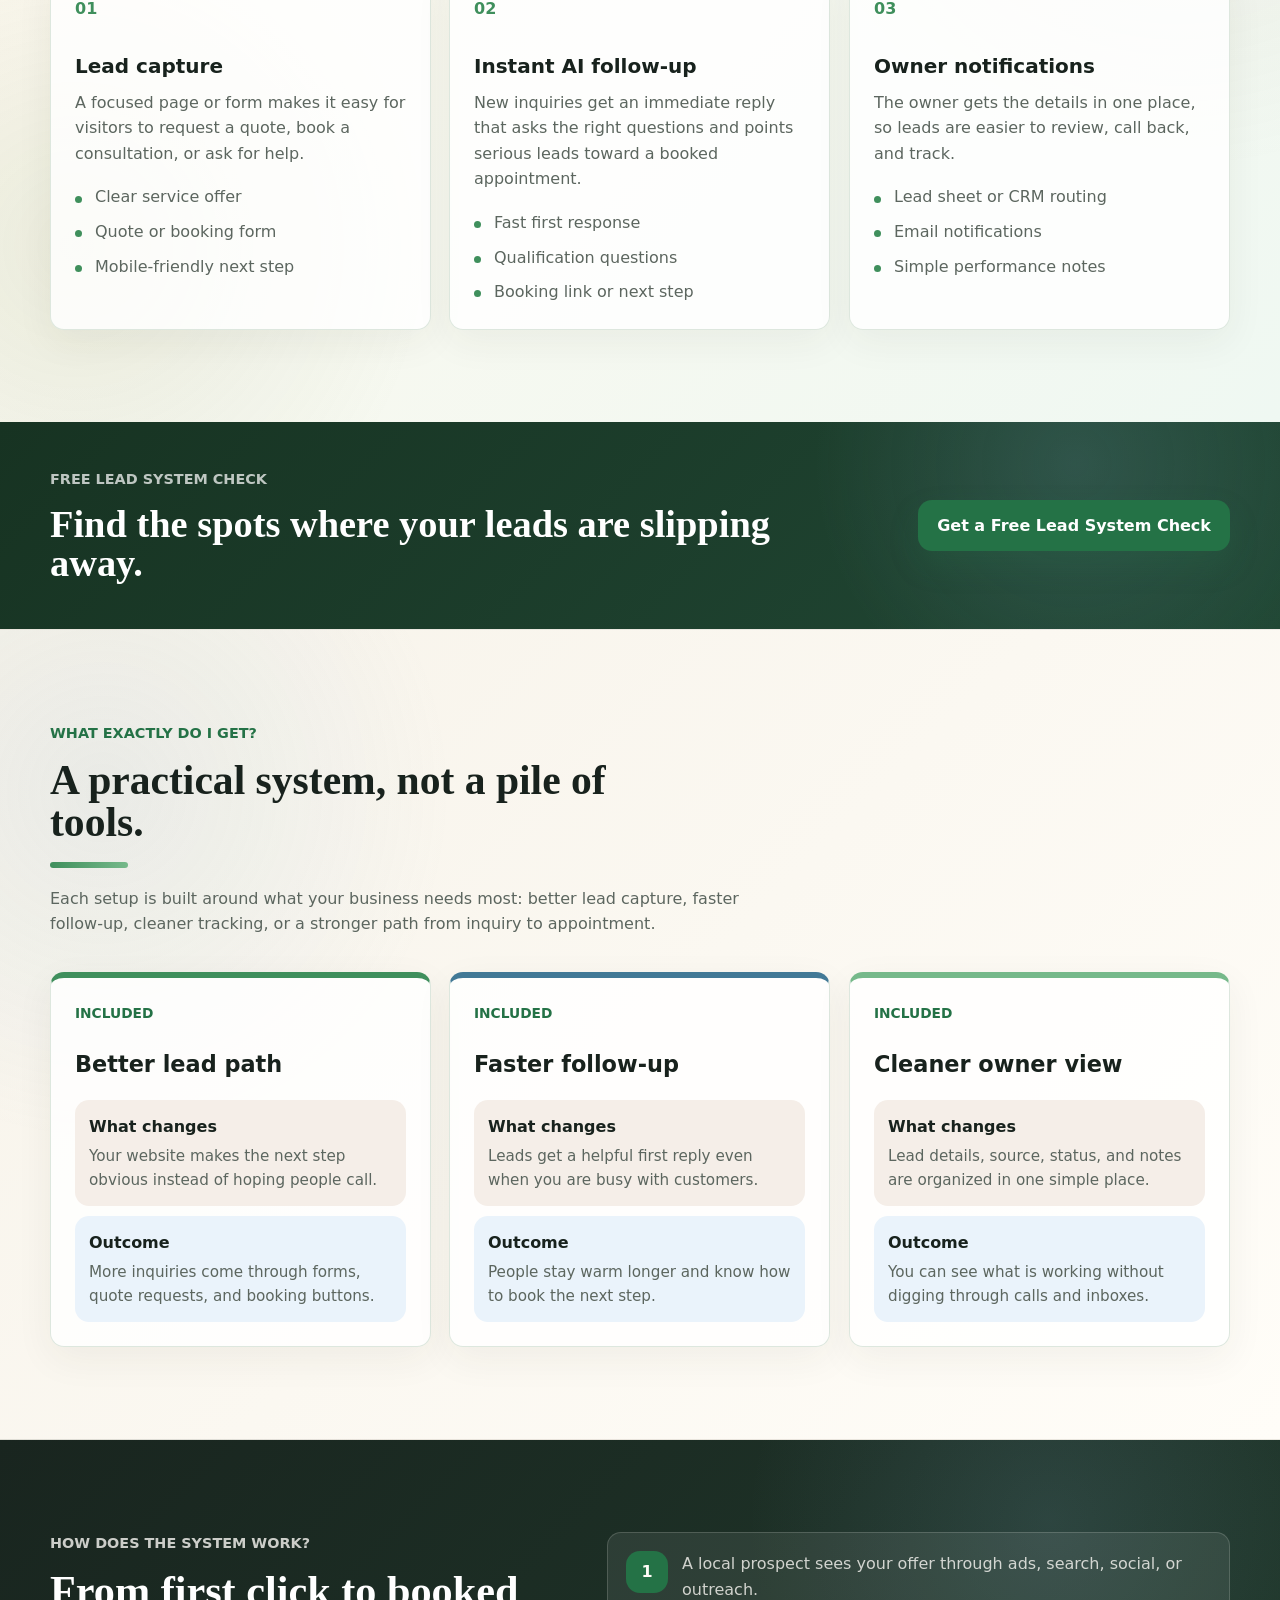
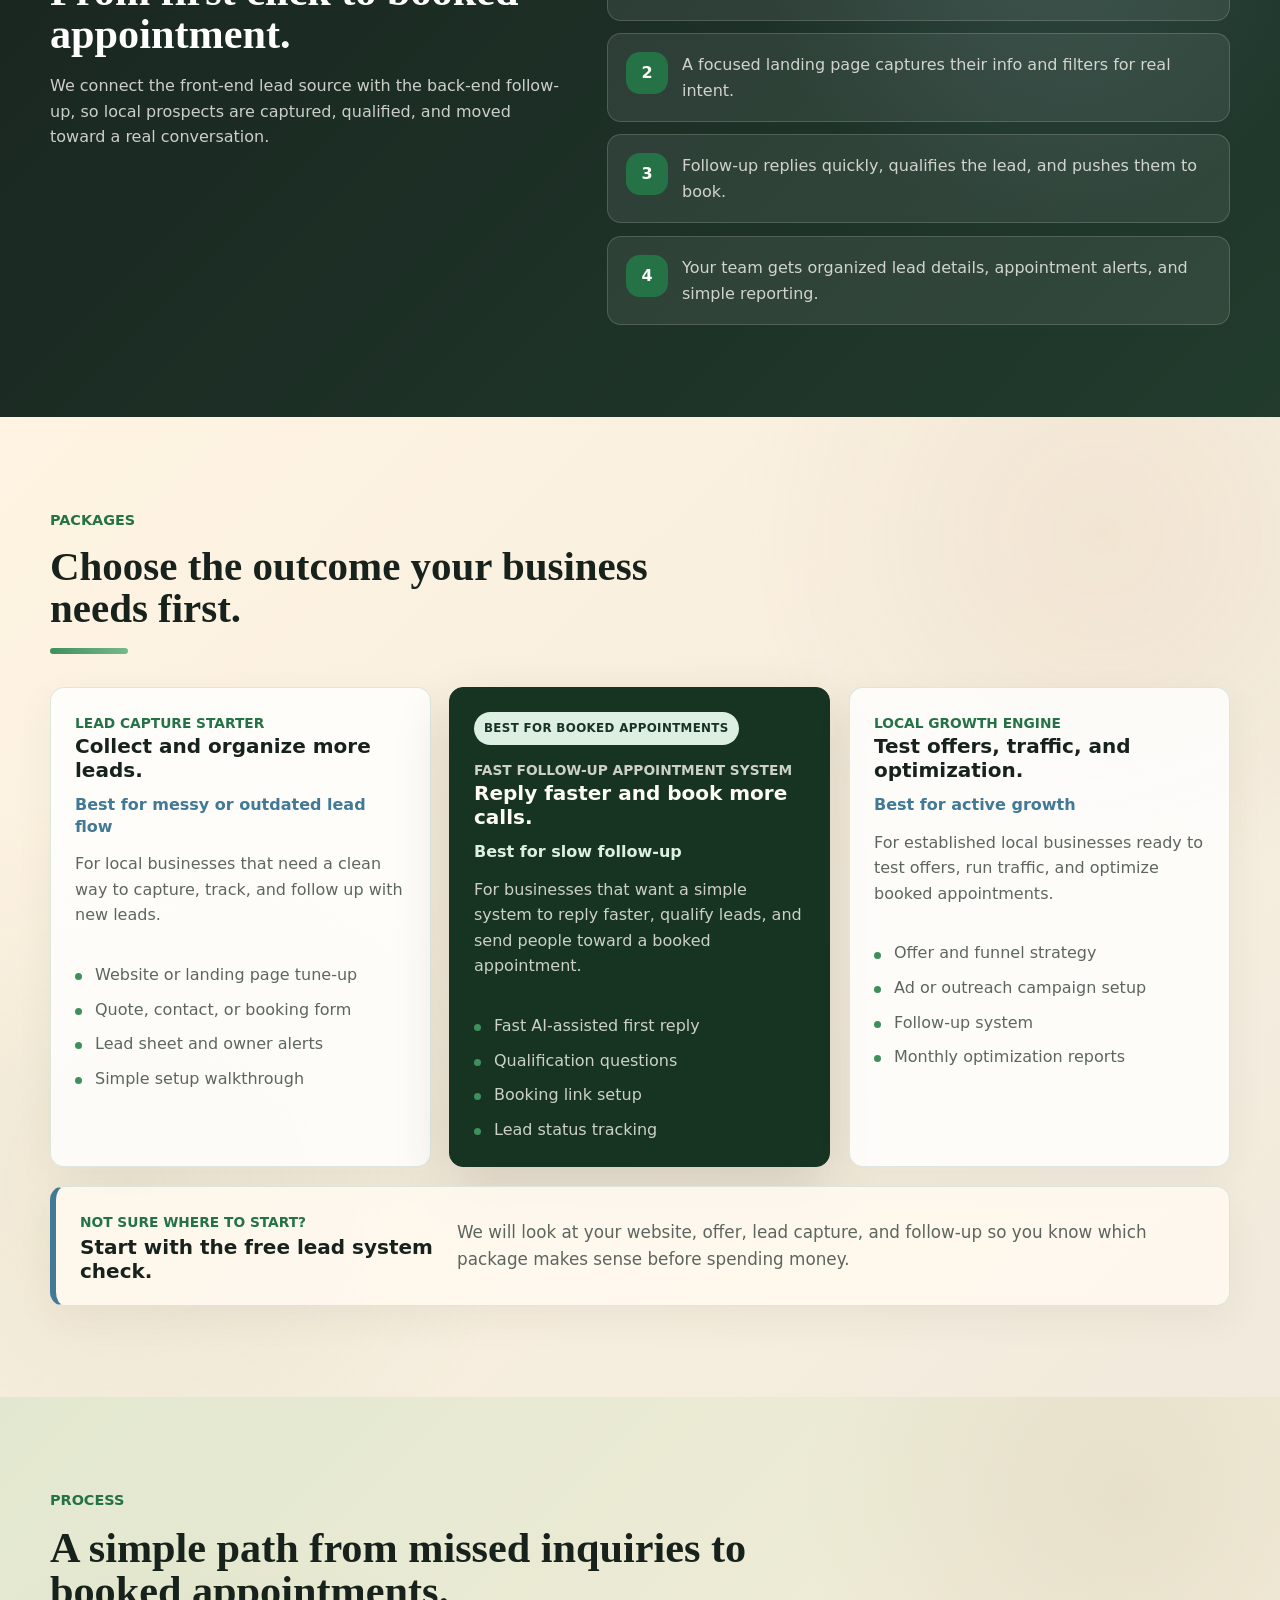
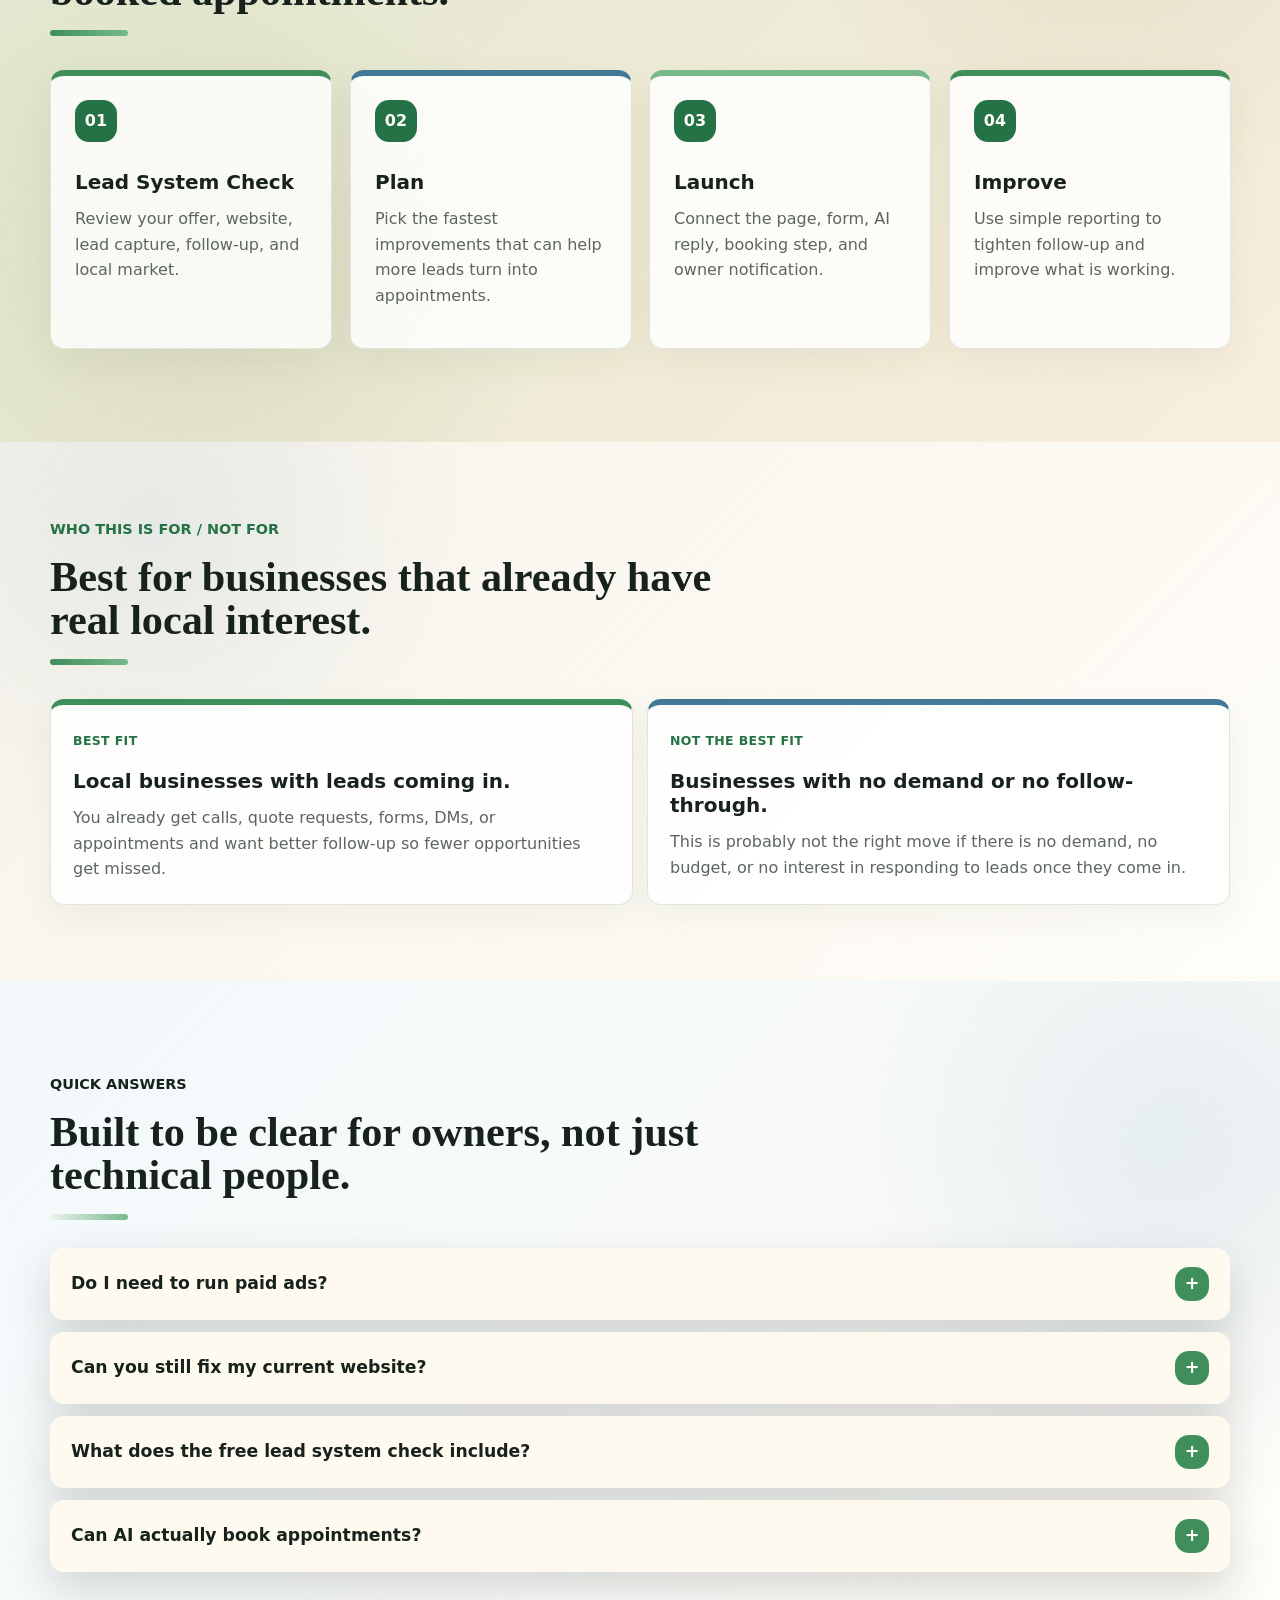
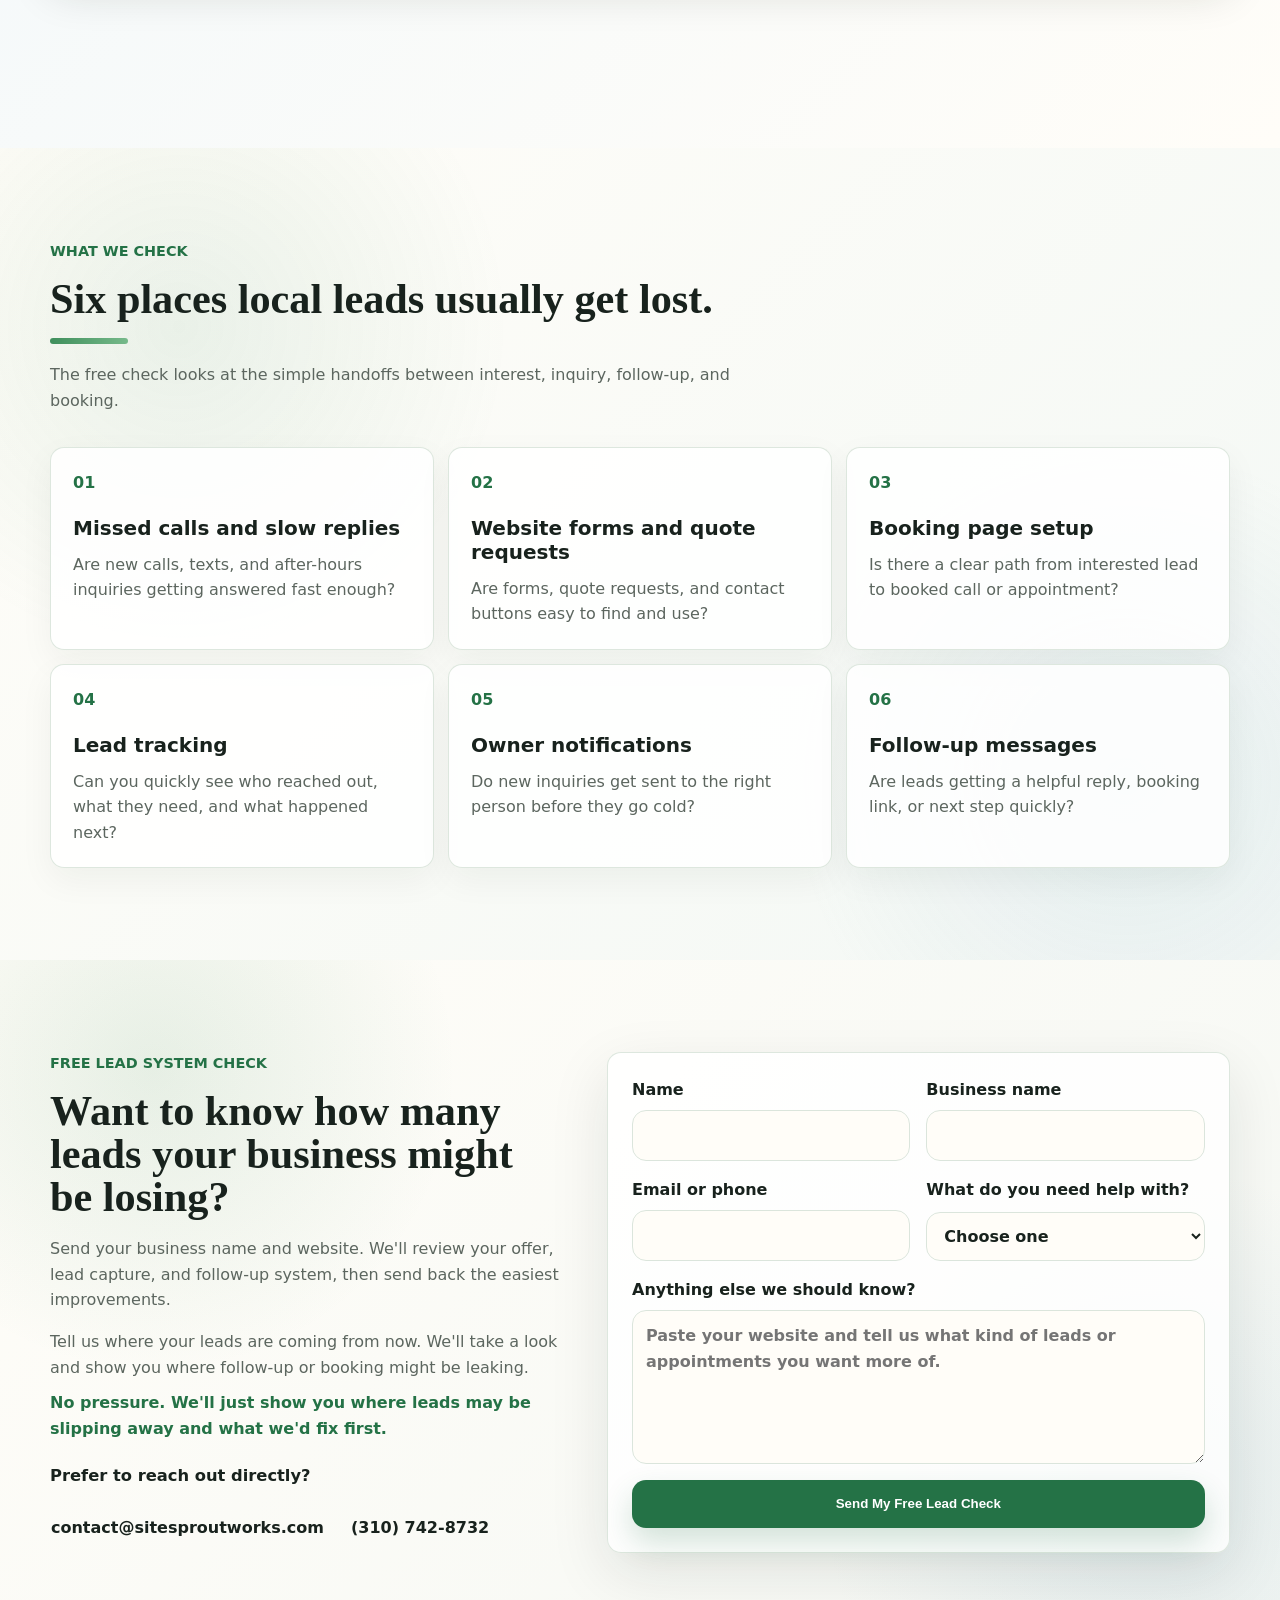
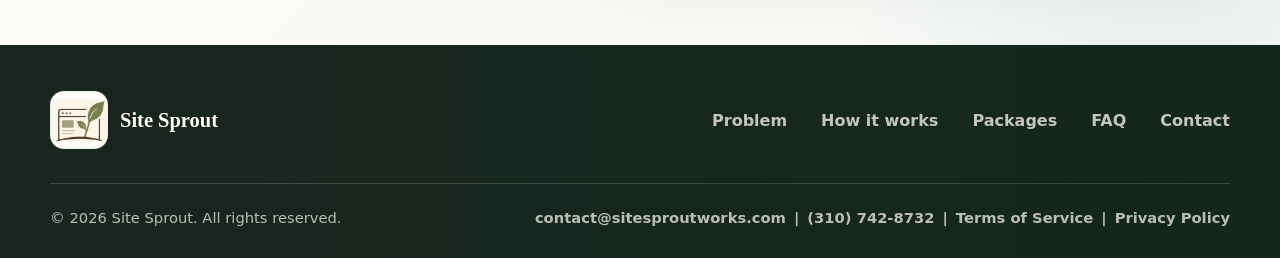
==== commit 15f883f5: "Refine lead check copy and policies" ====
--- a/index.html
+++ b/index.html
@@ -66,6 +66,10 @@
               requests, and forms into fast follow-up, cleaner booking flow, and
               more booked appointments without adding more work for the owner.
             </p>
+            <p class="hero-audience">
+              Built for contractors, clinics, salons, auto shops, cleaners, med
+              spas, and local service businesses that need faster follow-up.
+            </p>
 
             <div class="hero-actions">
               <a class="button primary" href="#contact">Get a Free Lead System Check</a>
@@ -135,6 +139,10 @@
                 <strong>Next step is clear.</strong>
                 <p>Your team knows who to call, what they need, and when to follow up.</p>
               </div>
+              <p class="lead-flow-example">
+                Example setup: quote form &rarr; instant reply &rarr; booking link
+                &rarr; owner alert &rarr; lead sheet.
+              </p>
             </div>
           </div>
         </div>
@@ -249,7 +257,7 @@
               </article>
               <article class="problem-card">
                 <span>03</span>
-                <h3>No backend system</h3>
+                <h3>No clear lead tracking</h3>
                 <p>Good leads get scattered across calls, texts, and inboxes.</p>
               </article>
             </div>
@@ -445,12 +453,12 @@
 
           <article class="package-card featured">
             <span class="package-badge">Best for booked appointments</span>
-            <span class="package-label">AI Appointment System</span>
+            <span class="package-label">Fast Follow-Up Appointment System</span>
             <h3>Reply faster and book more calls.</h3>
             <p class="price">Best for slow follow-up</p>
-            <p>For businesses that want leads contacted, qualified, and pushed toward a booked call faster.</p>
+            <p>For businesses that want a simple system to reply faster, qualify leads, and send people toward a booked appointment.</p>
             <ul>
-              <li>Instant AI first reply</li>
+              <li>Fast AI-assisted first reply</li>
               <li>Qualification questions</li>
               <li>Booking link setup</li>
               <li>Lead status tracking</li>
@@ -596,41 +604,41 @@
           <p class="eyebrow">What we check</p>
           <h2>Six places local leads usually get lost.</h2>
           <p>
-            The free check is not a generic audit. We look at the exact handoffs
-            between interest, inquiry, follow-up, and booking.
+            The free check looks at the simple handoffs between interest,
+            inquiry, follow-up, and booking.
           </p>
         </div>
 
         <div class="check-grid">
           <article class="check-card">
             <span>01</span>
-            <h3>Website clarity</h3>
-            <p>Can a visitor quickly understand what you do and why they should contact you?</p>
+            <h3>Missed calls and slow replies</h3>
+            <p>Are new calls, texts, and after-hours inquiries getting answered fast enough?</p>
           </article>
           <article class="check-card">
             <span>02</span>
-            <h3>Lead capture</h3>
-            <p>Are forms, calls, quote requests, and contact buttons easy to find and use?</p>
+            <h3>Website forms and quote requests</h3>
+            <p>Are forms, quote requests, and contact buttons easy to find and use?</p>
           </article>
           <article class="check-card">
             <span>03</span>
-            <h3>Booking flow</h3>
-            <p>Is there a clear path from interested visitor to booked call or appointment?</p>
+            <h3>Booking page setup</h3>
+            <p>Is there a clear path from interested lead to booked call or appointment?</p>
           </article>
           <article class="check-card">
             <span>04</span>
-            <h3>Follow-up speed</h3>
-            <p>How quickly does a new lead get a useful response after reaching out?</p>
+            <h3>Lead tracking</h3>
+            <p>Can you quickly see who reached out, what they need, and what happened next?</p>
           </article>
           <article class="check-card">
             <span>05</span>
-            <h3>Missed call/text opportunities</h3>
-            <p>Are calls, texts, and after-hours inquiries being tracked or forgotten?</p>
+            <h3>Owner notifications</h3>
+            <p>Do new inquiries get sent to the right person before they go cold?</p>
           </article>
           <article class="check-card">
             <span>06</span>
-            <h3>Offer strength</h3>
-            <p>Is the reason to choose your business clear, specific, and easy to act on?</p>
+            <h3>Follow-up messages</h3>
+            <p>Are leads getting a helpful reply, booking link, or next step quickly?</p>
           </article>
         </div>
       </section>
@@ -642,6 +650,10 @@
           <p>
             Send your business name and website. We'll review your offer, lead
             capture, and follow-up system, then send back the easiest improvements.
+          </p>
+          <p>
+            Tell us where your leads are coming from now. We'll take a look and
+            show you where follow-up or booking might be leaking.
           </p>
           <p class="reassurance-line">
             No pressure. We'll just show you where leads may be slipping away and
@@ -675,22 +687,22 @@
             <input name="email" type="text" autocomplete="email" required>
           </label>
           <label>
-            What do you need?
+            What do you need help with?
             <select name="need" required>
               <option value="">Choose one</option>
               <option>More calls or quote requests</option>
               <option>Website or landing page help</option>
               <option>Lead forms or booking</option>
               <option>Automatic follow-up</option>
-              <option>Backend automation</option>
+              <option>Lead tracking or owner alerts</option>
               <option>Not sure yet</option>
             </select>
           </label>
           <label class="full">
-            Website or project details
+            Anything else we should know?
             <textarea name="message" rows="5" placeholder="Paste your website and tell us what kind of leads or appointments you want more of." required></textarea>
           </label>
-          <button class="button primary full" type="submit">Send lead system check request</button>
+          <button class="button primary full" type="submit">Send My Free Lead Check</button>
         </form>
       </section>
     </main>
@@ -718,6 +730,8 @@
             <a href="tel:+13107428732">(310) 742-8732</a>
             <span aria-hidden="true">|</span>
             <a href="terms-of-service.html">Terms of Service</a>
+            <span aria-hidden="true">|</span>
+            <a href="privacy-policy.html">Privacy Policy</a>
           </div>
         </div>
       </div>
--- a/styles.css
+++ b/styles.css
@@ -2081,6 +2081,15 @@
   font-size: clamp(1.08rem, 1.45vw, 1.28rem);
 }
 
+.hero-audience {
+  max-width: 610px;
+  margin-top: -16px;
+  margin-bottom: 30px;
+  color: var(--olive-dark);
+  font-size: 0.98rem;
+  font-weight: 750;
+}
+
 .hero-metrics {
   max-width: 650px;
 }
@@ -2229,6 +2238,17 @@
   margin-bottom: 4px;
 }
 
+.lead-flow-example {
+  margin: 14px 0 0;
+  padding: 12px 14px;
+  color: var(--olive-dark);
+  background: rgba(237, 241, 220, 0.72);
+  border: 1px solid rgba(63, 143, 92, 0.14);
+  border-radius: 14px;
+  font-size: 0.9rem;
+  font-weight: 750;
+}
+
 .local-trust {
   background: #fffdf8;
 }
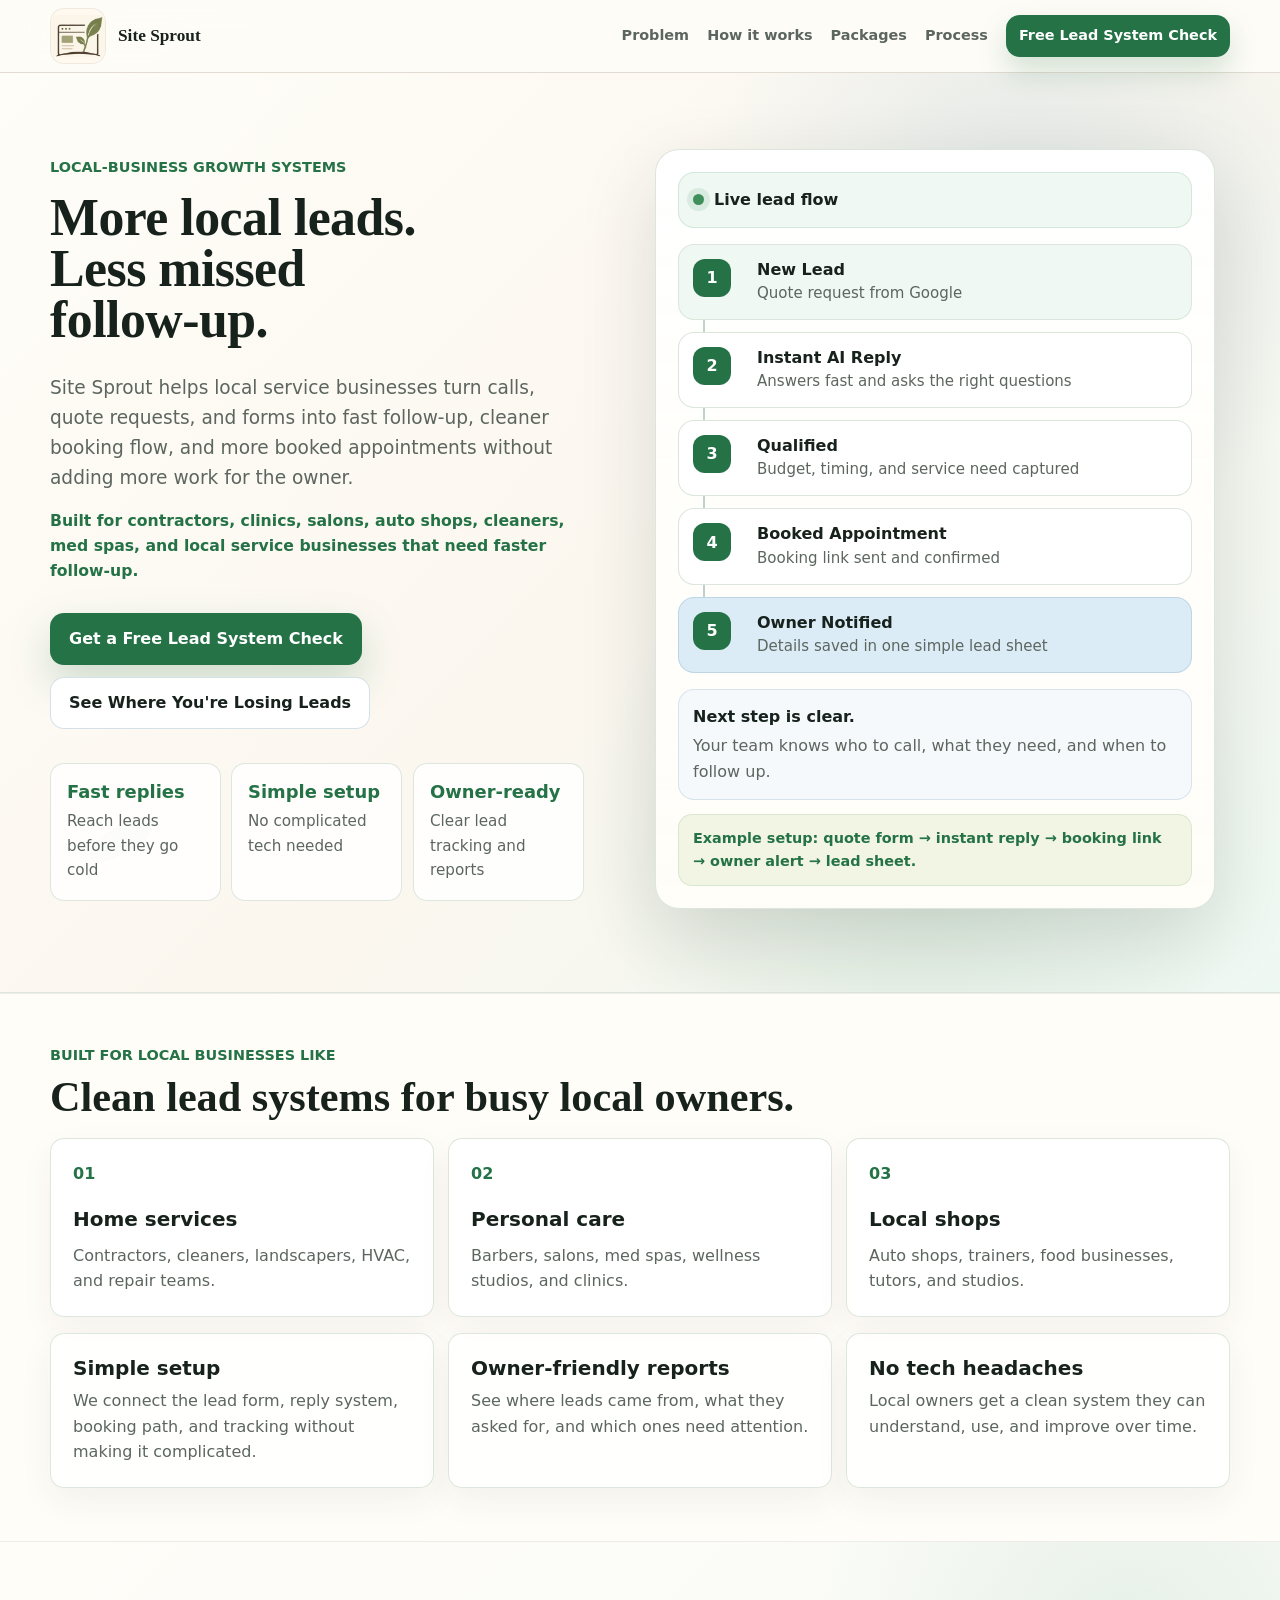
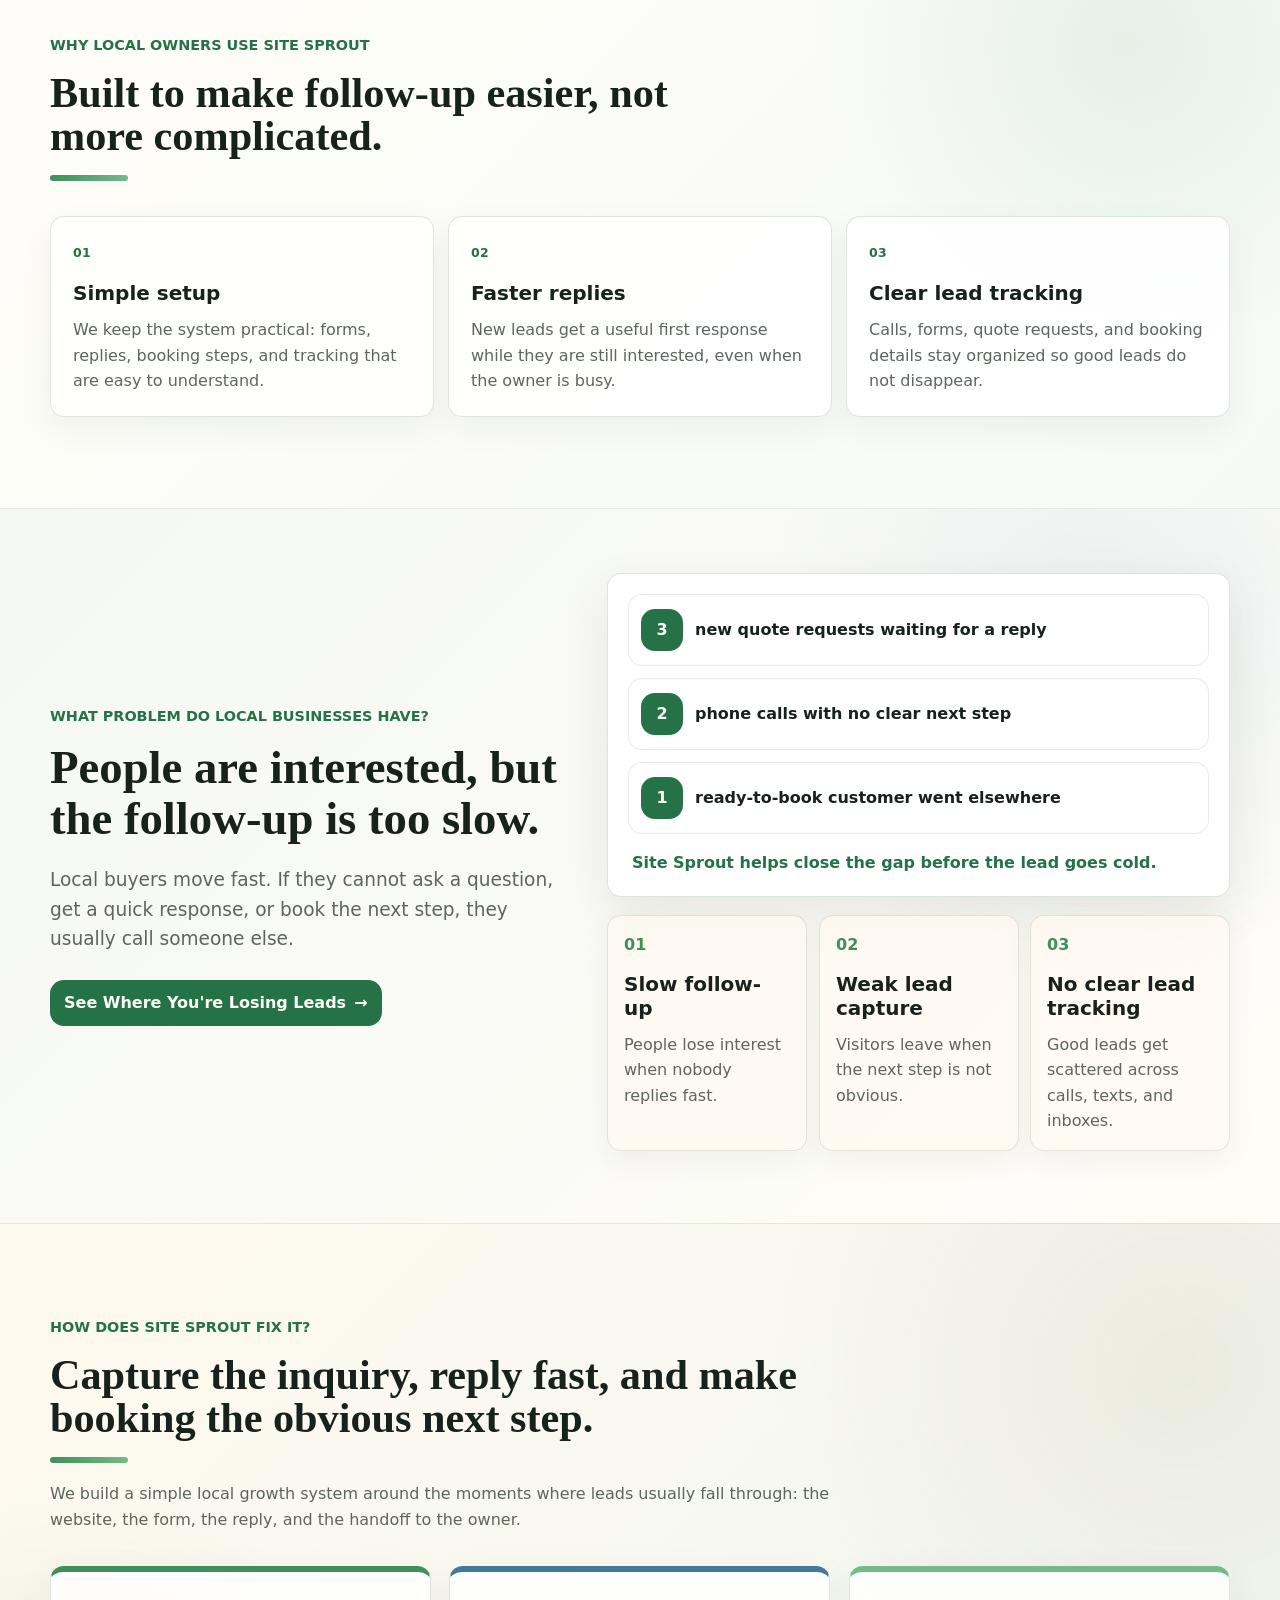
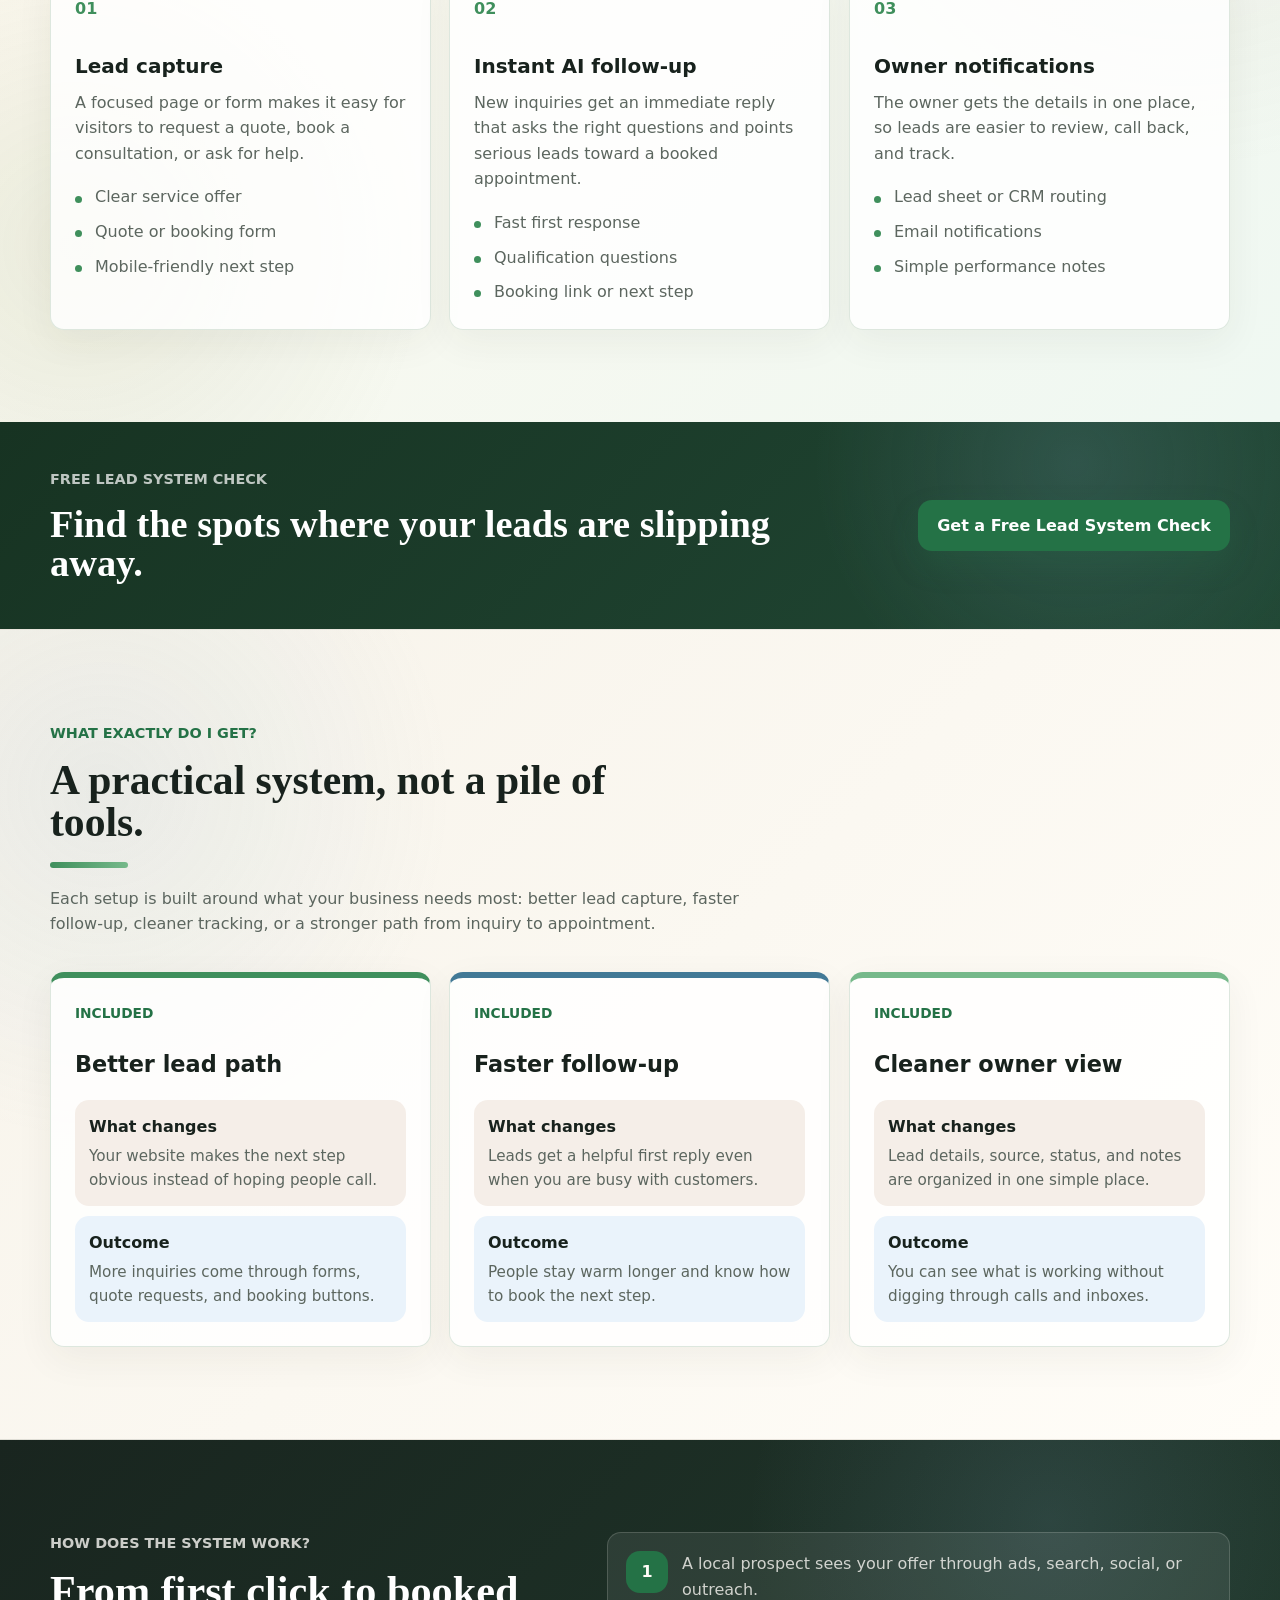
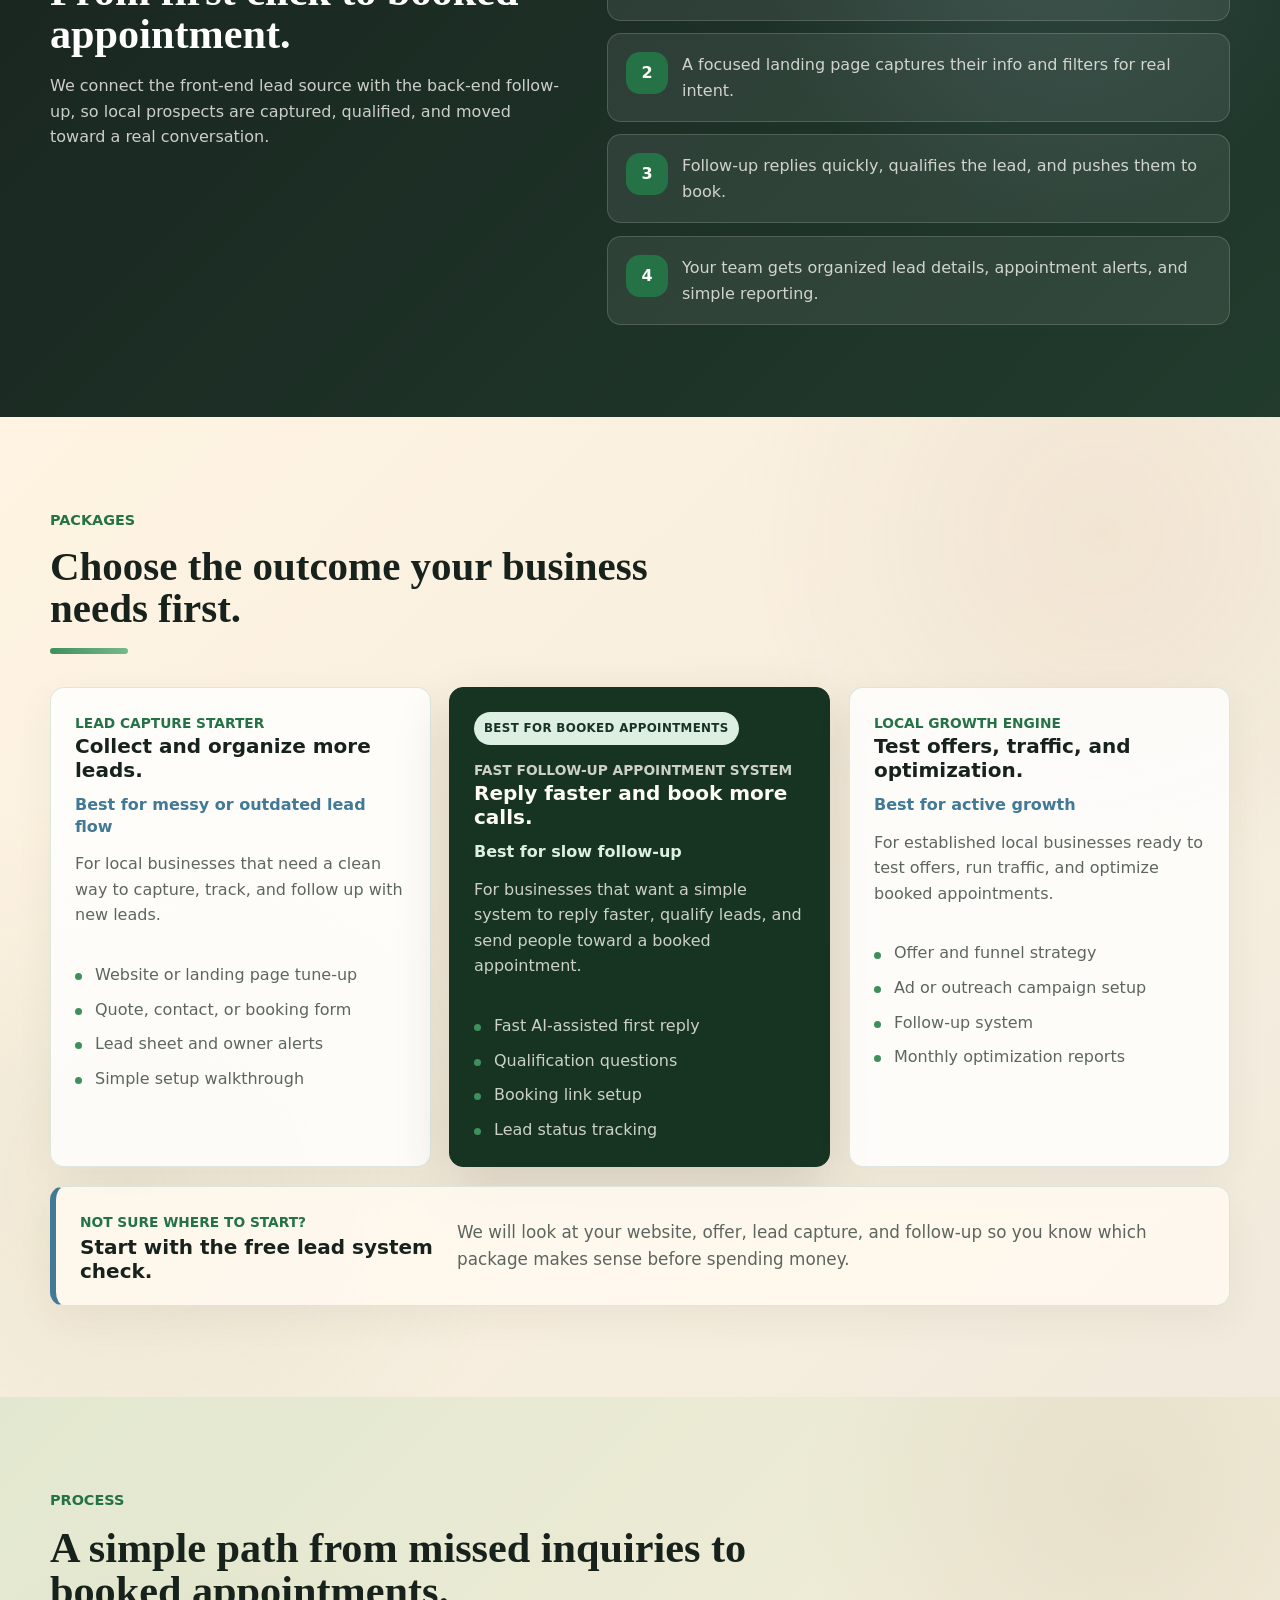
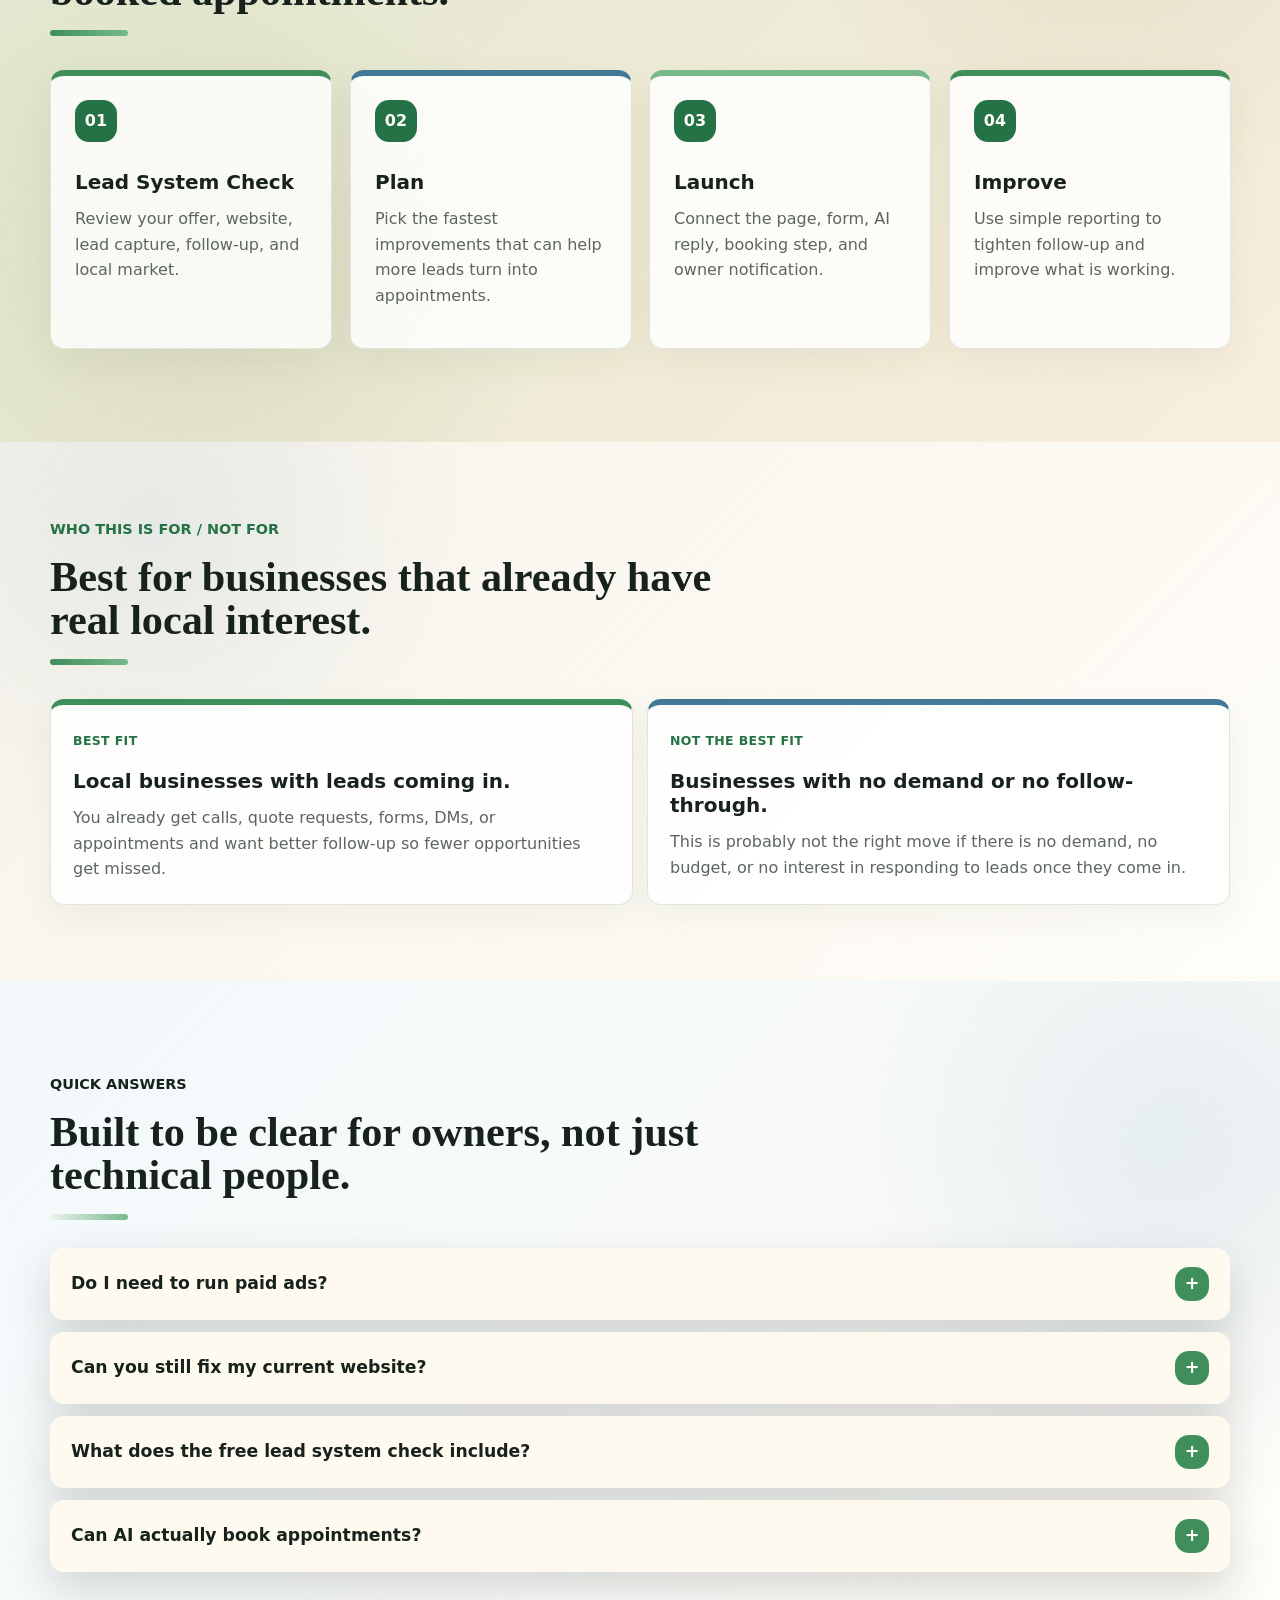
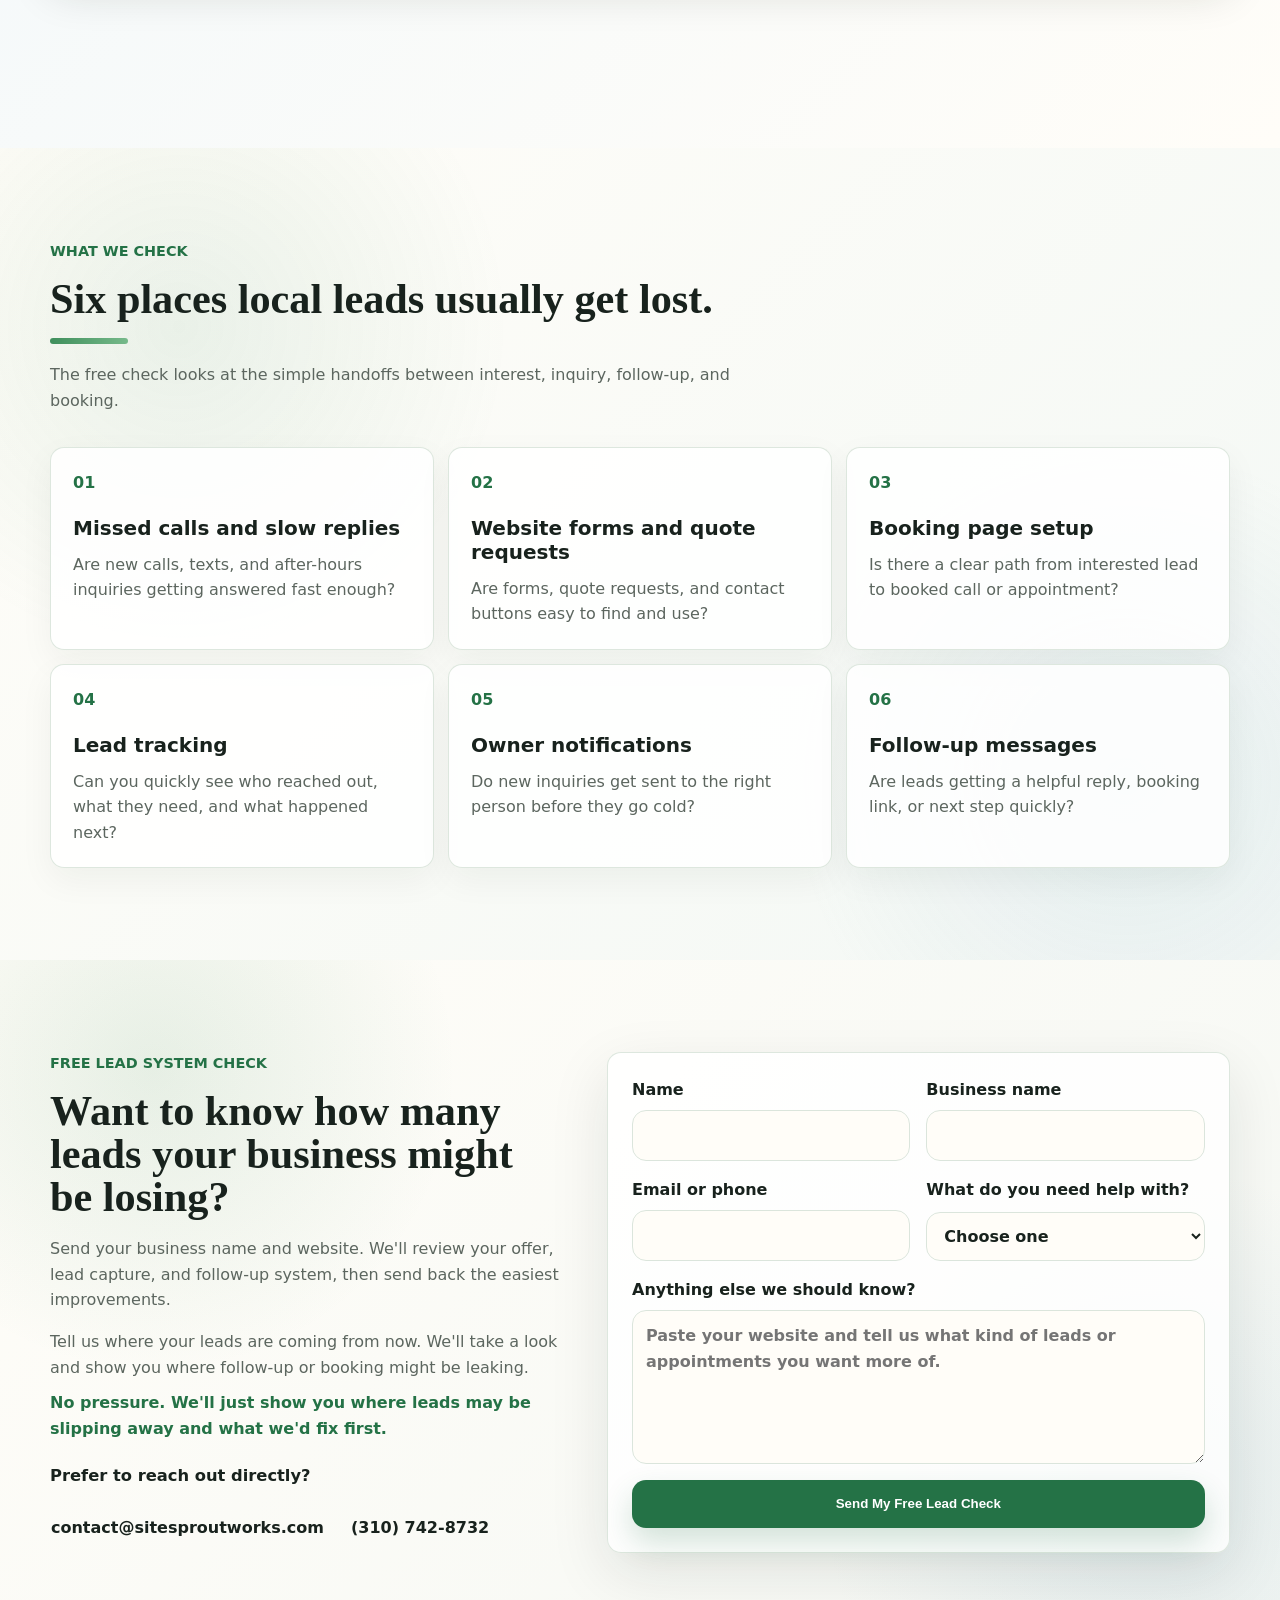
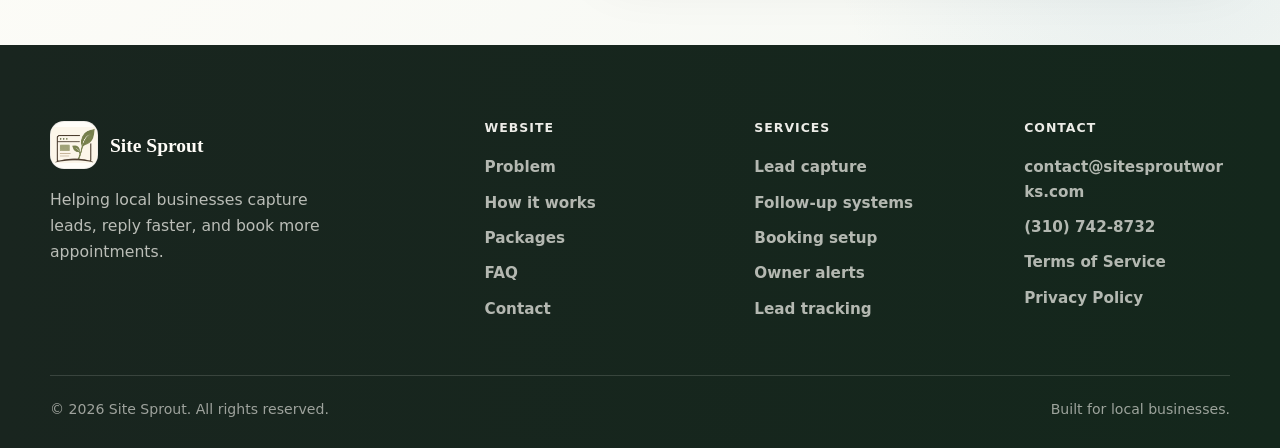
==== commit e39b5d7f: "Redesign site footer" ====
--- a/index.html
+++ b/index.html
@@ -17,7 +17,7 @@
 
       gtag('config', 'G-LKYJQQ8VSJ');
     </script>
-    <link rel="stylesheet" href="styles.css?v=20260629-hero-balanced">
+    <link rel="stylesheet" href="styles.css?v=20260701-premium-footer">
   </head>
   <body>
     <a class="skip-link" href="#main">Skip to content</a>
@@ -709,30 +709,41 @@
 
     <footer class="site-footer">
       <div class="footer-shell">
-        <div class="footer-top">
-          <a class="footer-brand" href="#top">
-            <img class="brand-logo" src="assets/site-sprout-icon.png" alt="Site Sprout logo" width="96" height="96">
-            <span>Site Sprout</span>
-          </a>
-          <nav class="footer-nav" aria-label="Footer navigation">
+        <div class="footer-main">
+          <div class="footer-brand-column">
+            <a class="footer-brand" href="#top">
+              <img class="brand-logo" src="assets/site-sprout-icon.png" alt="Site Sprout logo" width="96" height="96">
+              <span>Site Sprout</span>
+            </a>
+            <p>Helping local businesses capture leads, reply faster, and book more appointments.</p>
+          </div>
+          <nav class="footer-column" aria-label="Footer website navigation">
+            <h2>Website</h2>
             <a href="#problem">Problem</a>
             <a href="#services">How it works</a>
             <a href="#packages">Packages</a>
             <a href="#faq">FAQ</a>
             <a href="#contact">Contact</a>
           </nav>
+          <div class="footer-column">
+            <h2>Services</h2>
+            <span>Lead capture</span>
+            <span>Follow-up systems</span>
+            <span>Booking setup</span>
+            <span>Owner alerts</span>
+            <span>Lead tracking</span>
+          </div>
+          <div class="footer-column footer-contact" aria-label="Site Sprout contact information">
+            <h2>Contact</h2>
+            <a href="mailto:contact@sitesproutworks.com">contact@sitesproutworks.com</a>
+            <a href="tel:+13107428732">(310) 742-8732</a>
+            <a href="terms-of-service.html">Terms of Service</a>
+            <a href="privacy-policy.html">Privacy Policy</a>
+          </div>
         </div>
         <div class="footer-bottom">
           <p>&copy; 2026 Site Sprout. All rights reserved.</p>
-          <div class="footer-contact" aria-label="Site Sprout contact information">
-            <a href="mailto:contact@sitesproutworks.com">contact@sitesproutworks.com</a>
-            <span aria-hidden="true">|</span>
-            <a href="tel:+13107428732">(310) 742-8732</a>
-            <span aria-hidden="true">|</span>
-            <a href="terms-of-service.html">Terms of Service</a>
-            <span aria-hidden="true">|</span>
-            <a href="privacy-policy.html">Privacy Policy</a>
-          </div>
+          <p>Built for local businesses.</p>
         </div>
       </div>
     </footer>
--- a/styles.css
+++ b/styles.css
@@ -1642,31 +1642,19 @@
 .footer-shell {
   width: min(100% - 32px, var(--max));
   margin: 0 auto;
-  padding: 46px 0 28px;
-}
-
-.footer-top,
-.footer-bottom {
-  display: flex;
-  align-items: center;
-  justify-content: space-between;
-  gap: 28px;
-}
-
-.footer-top {
-  padding-bottom: 34px;
-  border-bottom: 1px solid rgba(255, 253, 248, 0.16);
-}
-
-.footer-bottom {
-  padding-top: 22px;
-  color: rgba(255, 253, 248, 0.7);
-  font-size: 0.92rem;
+  padding: clamp(54px, 7vw, 76px) 0 28px;
+}
+
+.footer-main {
+  display: grid;
+  grid-template-columns: minmax(240px, 1.35fr) repeat(3, minmax(130px, 0.75fr));
+  gap: clamp(30px, 5vw, 72px);
+  align-items: start;
 }
 
 .footer-brand img {
-  width: 58px;
-  height: 58px;
+  width: 48px;
+  height: 48px;
   object-fit: contain;
   background: var(--paper);
   border-radius: var(--radius);
@@ -1674,24 +1662,56 @@
 
 .footer-brand span {
   font-family: var(--display-font);
-  font-size: 1.28rem;
-}
-
-.footer-nav {
-  display: flex;
-  flex-wrap: wrap;
-  justify-content: flex-end;
-  gap: clamp(16px, 3vw, 34px);
-  color: rgba(255, 253, 248, 0.74);
-  font-weight: 700;
-}
-
-.footer-nav a {
-  transition: color 180ms ease, transform 180ms ease;
-}
-
-.footer-nav a:hover {
+  font-size: 1.22rem;
+}
+
+.footer-brand-column {
+  display: grid;
+  gap: 18px;
+  max-width: 330px;
+}
+
+.footer-brand-column p {
+  max-width: 300px;
+  font-size: 0.98rem;
+  line-height: 1.65;
+}
+
+.footer-column {
+  display: grid;
+  align-content: start;
+  gap: 11px;
+  color: rgba(255, 253, 248, 0.68);
+  font-size: 0.95rem;
+  font-weight: 600;
+}
+
+.footer-column h2 {
+  margin: 0 0 8px;
+  color: rgba(255, 253, 248, 0.92);
+  font-family: var(--body-font);
+  font-size: 0.78rem;
+  font-weight: 850;
+  letter-spacing: 0.08em;
+  line-height: 1.2;
+  text-transform: uppercase;
+}
+
+.footer-column a,
+.footer-column span {
+  color: rgba(255, 253, 248, 0.68);
+}
+
+.footer-column a {
+  text-decoration: underline;
+  text-decoration-color: transparent;
+  text-underline-offset: 4px;
+  transition: color 180ms ease, text-decoration-color 180ms ease, transform 180ms ease;
+}
+
+.footer-column a:hover {
   color: white;
+  text-decoration-color: rgba(255, 253, 248, 0.56);
   transform: translate3d(0, -1px, 0);
 }
 
@@ -1701,12 +1721,7 @@
 }
 
 .footer-contact {
-  display: flex;
-  flex-wrap: wrap;
-  justify-content: flex-end;
-  gap: 8px;
-  color: rgba(255, 253, 248, 0.7);
-  font-weight: 600;
+  word-break: break-word;
 }
 
 .footer-contact a,
@@ -1721,8 +1736,20 @@
   color: white;
 }
 
-.footer-service-area {
-  font-size: 0.9rem;
+.footer-bottom {
+  margin-top: clamp(38px, 5vw, 54px);
+  padding-top: 22px;
+  display: flex;
+  align-items: center;
+  justify-content: space-between;
+  gap: 20px;
+  color: rgba(255, 253, 248, 0.58);
+  border-top: 1px solid rgba(255, 253, 248, 0.14);
+  font-size: 0.88rem;
+}
+
+.footer-bottom p {
+  color: rgba(255, 253, 248, 0.58);
 }
 
 @media (max-width: 1040px) {
@@ -1886,18 +1913,14 @@
     grid-template-columns: 1fr;
   }
 
-  .footer-top,
+  .footer-main {
+    grid-template-columns: 1fr;
+    gap: 30px;
+  }
+
   .footer-bottom {
     align-items: flex-start;
     flex-direction: column;
-  }
-
-  .footer-nav {
-    justify-content: flex-start;
-  }
-
-  .footer-contact {
-    justify-content: flex-start;
   }
 }
 
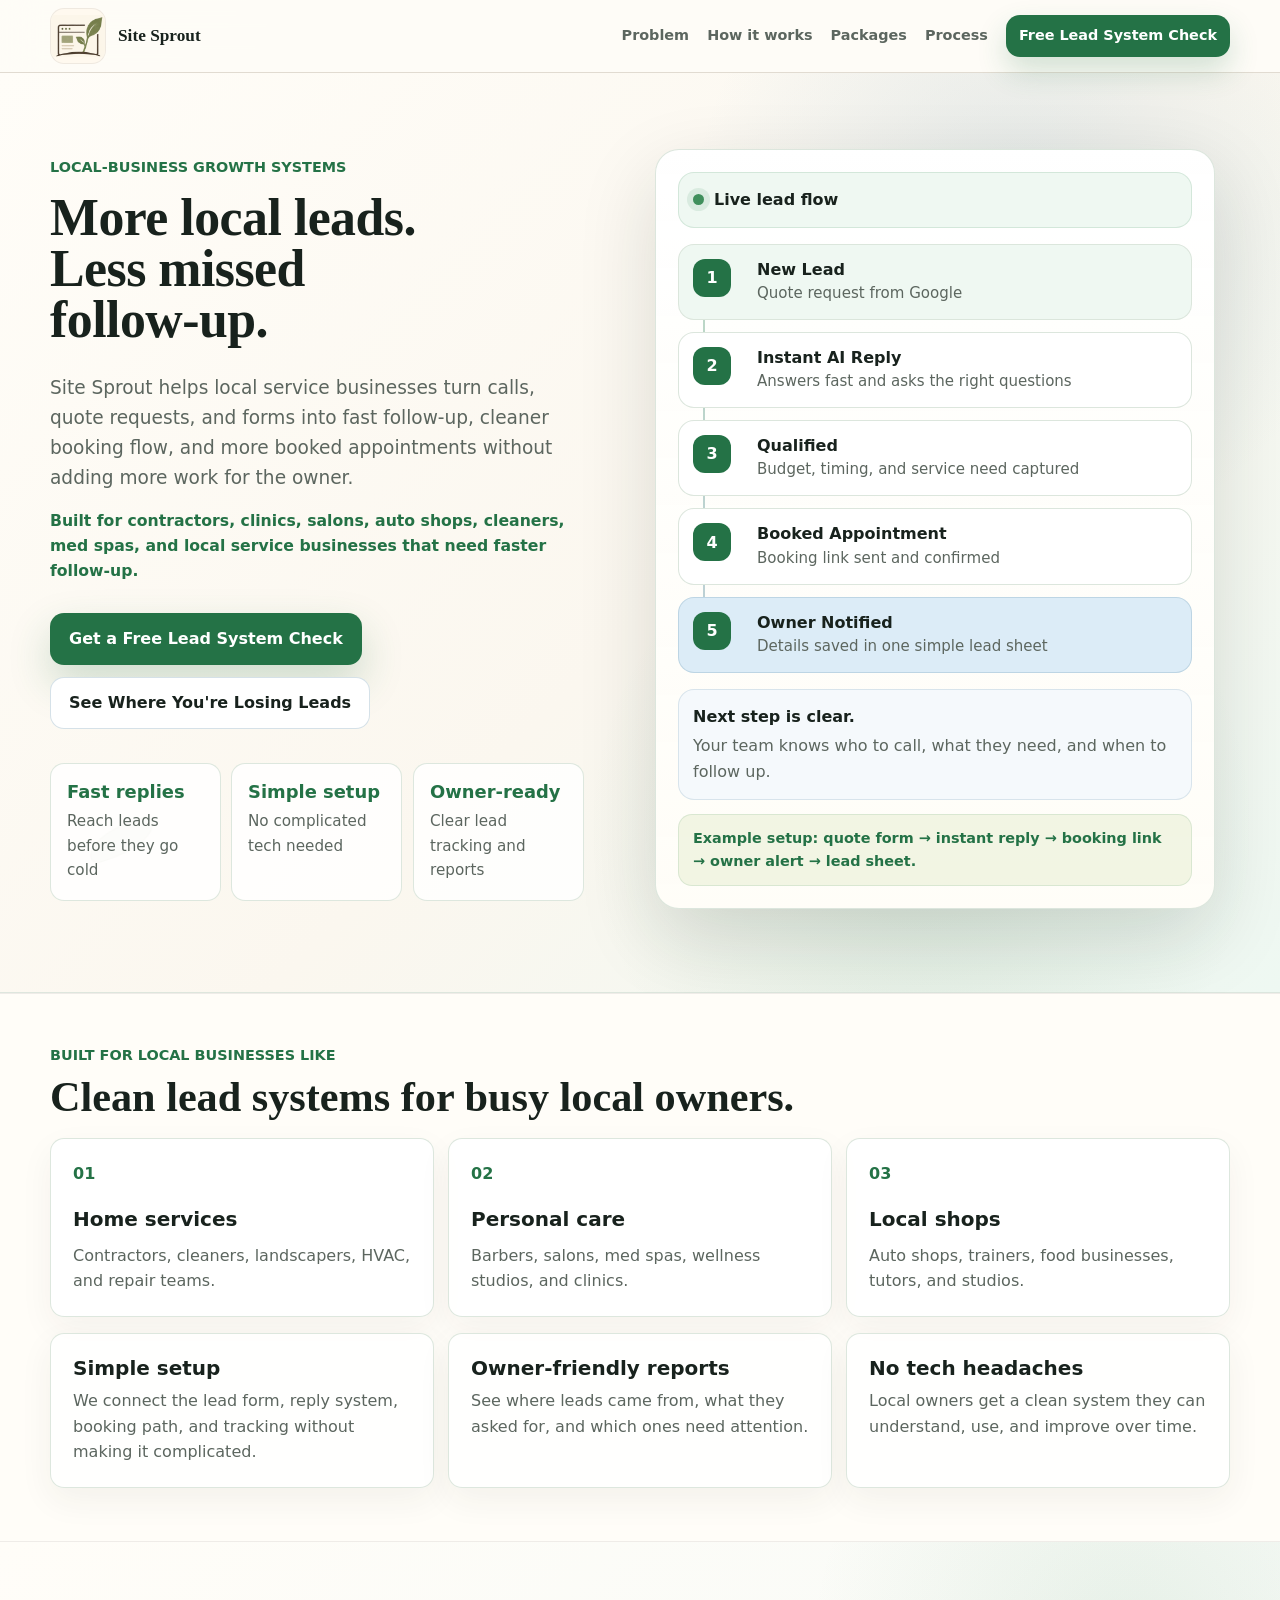
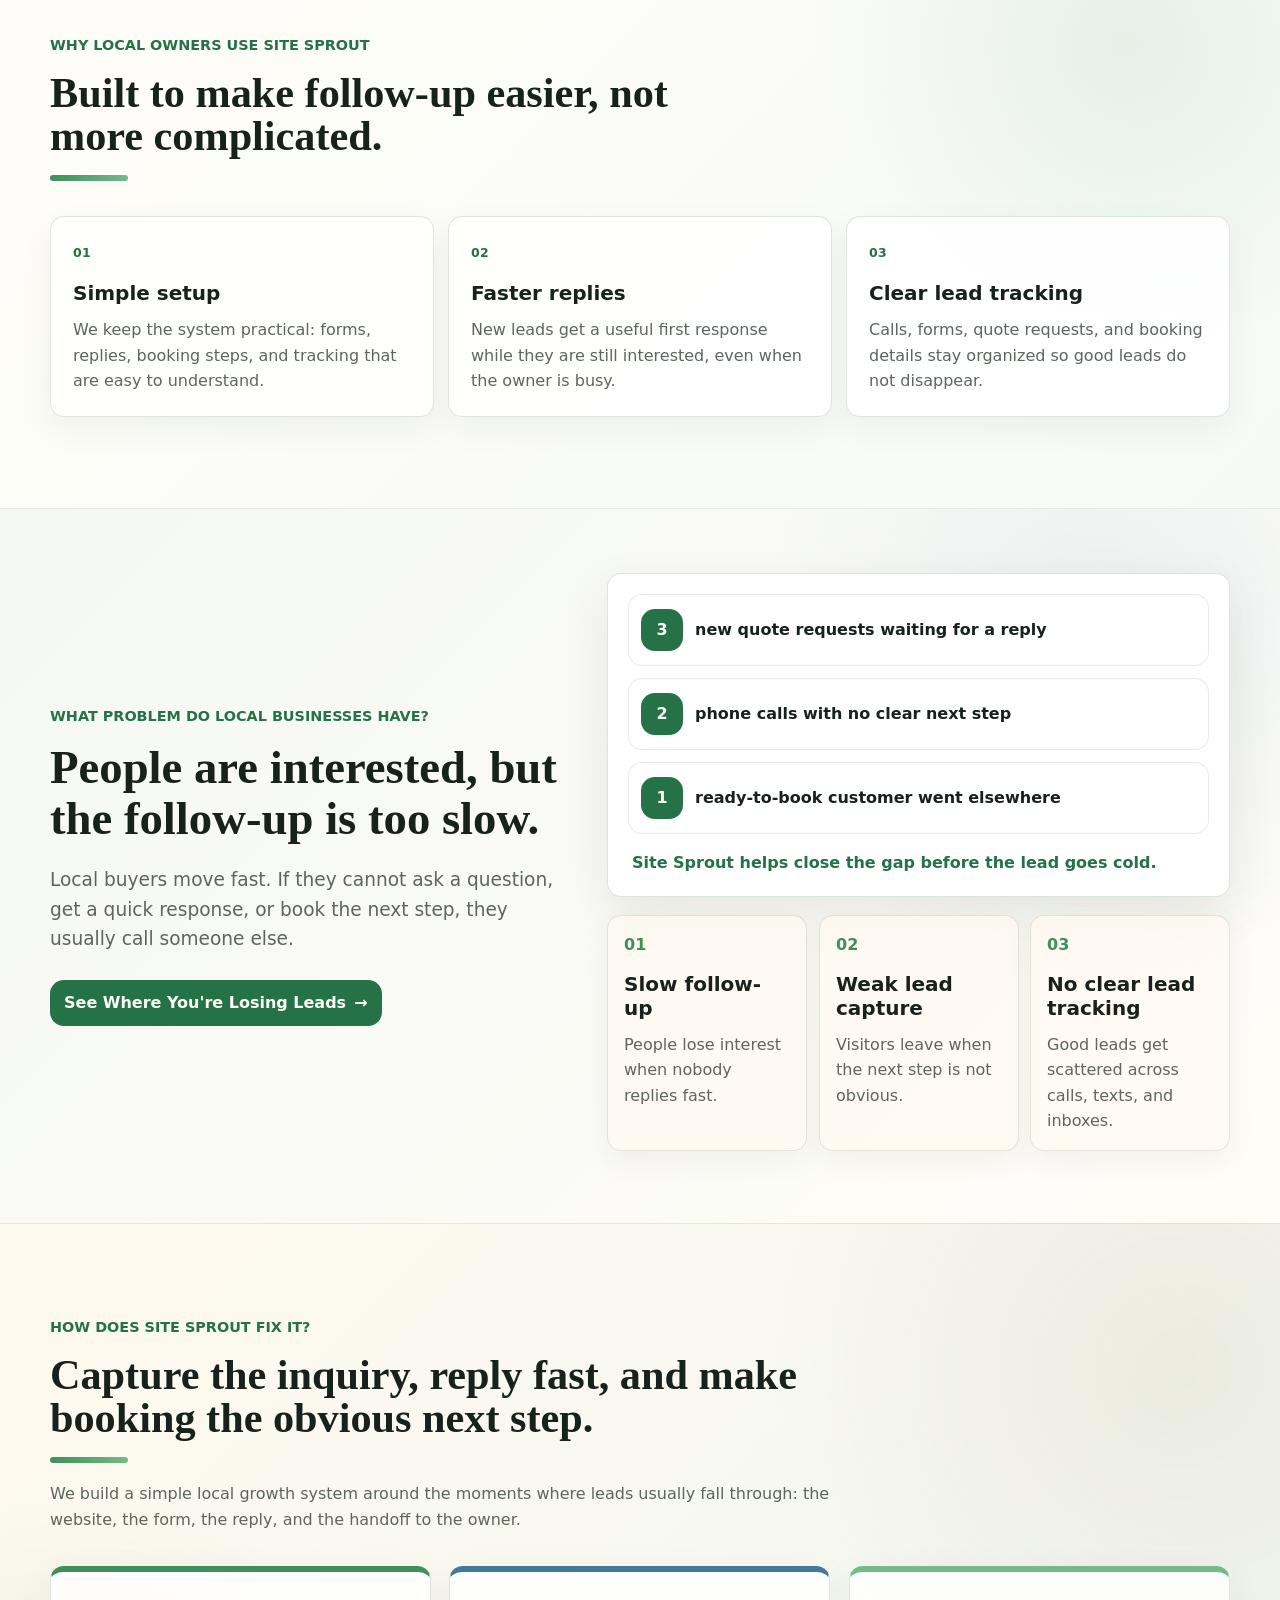
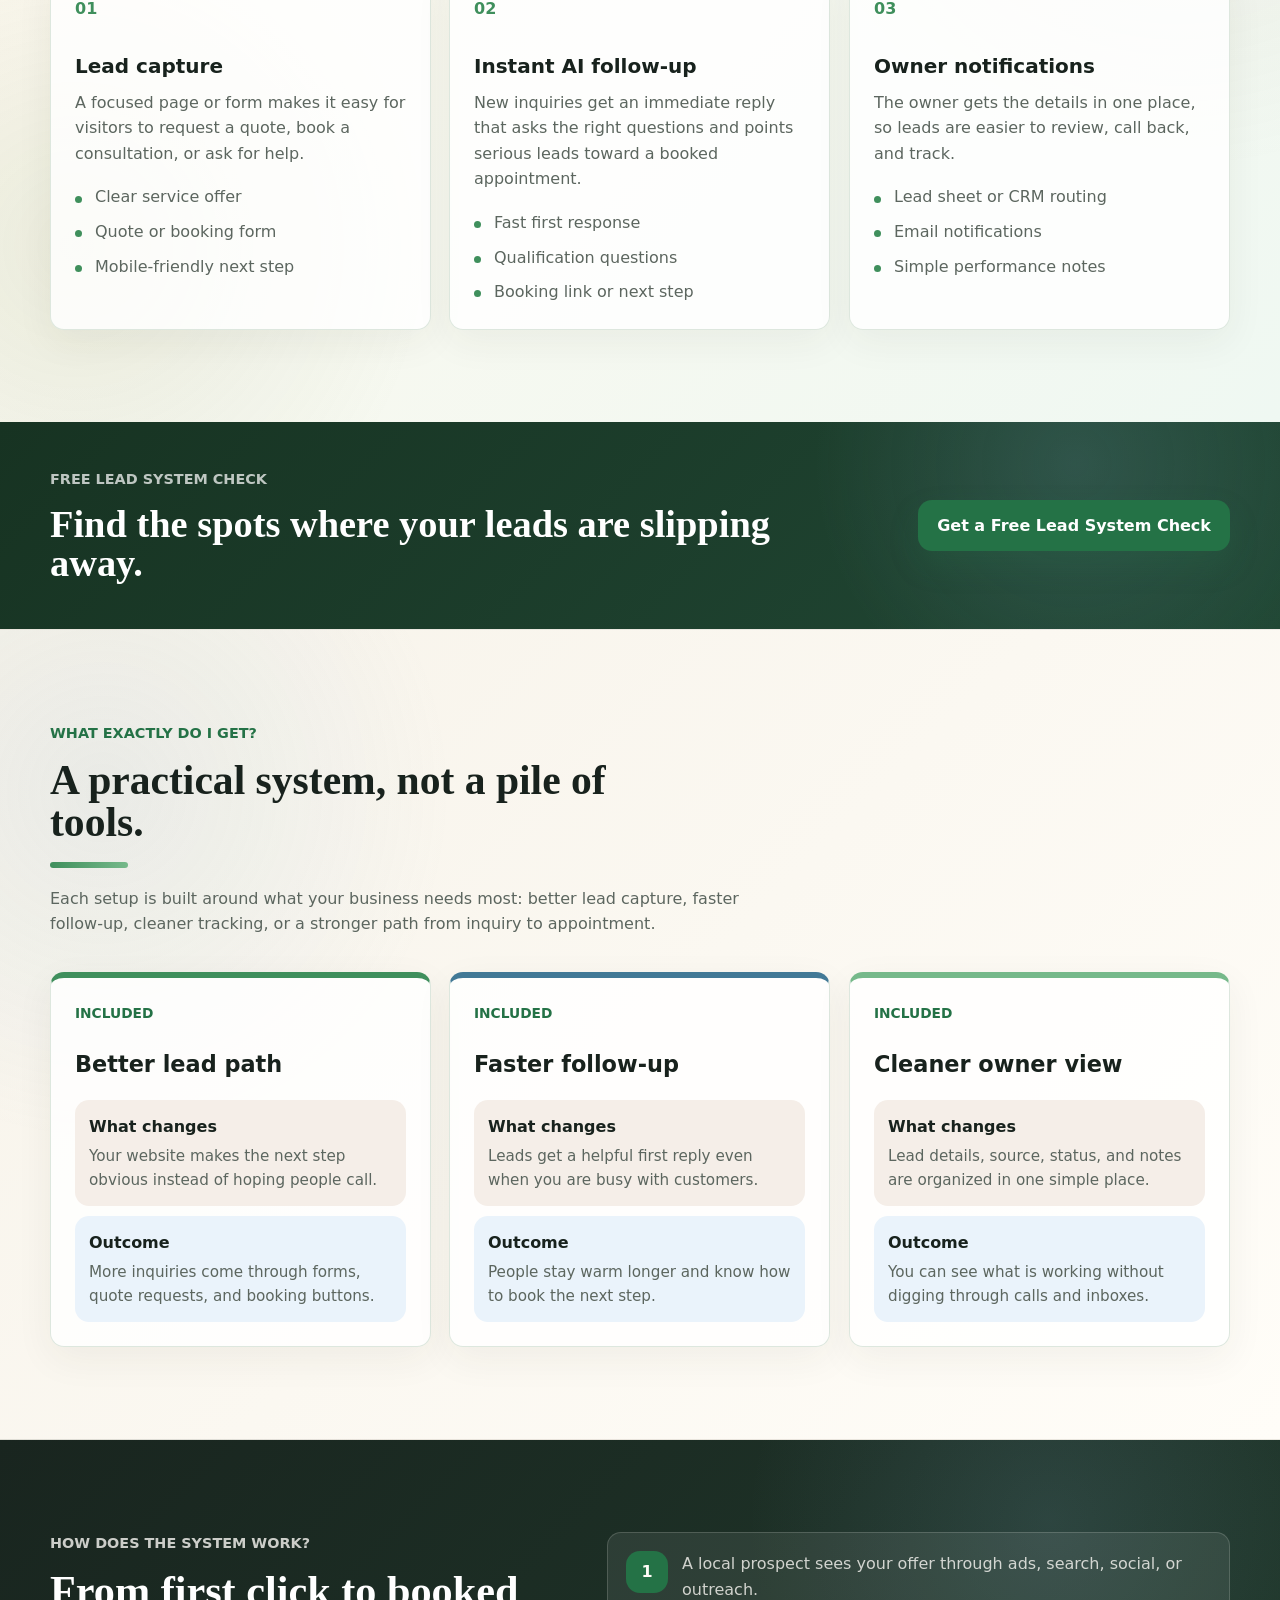
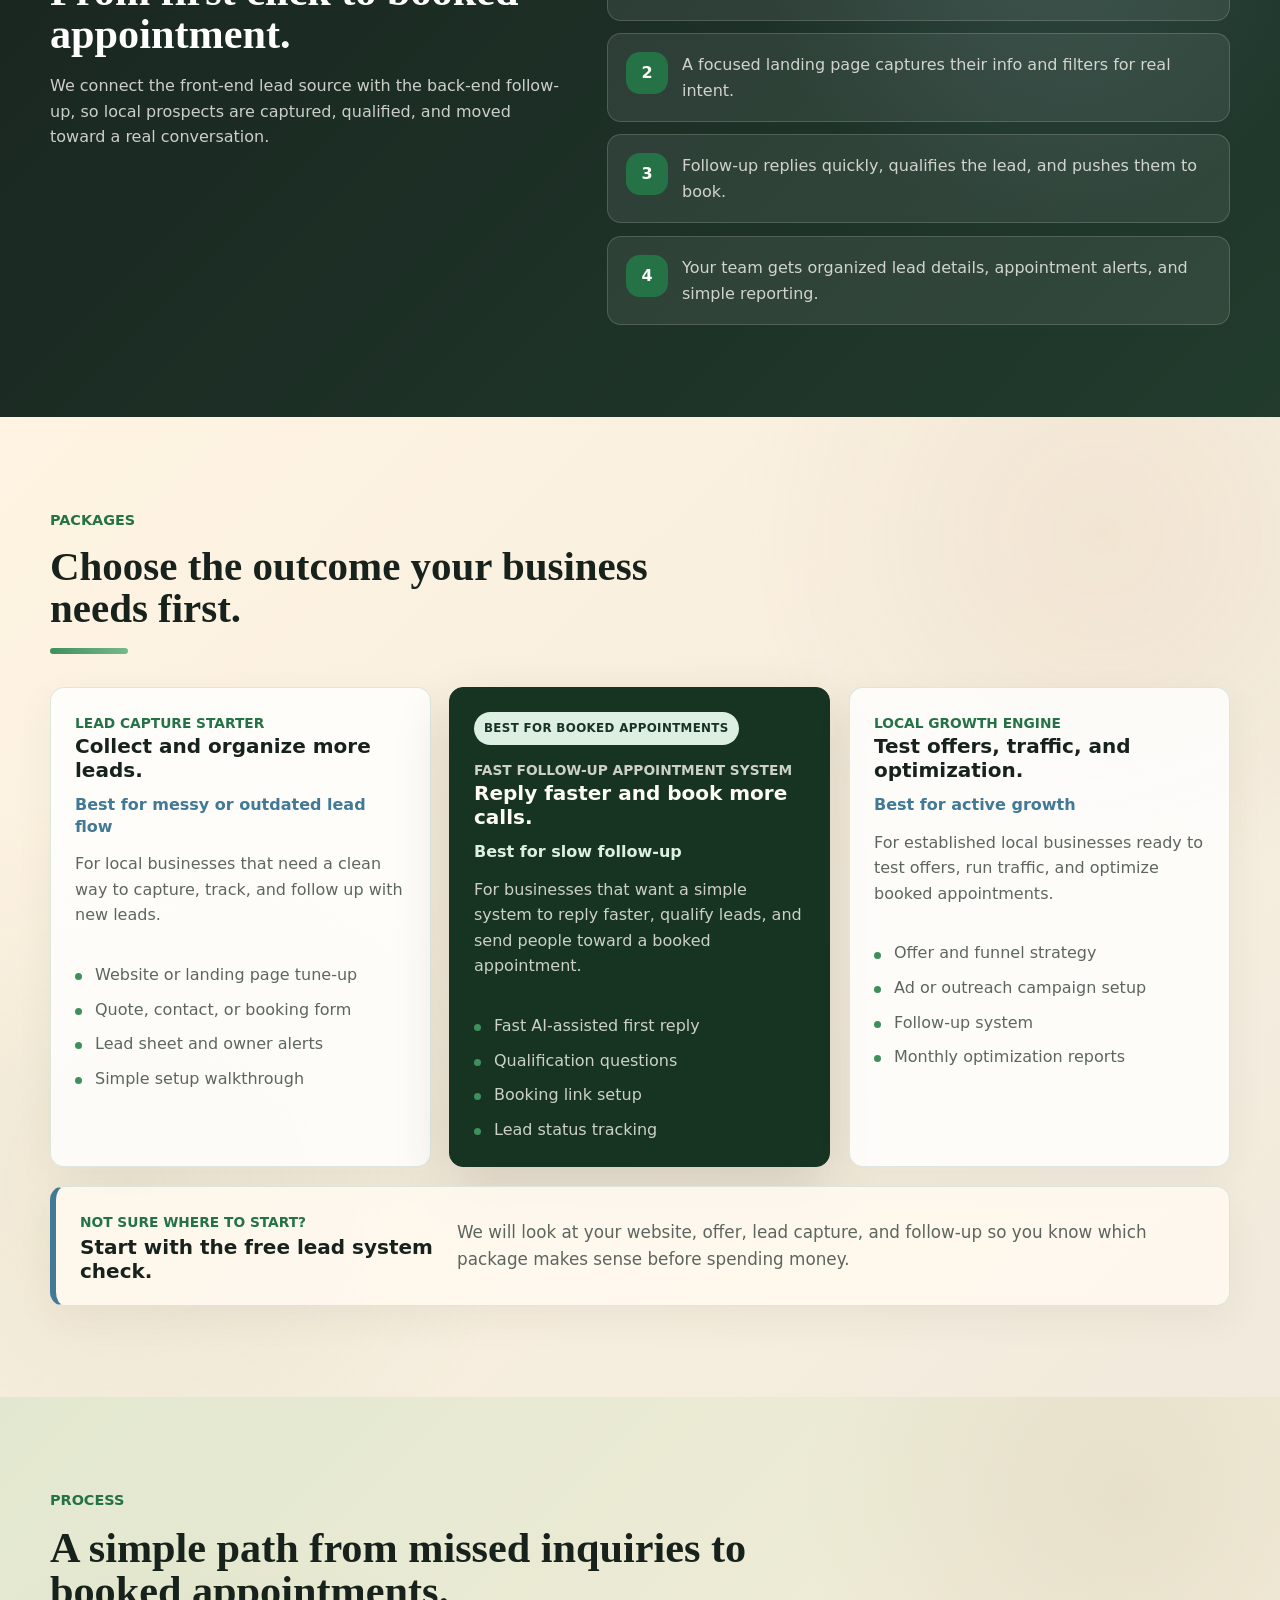
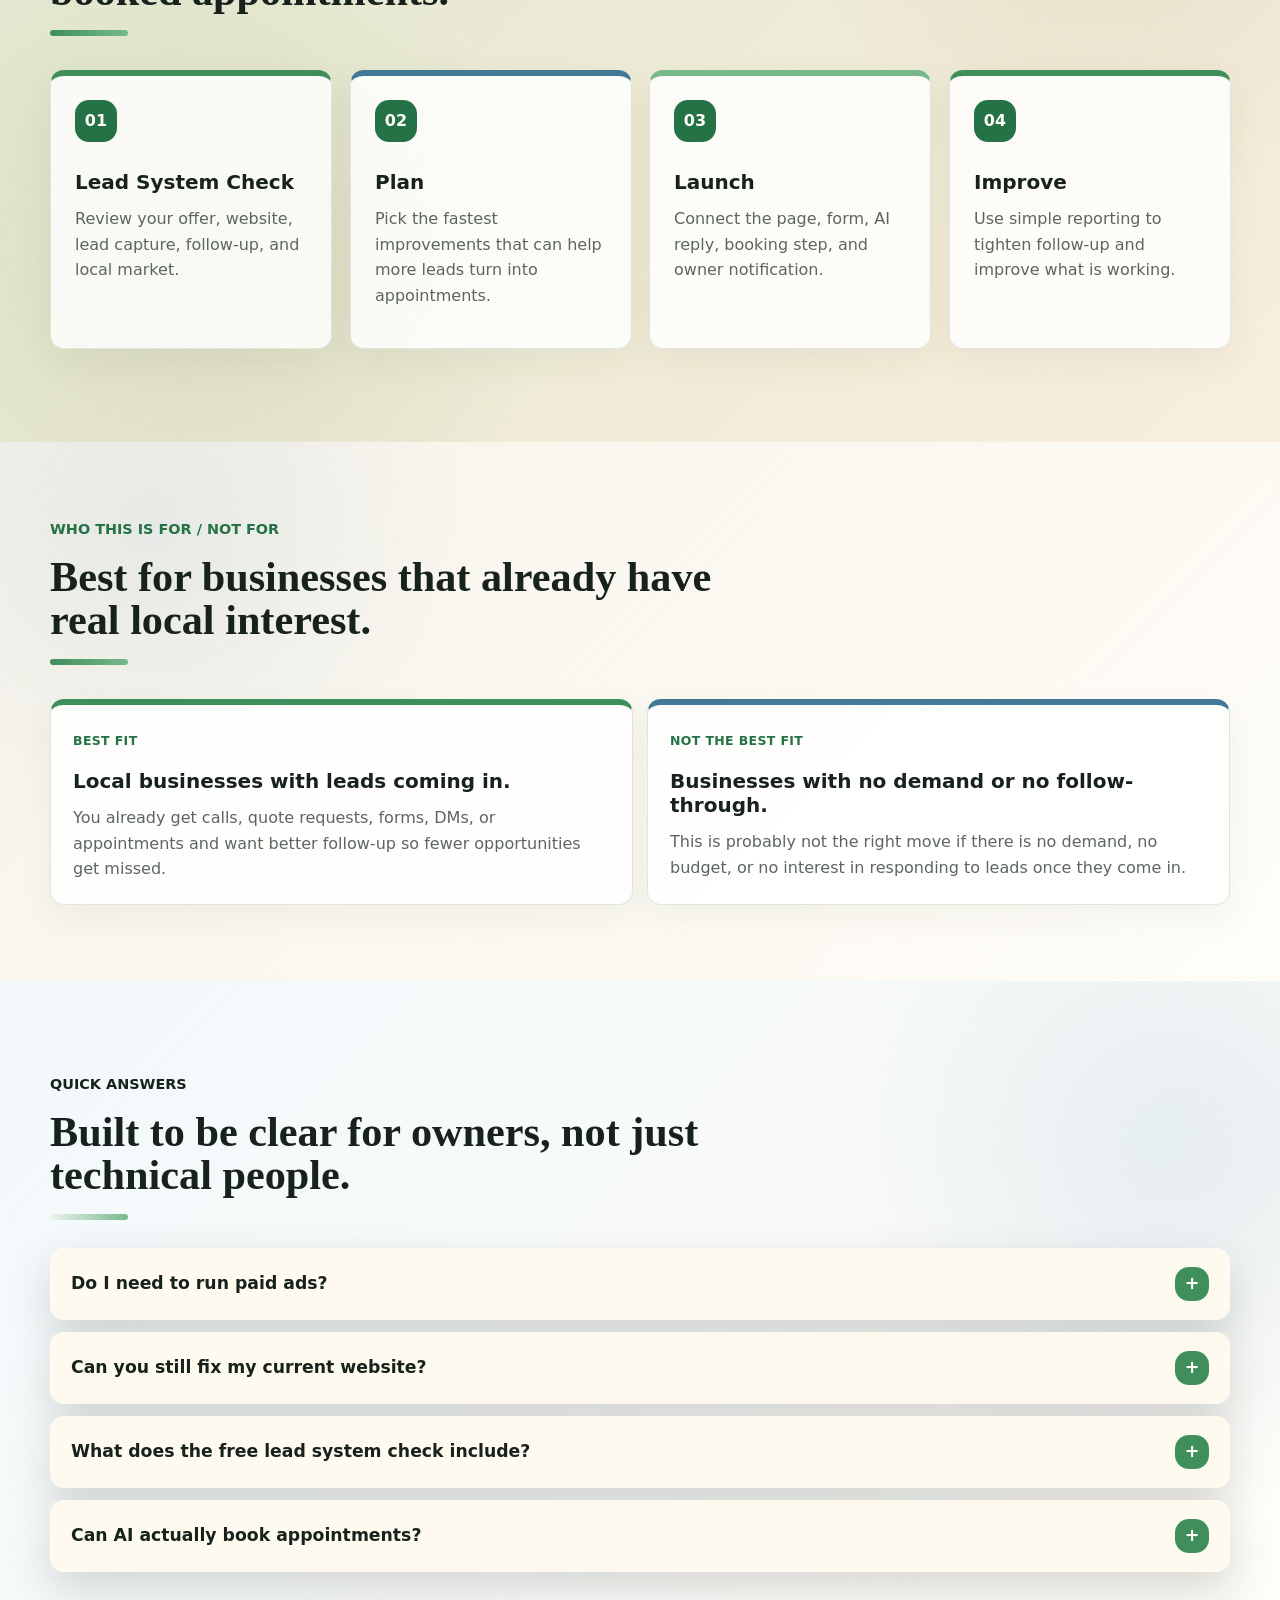
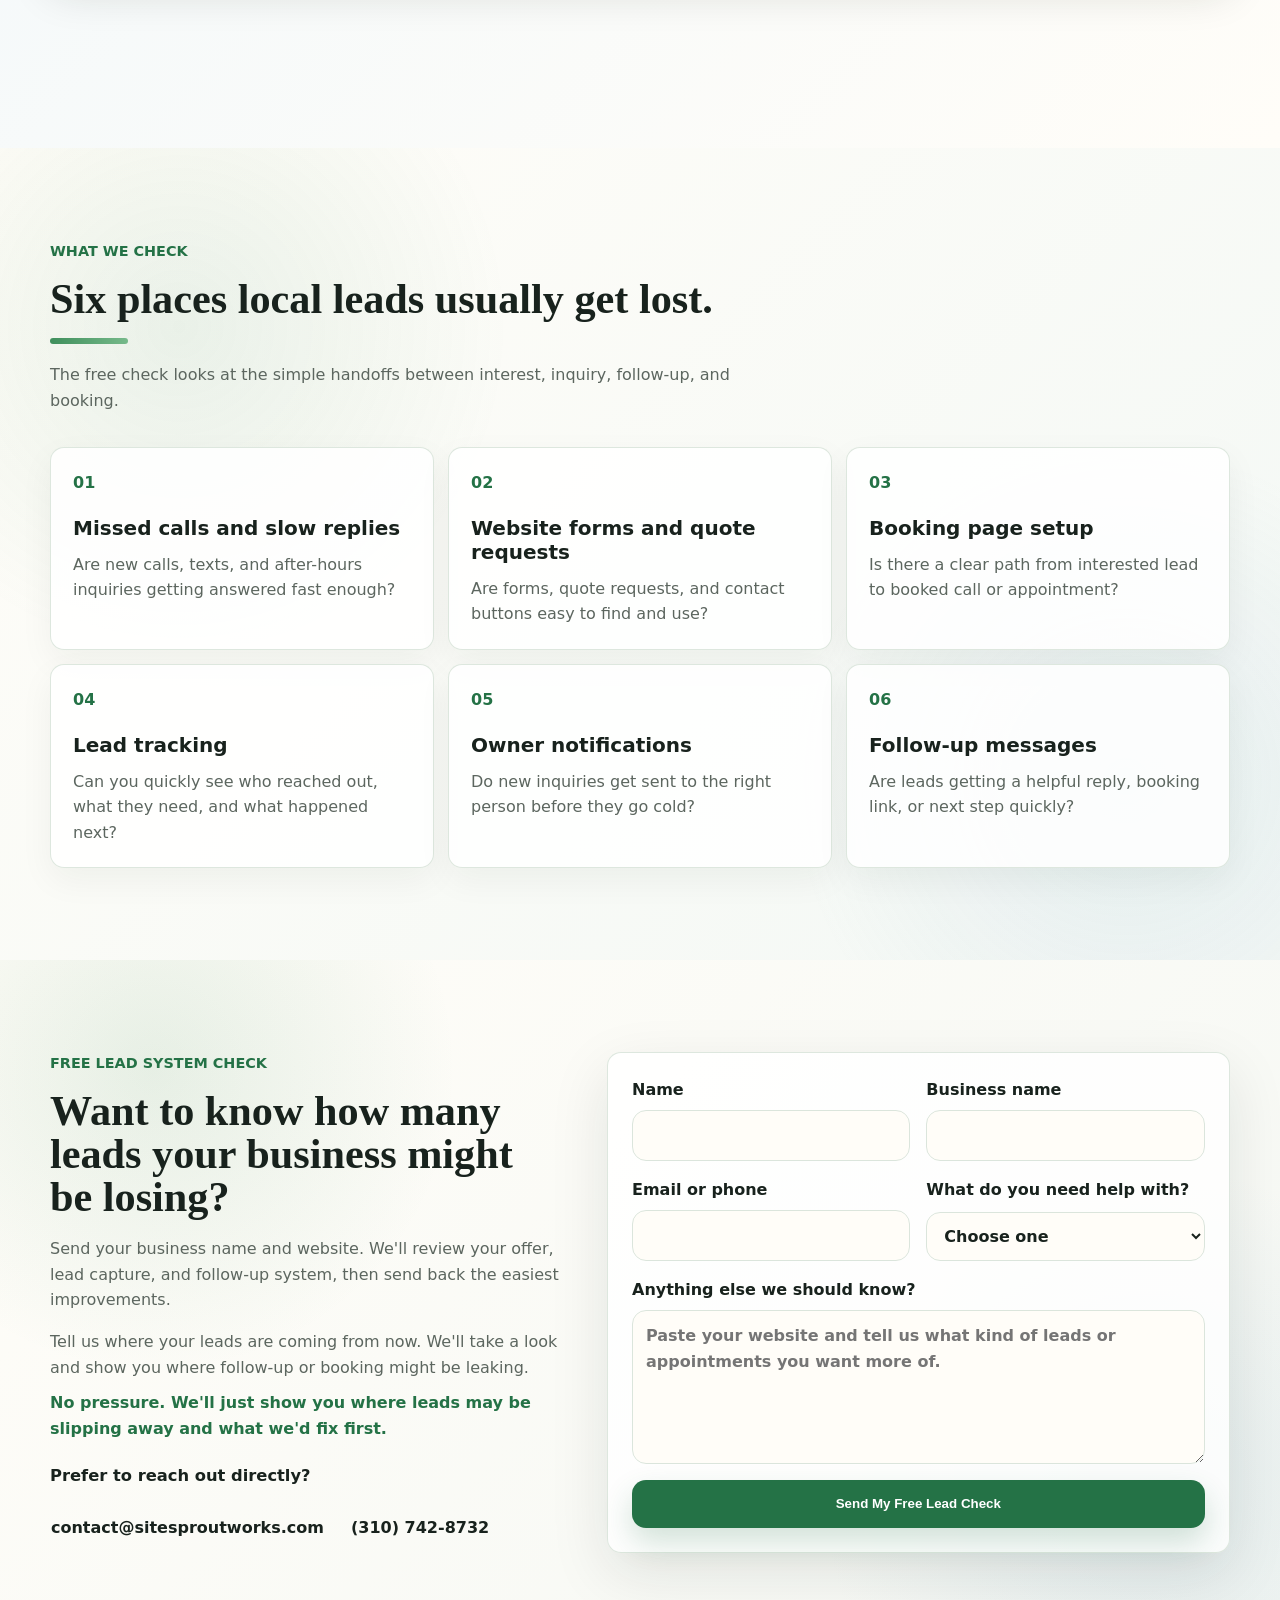
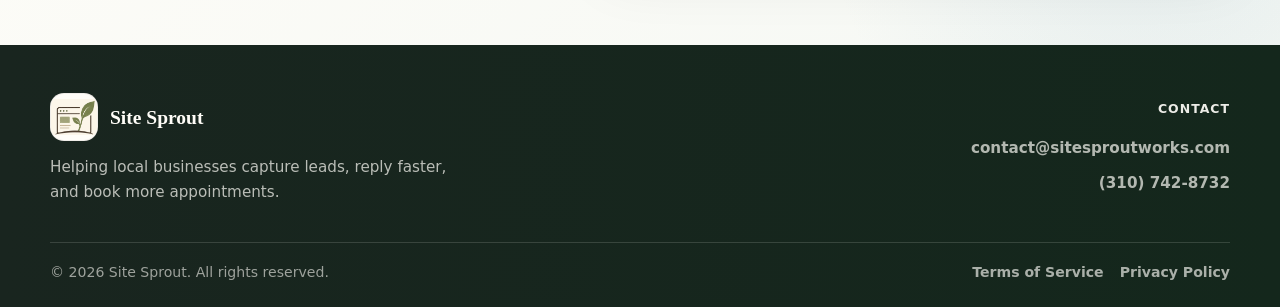
==== commit 10f3a03c: "Simplify footer layout" ====
--- a/index.html
+++ b/index.html
@@ -17,7 +17,7 @@
 
       gtag('config', 'G-LKYJQQ8VSJ');
     </script>
-    <link rel="stylesheet" href="styles.css?v=20260701-premium-footer">
+    <link rel="stylesheet" href="styles.css?v=20260701-simple-footer">
   </head>
   <body>
     <a class="skip-link" href="#main">Skip to content</a>
@@ -717,33 +717,18 @@
             </a>
             <p>Helping local businesses capture leads, reply faster, and book more appointments.</p>
           </div>
-          <nav class="footer-column" aria-label="Footer website navigation">
-            <h2>Website</h2>
-            <a href="#problem">Problem</a>
-            <a href="#services">How it works</a>
-            <a href="#packages">Packages</a>
-            <a href="#faq">FAQ</a>
-            <a href="#contact">Contact</a>
-          </nav>
-          <div class="footer-column">
-            <h2>Services</h2>
-            <span>Lead capture</span>
-            <span>Follow-up systems</span>
-            <span>Booking setup</span>
-            <span>Owner alerts</span>
-            <span>Lead tracking</span>
-          </div>
           <div class="footer-column footer-contact" aria-label="Site Sprout contact information">
             <h2>Contact</h2>
             <a href="mailto:contact@sitesproutworks.com">contact@sitesproutworks.com</a>
             <a href="tel:+13107428732">(310) 742-8732</a>
+          </div>
+        </div>
+        <div class="footer-bottom">
+          <p>&copy; 2026 Site Sprout. All rights reserved.</p>
+          <div class="footer-legal" aria-label="Legal links">
             <a href="terms-of-service.html">Terms of Service</a>
             <a href="privacy-policy.html">Privacy Policy</a>
           </div>
-        </div>
-        <div class="footer-bottom">
-          <p>&copy; 2026 Site Sprout. All rights reserved.</p>
-          <p>Built for local businesses.</p>
         </div>
       </div>
     </footer>
--- a/styles.css
+++ b/styles.css
@@ -1642,14 +1642,15 @@
 .footer-shell {
   width: min(100% - 32px, var(--max));
   margin: 0 auto;
-  padding: clamp(54px, 7vw, 76px) 0 28px;
+  padding: clamp(34px, 5vw, 48px) 0 24px;
 }
 
 .footer-main {
   display: grid;
-  grid-template-columns: minmax(240px, 1.35fr) repeat(3, minmax(130px, 0.75fr));
-  gap: clamp(30px, 5vw, 72px);
-  align-items: start;
+  grid-template-columns: minmax(260px, 1fr) auto;
+  gap: clamp(28px, 6vw, 80px);
+  align-items: center;
+  justify-content: space-between;
 }
 
 .footer-brand img {
@@ -1667,14 +1668,14 @@
 
 .footer-brand-column {
   display: grid;
-  gap: 18px;
-  max-width: 330px;
+  gap: 14px;
+  max-width: 420px;
 }
 
 .footer-brand-column p {
-  max-width: 300px;
-  font-size: 0.98rem;
-  line-height: 1.65;
+  max-width: 410px;
+  font-size: 0.95rem;
+  line-height: 1.6;
 }
 
 .footer-column {
@@ -1721,7 +1722,13 @@
 }
 
 .footer-contact {
-  word-break: break-word;
+  min-width: max-content;
+  text-align: right;
+  word-break: normal;
+}
+
+.footer-contact a {
+  white-space: nowrap;
 }
 
 .footer-contact a,
@@ -1737,8 +1744,8 @@
 }
 
 .footer-bottom {
-  margin-top: clamp(38px, 5vw, 54px);
-  padding-top: 22px;
+  margin-top: clamp(28px, 4vw, 38px);
+  padding-top: 18px;
   display: flex;
   align-items: center;
   justify-content: space-between;
@@ -1750,6 +1757,28 @@
 
 .footer-bottom p {
   color: rgba(255, 253, 248, 0.58);
+}
+
+.footer-legal {
+  display: flex;
+  flex-wrap: wrap;
+  justify-content: flex-end;
+  gap: 16px;
+  font-size: 0.88rem;
+  font-weight: 650;
+}
+
+.footer-legal a {
+  color: rgba(255, 253, 248, 0.64);
+  text-decoration: underline;
+  text-decoration-color: transparent;
+  text-underline-offset: 4px;
+  transition: color 180ms ease, text-decoration-color 180ms ease;
+}
+
+.footer-legal a:hover {
+  color: white;
+  text-decoration-color: rgba(255, 253, 248, 0.56);
 }
 
 @media (max-width: 1040px) {
@@ -1915,12 +1944,25 @@
 
   .footer-main {
     grid-template-columns: 1fr;
-    gap: 30px;
+    gap: 26px;
   }
 
   .footer-bottom {
     align-items: flex-start;
     flex-direction: column;
+  }
+
+  .footer-contact {
+    min-width: 0;
+    text-align: left;
+  }
+
+  .footer-contact a {
+    font-size: 0.92rem;
+  }
+
+  .footer-legal {
+    justify-content: flex-start;
   }
 }
 
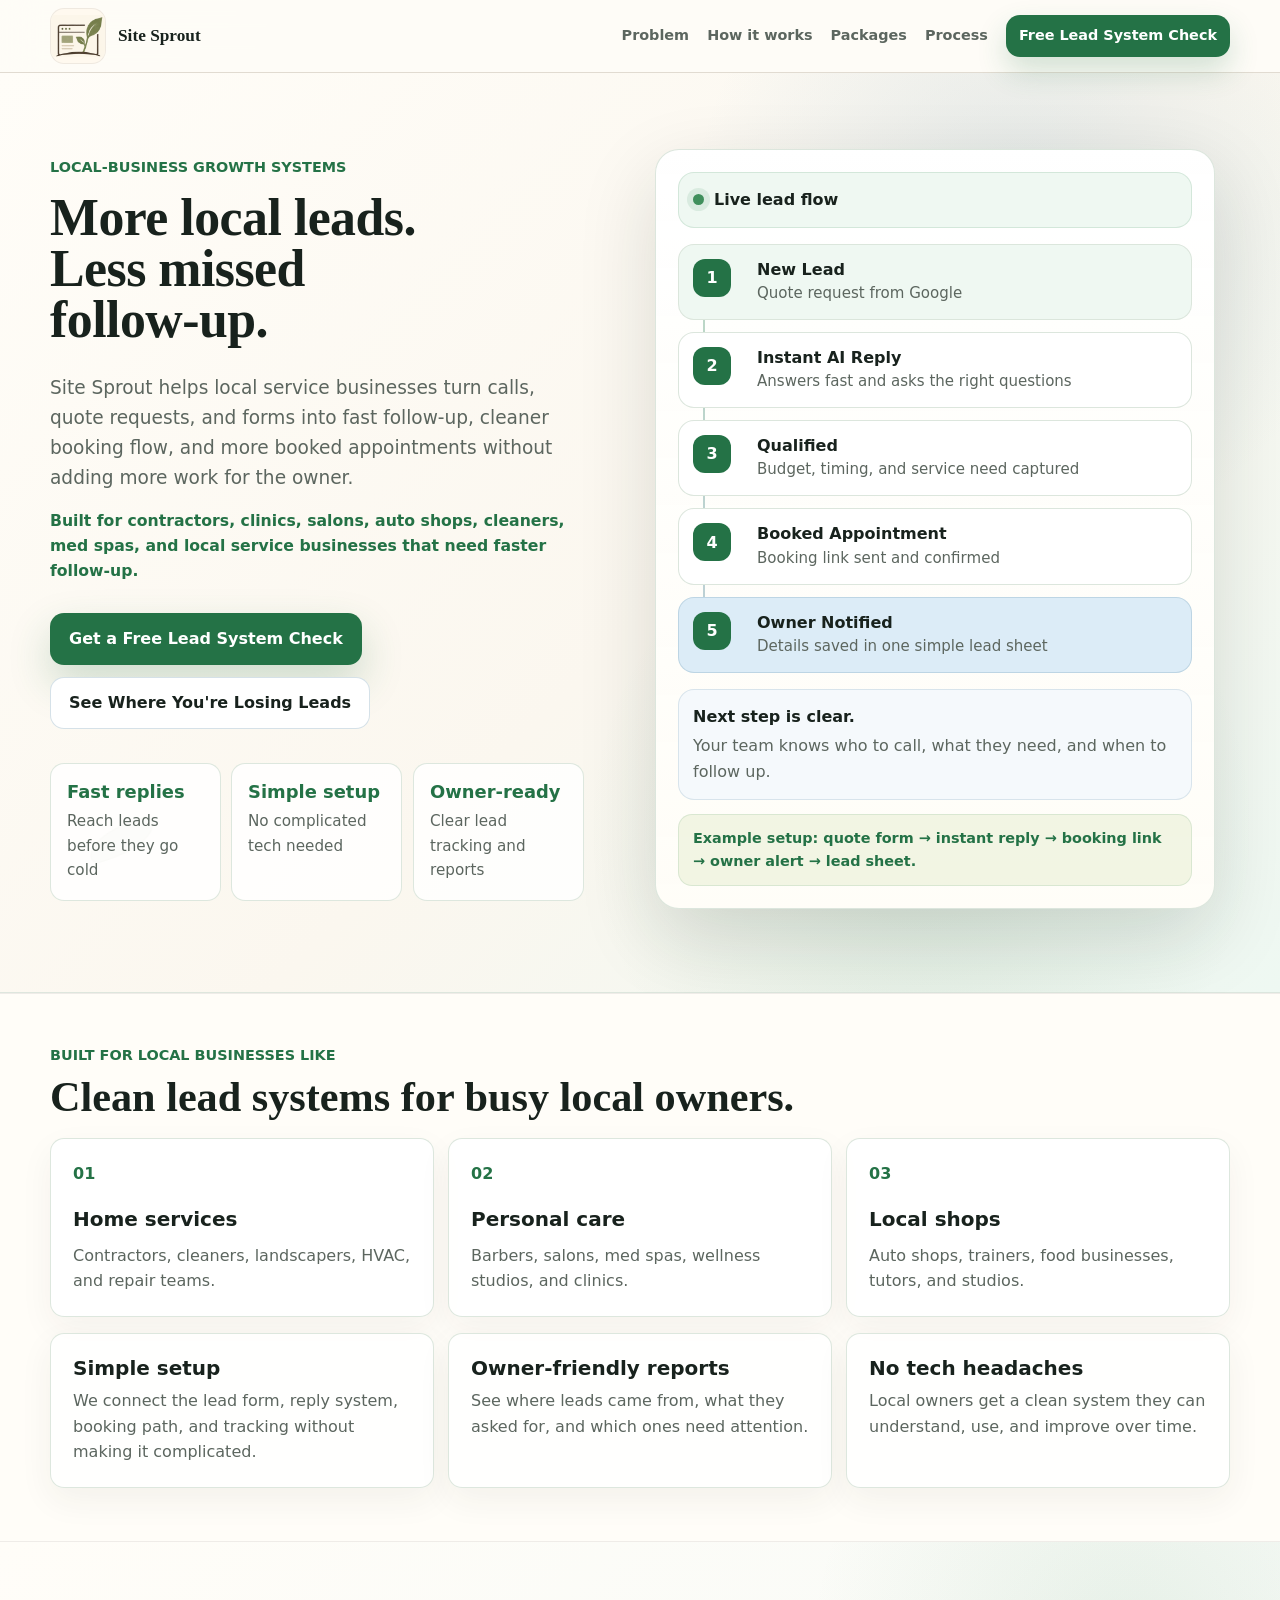
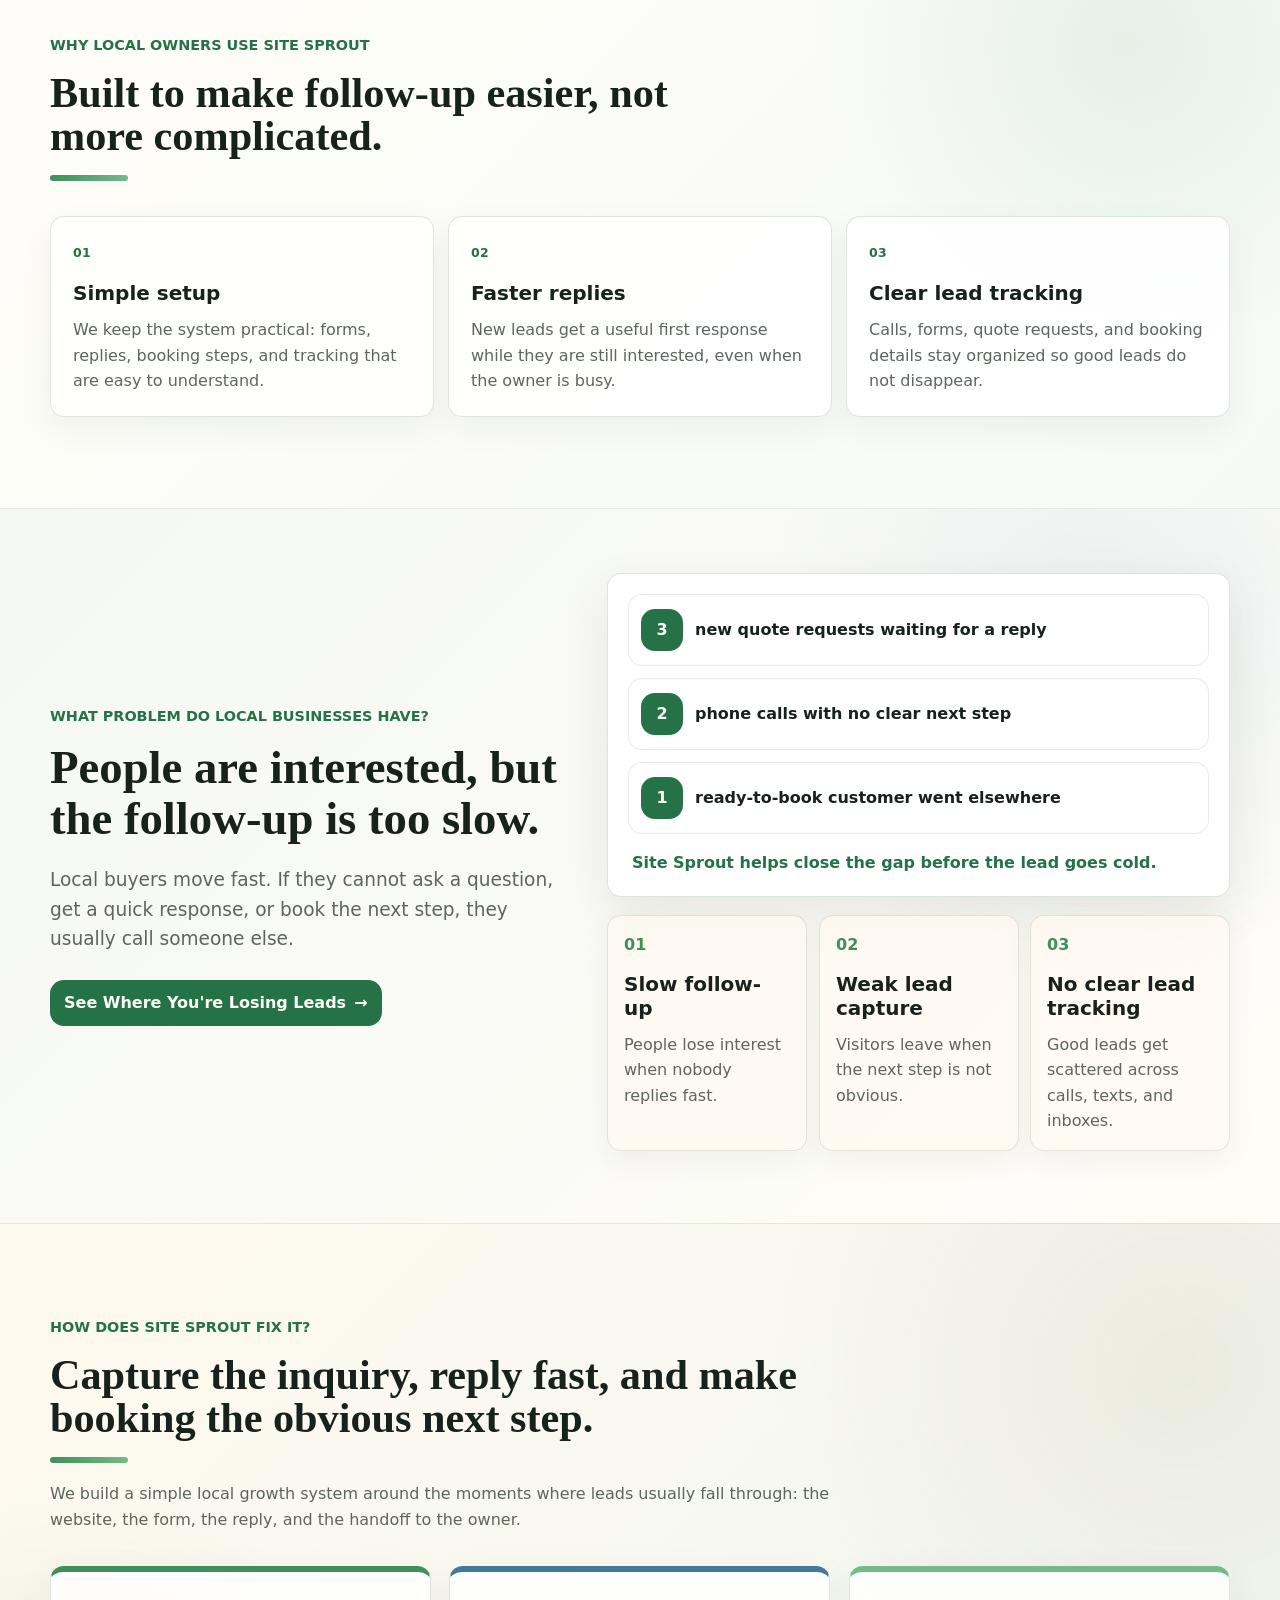
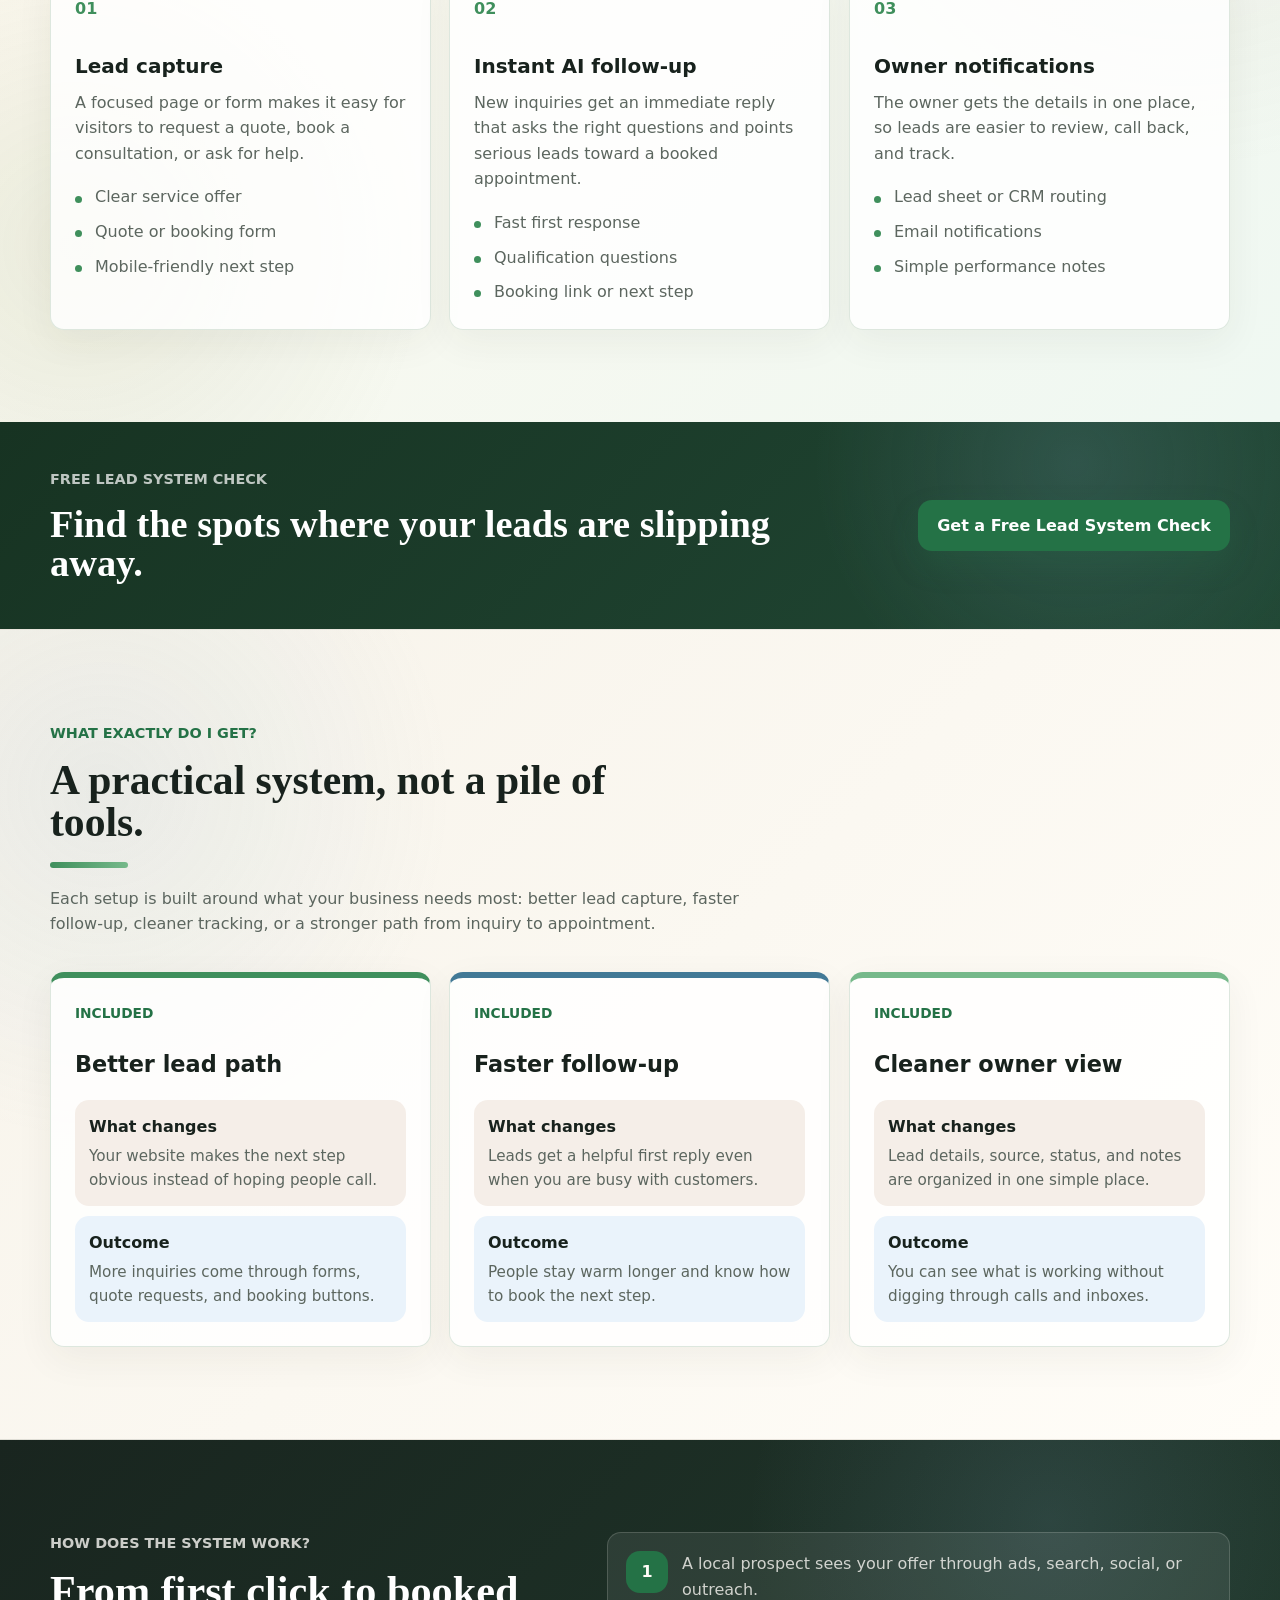
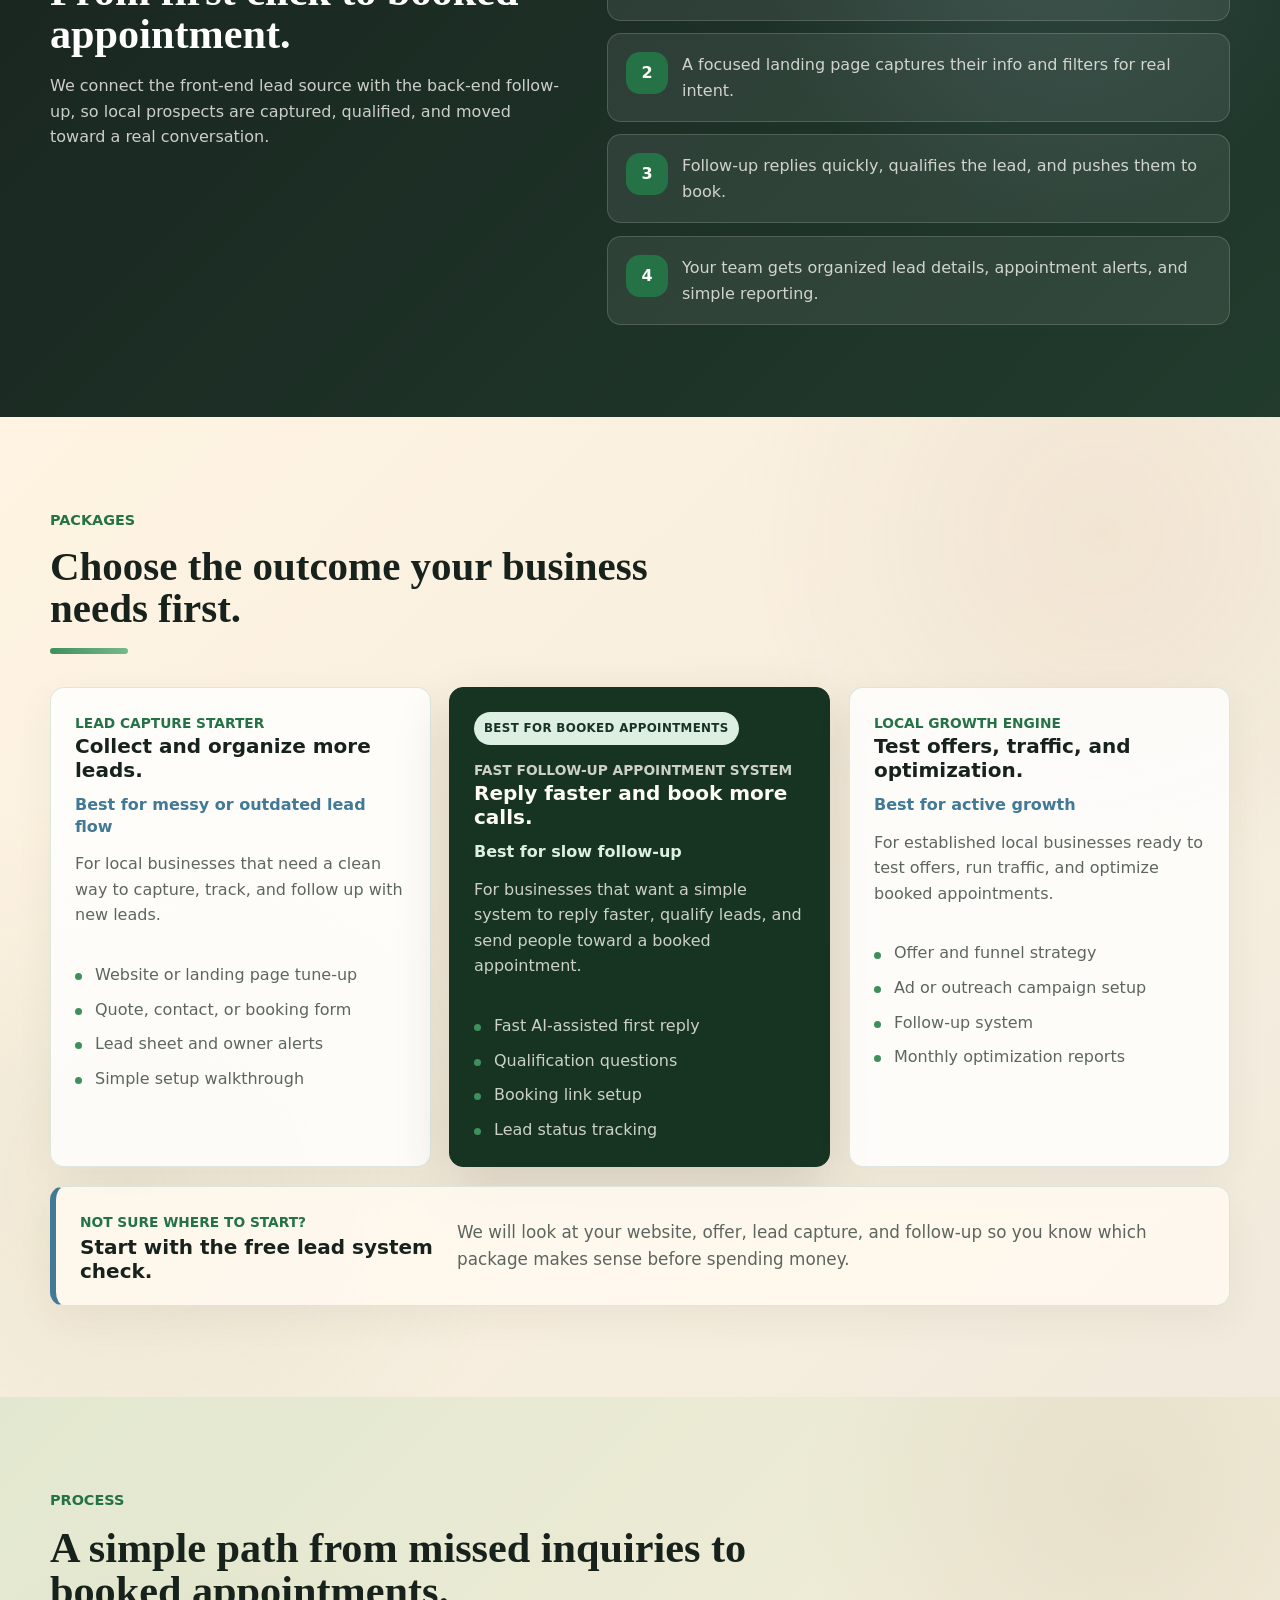
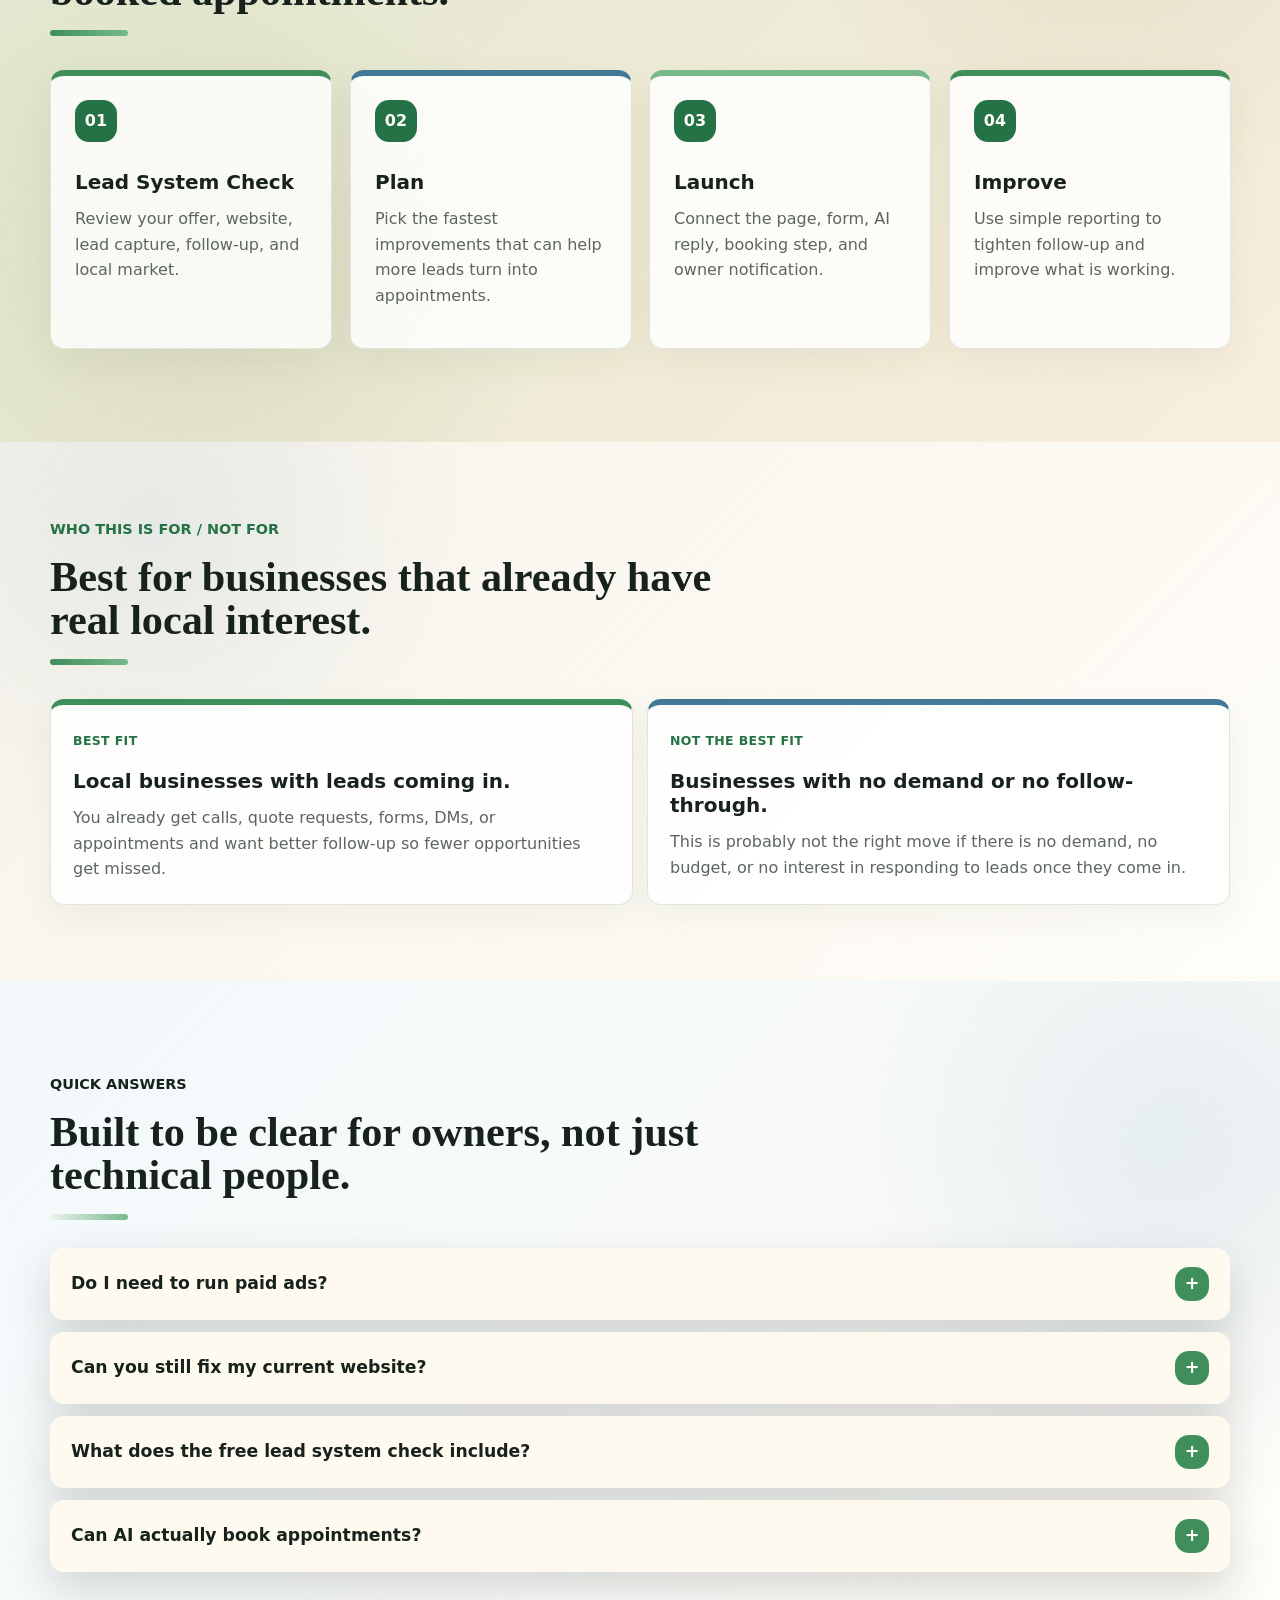
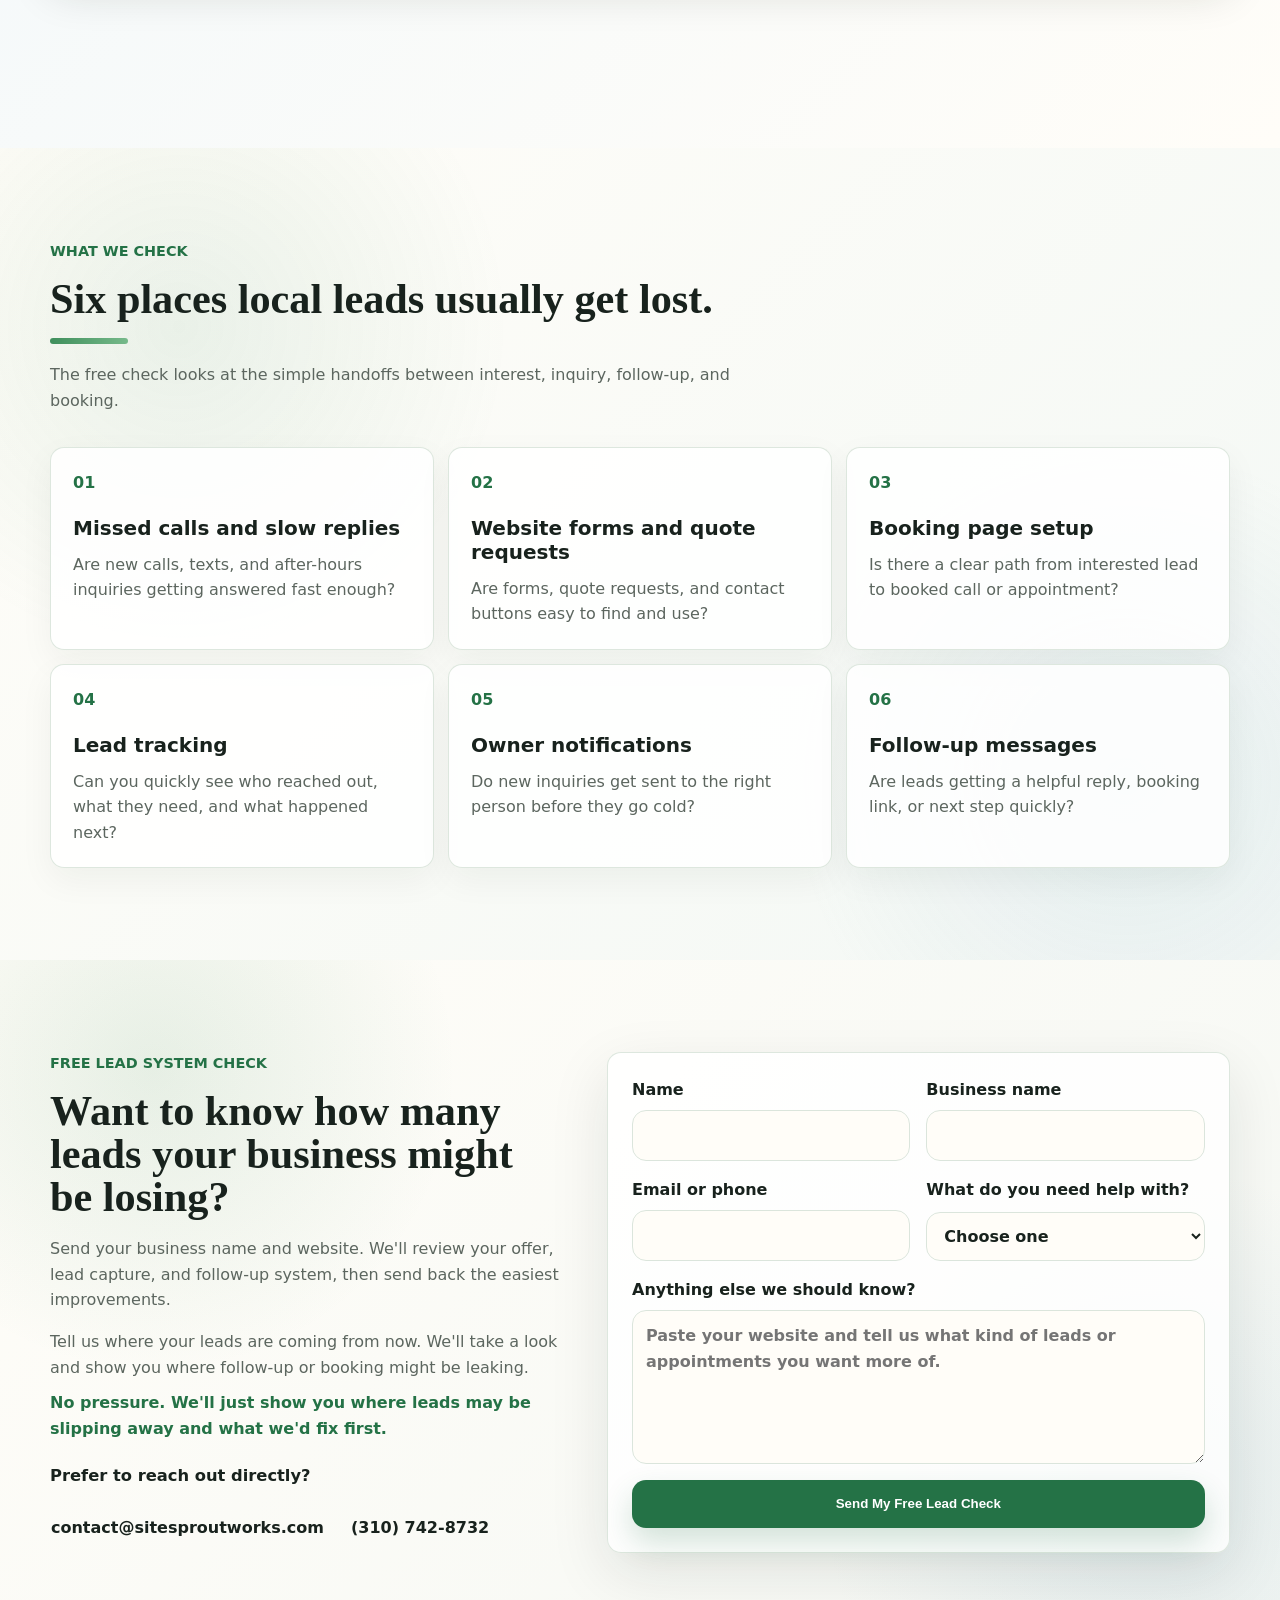
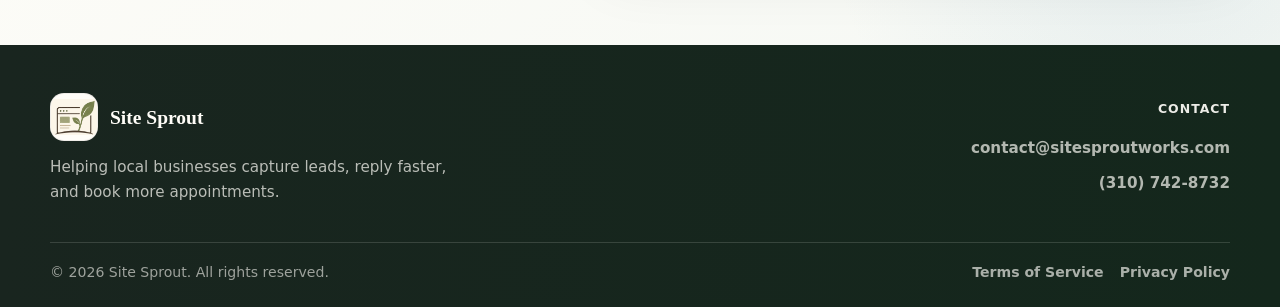
==== commit ed9dc1ca: "Add Site Sprout favicon assets" ====
--- a/index.html
+++ b/index.html
@@ -8,6 +8,10 @@
       name="description"
       content="Site Sprout helps local service businesses stop losing leads, capture inquiries, follow up instantly, and turn more local interest into booked appointments."
     >
+    <link rel="icon" href="/favicon.ico" sizes="any">
+    <link rel="icon" type="image/png" href="/favicon-32x32.png" sizes="32x32">
+    <link rel="icon" type="image/png" href="/favicon-16x16.png" sizes="16x16">
+    <link rel="apple-touch-icon" href="/apple-touch-icon.png">
     <!-- Google tag (gtag.js) -->
     <script async src="https://www.googletagmanager.com/gtag/js?id=G-LKYJQQ8VSJ"></script>
     <script>
